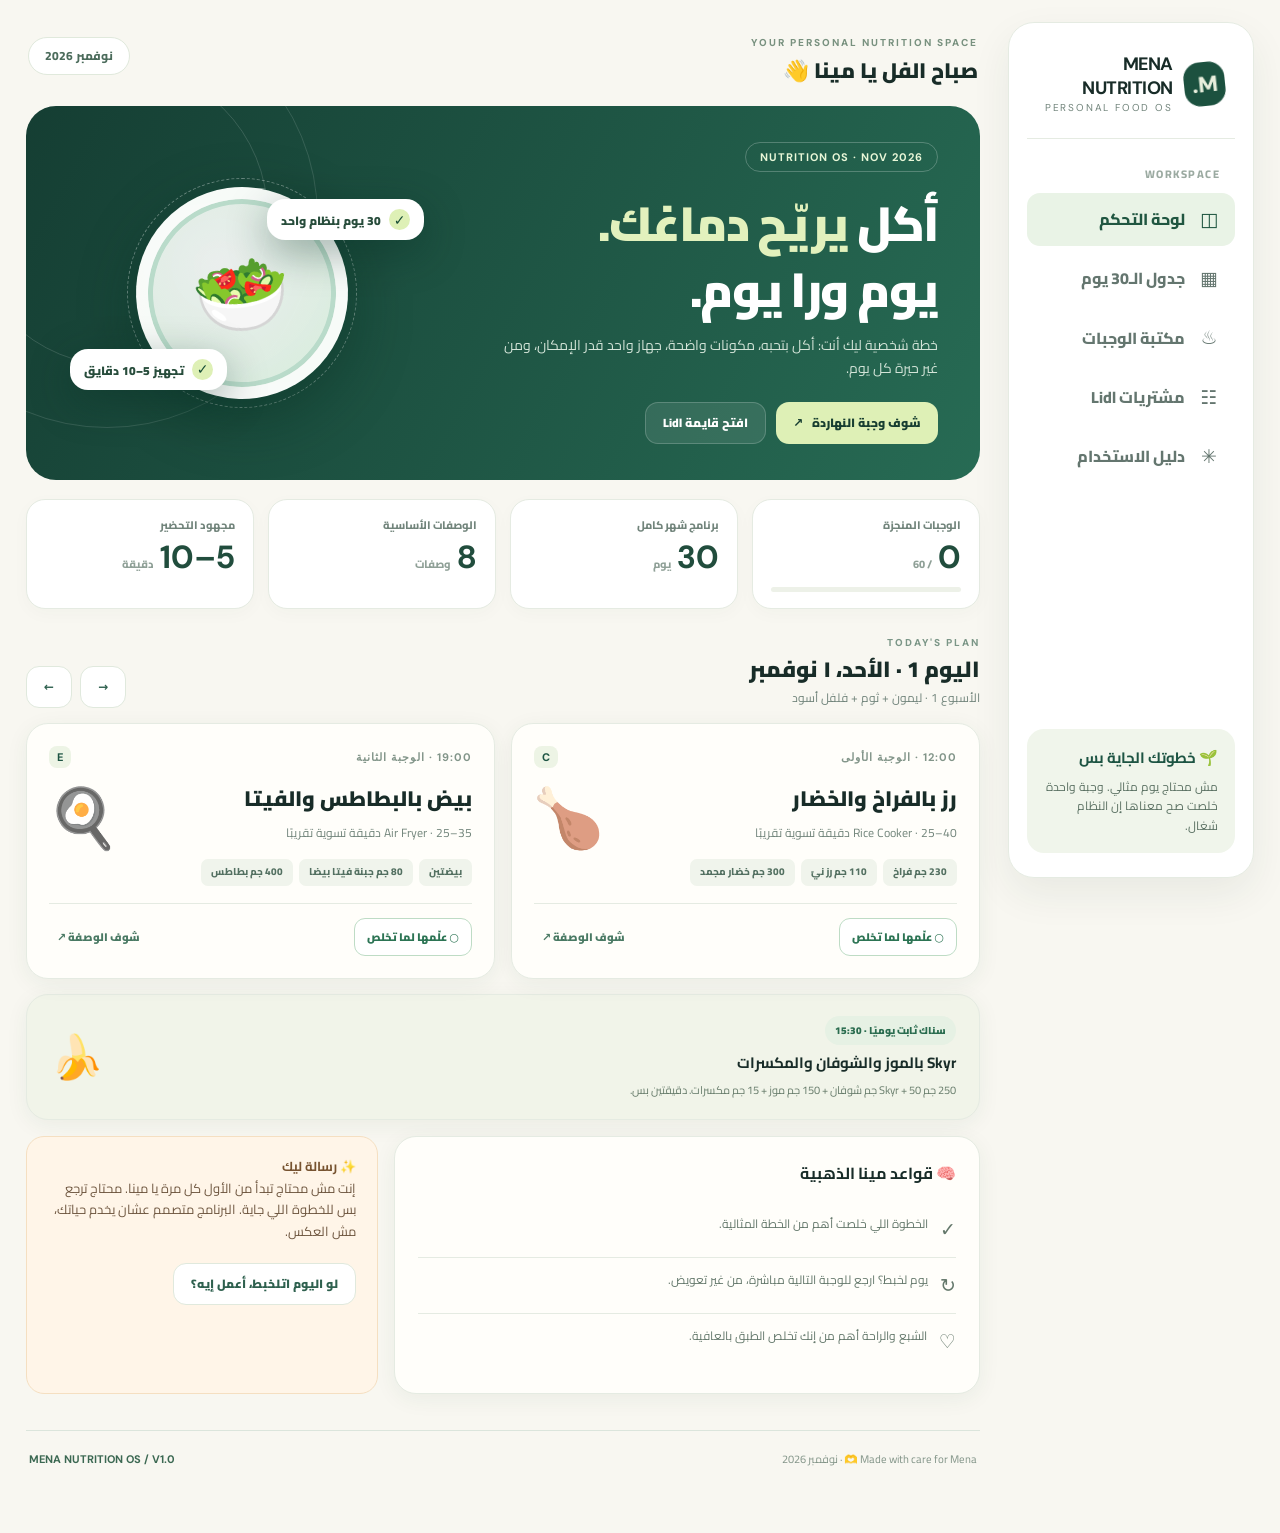
==== ar.html @ aea8ac29 "Add Arabic nutrition dashboard" ====
<!doctype html>
<html lang="ar" dir="rtl">
<head>
  <meta charset="utf-8">
  <meta name="viewport" content="width=device-width, initial-scale=1">
  <meta name="theme-color" content="#173c32">
  <meta name="description" content="Mena Nutrition OS — خطة أكل شخصية لمدة 30 يوم، وجبات سريعة، وصفات، ومشتريات Lidl.">
  <title>Mena Nutrition OS | خطة نوفمبر</title>
  <link rel="preconnect" href="https://fonts.googleapis.com">
  <link rel="preconnect" href="https://fonts.gstatic.com" crossorigin>
  <link href="https://fonts.googleapis.com/css2?family=Cairo:wght@400;500;600;700;800;900&family=DM+Sans:wght@400;500;600;700&display=swap" rel="stylesheet">
  <style>
    :root{color-scheme:light;--ink:#182c28;--muted:#71847b;--green:#1d5443;--green2:#28765e;--lime:#d9edbf;--cream:#f8f7f1;--paper:#fffefa;--line:#e5ebe2;--orange:#efae74;--shadow:0 16px 40px rgba(22,57,42,.07);--radius:22px}
    *{box-sizing:border-box}html{scroll-behavior:smooth}body{margin:0;background:var(--cream);color:var(--ink);font-family:'Cairo',system-ui,sans-serif;line-height:1.65}button,input{font:inherit}button{cursor:pointer}a{color:inherit;text-decoration:none}button:focus-visible,a:focus-visible,input:focus-visible{outline:3px solid #edb878;outline-offset:3px}
    .shell{max-width:1420px;margin:auto;display:grid;grid-template-columns:246px minmax(0,1fr);gap:28px;padding:22px 26px 46px}.sidebar{position:sticky;top:22px;align-self:start;min-height:calc(100vh - 44px);background:#fff;border:1px solid var(--line);border-radius:26px;padding:24px 18px;display:flex;flex-direction:column;box-shadow:var(--shadow)}.logo{display:flex;align-items:center;gap:11px;padding:5px 10px 21px;border-bottom:1px solid var(--line)}.logo-mark{background:#1c513f;color:#e9efdd;border-radius:16px;width:44px;height:44px;display:grid;place-items:center;font:900 22px 'DM Sans',sans-serif;transform:rotate(-6deg)}.logo strong{display:block;font:700 18px 'DM Sans',sans-serif;letter-spacing:-.5px}.logo small{display:block;color:var(--muted);font-size:10px;font-family:'DM Sans',sans-serif;letter-spacing:1.8px}.nav-title{color:#9baaa1;font-size:11px;font-weight:800;letter-spacing:1.5px;padding:26px 15px 10px}.nav{display:grid;gap:6px}.nav-btn{display:flex;align-items:center;gap:12px;border:0;background:transparent;color:#64766f;border-radius:13px;padding:11px 14px;text-align:right;font-weight:800;width:100%;transition:.2s}.nav-btn:hover{background:#f2f6ee;color:var(--green)}.nav-btn.active{background:#e9f3e6;color:#205641}.nav-icon{font-size:19px;width:24px;text-align:center}.sidebar-bottom{margin-top:auto;border-radius:17px;padding:17px;background:#f0f5eb;font-size:12px;color:#5b7163}.sidebar-bottom b{display:block;font-size:15px;color:var(--green);margin-bottom:6px}
    .main{min-width:0}.topbar{display:flex;align-items:center;justify-content:space-between;gap:20px;margin:5px 2px 20px}.eyebrow{font-family:'DM Sans',sans-serif;font-size:10px;letter-spacing:2px;text-transform:uppercase;font-weight:800;color:#78917f}.topbar h1{font-size:21px;margin:3px 0 0;font-weight:900;line-height:1.4}.today-pill{border:1px solid #e0e9dc;border-radius:100px;background:#fff;padding:8px 16px;font-size:12px;font-weight:800;color:#4c6c5c;white-space:nowrap}.hero{position:relative;overflow:hidden;background:linear-gradient(118deg,#153e33,#276b54);border-radius:30px;min-height:310px;color:#fff;padding:36px 42px;display:grid;grid-template-columns:1.2fr .8fr;align-items:center;isolation:isolate}.hero:before{content:"";position:absolute;z-index:-1;border:1px solid #ffffff20;width:420px;height:420px;border-radius:50%;left:-130px;top:-100px}.hero:after{content:"";position:absolute;z-index:-1;border:1px solid #ffffff24;width:300px;height:300px;border-radius:50%;left:-60px;top:-42px}.hero-copy{max-width:620px}.hero-tag{display:inline-flex;align-items:center;gap:8px;padding:7px 14px;border:1px solid #ffffff3b;color:#e9f7d8;border-radius:99px;font:700 11px 'DM Sans',sans-serif;letter-spacing:1px}.hero h2{font-size:clamp(29px,3.8vw,48px);line-height:1.38;letter-spacing:-1.3px;font-weight:900;max-width:610px;margin:18px 0 12px}.hero h2 span{color:#e2f1bd}.hero p{max-width:450px;font-size:14px;color:#d3e4d8;margin:0 0 22px}.hero-actions{display:flex;flex-wrap:wrap;gap:10px}.btn{border:0;border-radius:13px;padding:10px 17px;font-size:12px;font-weight:900;display:inline-flex;justify-content:center;align-items:center;gap:9px;transition:.2s}.btn:hover{transform:translateY(-2px)}.btn-primary{background:#def0b6;color:#173e31}.btn-ghost{background:#ffffff18;color:#fff;border:1px solid #ffffff30}.btn-outline{background:#fff;color:#2f614f;border:1px solid #e0e9dd}.hero-art{height:250px;position:relative;display:grid;place-items:center}.orbit{position:absolute;width:230px;height:230px;border:1px dashed #ffffff60;border-radius:50%;animation:float 14s linear infinite}.orbit:before,.orbit:after{content:"";position:absolute;width:16px;height:16px;border-radius:50%;background:#e7f3bf;top:26px;right:30px}.orbit:after{background:#f9b886;width:10px;height:10px;left:22px;right:auto;top:auto;bottom:30px}.plate{width:212px;height:212px;display:grid;place-items:center;background:radial-gradient(circle at 40% 34%,#ffffffe8,#d7ecdc);border:12px solid #ffffffc9;border-radius:50%;box-shadow:0 18px 60px #062d2170,inset 0 0 0 5px #b9dbca;transform:rotate(-8deg);font-size:79px}.food-bubble{position:absolute;background:#fff;color:#284d3c;border-radius:18px;box-shadow:0 12px 40px #092c2360;padding:10px 14px;font-weight:900;font-size:12px;white-space:nowrap}.bubble1{right:-8px;top:31px}.bubble2{left:2px;bottom:28px}.bubble1:before,.bubble2:before{content:'✓';display:inline-grid;place-items:center;background:#def0b6;color:#164c35;border-radius:50%;width:21px;height:21px;margin-left:8px;font:900 14px system-ui}@keyframes float{to{transform:rotate(360deg)}}
    .stats{display:grid;grid-template-columns:repeat(4,1fr);gap:14px;margin:19px 0 27px}.stat{background:#fff;border:1px solid var(--line);border-radius:19px;padding:16px 18px;min-height:108px;box-shadow:0 5px 18px #193f2707}.stat-label{font-size:11px;color:var(--muted);font-weight:800}.stat-main{display:flex;align-items:baseline;gap:6px;margin:7px 0 0}.stat-value{font-family:'DM Sans',sans-serif;font-size:32px;font-weight:700;color:#214d3d;line-height:1}.stat-unit{color:#8fa097;font-size:11px;font-weight:800}.stat-progress{height:5px;background:#edf1e8;border-radius:30px;margin-top:13px;overflow:hidden}.stat-progress span{display:block;height:100%;background:#4e9b72;border-radius:30px;width:0;transition:.3s}
    .section{display:none;animation:fade .22s ease-out}.section.active{display:block}@keyframes fade{from{opacity:.45;transform:translateY(8px)}to{opacity:1;transform:none}}.section-title{display:flex;align-items:end;justify-content:space-between;gap:15px;margin:26px 0 15px}.section-title h3{font-size:22px;line-height:1.3;font-weight:900;margin:0}.section-title p{margin:5px 0 0;color:var(--muted);font-size:12px}.kicker{color:#7b9687;font:800 10px 'DM Sans',sans-serif;letter-spacing:2px;text-transform:uppercase;margin-bottom:6px}.card{background:var(--paper);border:1px solid var(--line);border-radius:var(--radius);box-shadow:0 5px 22px #274b3710}.day-grid{display:grid;grid-template-columns:1fr 1fr;gap:16px}.meal-card{padding:22px;position:relative;overflow:hidden}.meal-top{display:flex;align-items:center;justify-content:space-between}.meal-time{font:700 11px 'DM Sans',sans-serif;color:#829589;letter-spacing:1px}.recipe-id{font:800 11px 'DM Sans',sans-serif;background:#edf4e5;border-radius:8px;padding:4px 8px;color:var(--green)}.meal-card h4{font-size:21px;font-weight:900;margin:14px 0 6px}.meal-card p{font-size:12px;color:#72857b;margin:0}.meal-icon{font-size:58px;position:absolute;left:20px;top:45px;opacity:.72}.meal-ingredients{display:flex;gap:6px;flex-wrap:wrap;margin:17px 0}.ingredient-chip{font-size:10px;padding:5px 10px;background:#f0f4ec;color:#537061;border-radius:7px;font-weight:800}.meal-card-footer{display:flex;gap:10px;align-items:center;justify-content:space-between;border-top:1px solid var(--line);padding-top:14px}.mark-done{border:1px solid #bedcc5;color:#2c7454;background:#fff;border-radius:11px;padding:9px 12px;font-size:11px;font-weight:900}.mark-done.done{background:#e3f3da;border-color:#bfdab8}.link-btn{background:none;border:none;padding:8px;color:#497963;font-weight:900;font-size:11px}.snack-card{padding:20px 23px;display:flex;align-items:center;justify-content:space-between;gap:14px;background:#f1f4e9}.snack-card h4{margin:0;font-size:15px}.snack-card p{font-size:11px;color:#667b6a;margin:5px 0 0}.snack-emoji{font-size:43px}.note-card{background:#fff5e8;border:1px solid #f5dfc1;border-radius:18px;padding:19px 21px;font-size:13px;color:#6f5740}.note-card b{color:#775330}.info-row{display:grid;grid-template-columns:1.25fr .75fr;gap:16px;margin-top:16px}.info-panel{padding:23px}.info-panel h4{font-size:16px;margin:0 0 15px}.rule{display:flex;align-items:start;gap:12px;border-top:1px solid var(--line);padding:12px 0;font-size:12px;color:#64786b}.rule:first-of-type{border:0}.rule-icon{font-size:19px}.badge{font-size:10px;font-weight:900;border-radius:99px;padding:5px 10px;background:#e6f1e4;color:#2a6c4f;white-space:nowrap}
    .week-tabs{display:flex;gap:8px;flex-wrap:wrap}.week-tab{border:1px solid #dbe6d9;background:#fff;border-radius:12px;padding:9px 15px;font-size:11px;font-weight:900;color:#72907b}.week-tab.active{background:#245f4a;color:white;border-color:#245f4a}.week-banner{margin:14px 0;background:#edf3e8;border:1px solid #dce9d7;border-radius:16px;padding:15px 19px;display:flex;justify-content:space-between;gap:10px;flex-wrap:wrap;font-size:12px;color:#52705d}.week-banner b{color:#21543c}.calendar{display:grid;grid-template-columns:repeat(7,minmax(0,1fr));gap:10px}.calendar-day{border:1px solid var(--line);background:#fff;min-height:142px;border-radius:17px;padding:13px 10px;text-align:right;transition:.18s}.calendar-day:hover{transform:translateY(-3px);border-color:#7daf91}.calendar-day.selected{border:2px solid #337653;background:#f4faf1}.calendar-day-top{display:flex;align-items:center;justify-content:space-between}.calendar-num{font:700 24px 'DM Sans',sans-serif;color:#274e3e}.calendar-day small{font-size:10px;color:#8aa091}.calendar-food{margin-top:13px;font-size:11px;font-weight:800;line-height:1.8}.mini-dots{display:flex;gap:4px;margin-top:10px}.dot{width:8px;height:8px;border-radius:50%;background:#e0e9df}.dot.on{background:#55a875}.calendar-day.current .calendar-num:after{content:' اليوم';font:800 8px 'Cairo';color:#a47037}
    .recipe-tools{display:flex;align-items:center;justify-content:space-between;gap:12px;flex-wrap:wrap;margin-bottom:15px}.filters{display:flex;gap:7px;flex-wrap:wrap}.filter{background:#fff;border:1px solid var(--line);border-radius:100px;padding:8px 14px;font-size:11px;font-weight:900;color:#698374}.filter.active{background:#295c49;color:#fff}.recipes-grid{display:grid;grid-template-columns:repeat(4,minmax(0,1fr));gap:15px}.recipe-card{border:1px solid var(--line);border-radius:20px;background:#fff;overflow:hidden;cursor:pointer;transition:.2s;text-align:right}.recipe-card:hover{transform:translateY(-4px);box-shadow:var(--shadow)}.recipe-visual{height:143px;display:grid;place-items:center;font-size:72px;background:linear-gradient(135deg,#f0efe0,#dbeecb);position:relative}.recipe-visual.rice{background:linear-gradient(135deg,#edf3db,#c9e6d6)}.recipe-visual.air{background:linear-gradient(135deg,#fcebd9,#e7f0d9)}.device-tag{position:absolute;right:13px;top:13px;background:#ffffffdc;padding:4px 9px;font:700 10px 'DM Sans',sans-serif;border-radius:7px;color:#2b6049}.recipe-details{padding:17px}.recipe-details h4{font-size:15px;margin:0 0 5px;font-weight:900}.recipe-details p{margin:0;color:#89978d;font-size:11px}.recipe-meta{display:flex;justify-content:space-between;align-items:center;border-top:1px solid var(--line);margin-top:14px;padding-top:12px;color:#5e816c;font-size:10px;font-weight:900}
    .shopping-intro{display:grid;grid-template-columns:1.3fr .7fr;gap:13px;margin-bottom:16px}.shopping-callout{background:#194a3b;color:#fff;border-radius:20px;padding:22px}.shopping-callout h4{font-size:17px;margin:0 0 7px}.shopping-callout p{font-size:12px;color:#d3e4d4;margin:0}.shopping-info{padding:19px;background:#f0f4e9;border-radius:20px}.shopping-info b{display:block;font-size:25px;color:#27634d;font-family:'DM Sans';line-height:1.5}.shopping-info span{font-size:11px;color:#69816f}.shopping-list{display:grid;grid-template-columns:1fr 1fr;gap:15px}.shopping-group{padding:20px}.shopping-group h4{font-size:15px;margin:0}.shopping-group small{color:#8a9d91;font-size:10px}.shop-item{display:flex;justify-content:space-between;align-items:center;gap:12px;padding:10px 0;border-bottom:1px solid #ecf0e9;cursor:pointer;font-size:12px;font-weight:800}.shop-item:last-child{border-bottom:0}.shop-item input{accent-color:#347b55;width:16px;height:16px;margin-left:8px}.shop-item.checked .item-name{text-decoration:line-through;color:#9caaa1}.shop-qty{color:#82968b;white-space:nowrap;font-size:11px}.shop-actions{display:flex;gap:8px;flex-wrap:wrap}.stock-label{font-family:'DM Sans';font-size:9px;letter-spacing:1.6px;color:#99ab9c;font-weight:800}
    .guide-grid{display:grid;grid-template-columns:repeat(2,1fr);gap:17px}.guide{padding:23px}.guide h4{font-size:18px;margin:10px 0 8px}.guide p,.guide li{font-size:12px;color:#677a6f}.guide ul{padding-right:18px}.guide-big{font-size:42px}.disclaimer{font-size:11px;color:#8c9a92;padding:22px 3px 8px}.footer{margin-top:36px;padding:19px 3px;display:flex;justify-content:space-between;border-top:1px solid #dbe5dc;color:#829488;font-size:11px}.footer strong{font-family:'DM Sans',sans-serif;color:#3b6852}.mobile-nav{display:none}
    .modal-backdrop{position:fixed;inset:0;background:#102c25a3;z-index:100;display:none;align-items:center;justify-content:center;padding:17px;backdrop-filter:blur(4px)}.modal-backdrop.show{display:flex}.modal{width:min(550px,100%);max-height:90vh;overflow:auto;background:#fff;border-radius:25px;box-shadow:0 25px 70px #0b282d4d;padding:27px;position:relative}.modal-close{position:absolute;left:17px;top:15px;border:0;background:#eff3ed;border-radius:50%;width:34px;height:34px;font-size:18px}.modal-hero{font-size:65px;text-align:center;margin:5px}.modal h3{font-size:23px;line-height:1.4;margin:4px 0 4px}.modal-sub{font-size:12px;color:#7b9483;margin:0 0 18px}.modal-ing{display:flex;flex-wrap:wrap;gap:8px;margin-bottom:17px}.modal-list{padding-right:20px;color:#516b5c;font-size:13px}.modal-list li{margin-bottom:9px}.tip{font-size:12px;color:#88613a;background:#fff6e9;padding:12px 14px;border-radius:11px}.toast{position:fixed;bottom:26px;left:26px;background:#204a3b;color:#fff;padding:10px 18px;border-radius:12px;font-size:12px;box-shadow:0 8px 30px #112c2340;z-index:200;transform:translateY(120px);opacity:0;transition:.3s}.toast.show{transform:translateY(0);opacity:1}
    @media(max-width:1250px){.shell{grid-template-columns:210px minmax(0,1fr);gap:17px;padding:17px}.recipes-grid{grid-template-columns:repeat(2,1fr)}.calendar{grid-template-columns:repeat(4,minmax(0,1fr))}.hero{padding:30px}.hero h2{font-size:34px}}
    @media(max-width:820px){.shell{display:block;padding:13px 13px 90px}.sidebar{display:none}.mobile-nav{display:flex;position:fixed;z-index:80;bottom:0;left:0;right:0;justify-content:space-around;background:#ffffffef;border-top:1px solid #e1eae0;padding:9px 8px max(9px,env(safe-area-inset-bottom));backdrop-filter:blur(10px)}.mobile-nav button{border:0;background:none;color:#809487;display:grid;justify-items:center;gap:3px;font-size:10px;font-weight:800;min-width:55px}.mobile-nav button.active{color:#18553b}.mobile-nav span{font-size:20px}.topbar{margin:7px 3px 15px}.topbar h1{font-size:19px}.hero{grid-template-columns:1fr;padding:30px 25px;min-height:auto}.hero h2{font-size:36px}.hero-art{position:absolute;left:-100px;bottom:-85px;opacity:.19;pointer-events:none}.hero-actions{position:relative;z-index:2}.stats{grid-template-columns:repeat(2,1fr);gap:9px}.stat{min-height:96px;padding:14px}.day-grid,.info-row,.shopping-intro,.shopping-list,.guide-grid{grid-template-columns:1fr}.calendar{grid-template-columns:repeat(2,minmax(0,1fr))}.section-title h3{font-size:20px}.recipes-grid{grid-template-columns:repeat(2,minmax(0,1fr));gap:9px}.recipe-visual{height:125px}.recipe-details{padding:12px}.recipe-details h4{font-size:13px}.footer{margin-bottom:18px}.today-pill{font-size:10px;padding:7px 9px}}
    @media(max-width:440px){.topbar .eyebrow{font-size:8px}.hero h2{font-size:30px}.recipes-grid{grid-template-columns:1fr 1fr}.recipe-visual{font-size:53px}.recipe-card .device-tag{font-size:8px}.calendar-day{min-height:116px}.meal-icon{font-size:44px}.meal-card h4{font-size:19px}.shopping-callout{padding:17px}}
    @media print{body{background:#fff}.sidebar,.mobile-nav,.hero-actions,.btn,.filter,.modal-backdrop,.toast{display:none!important}.shell{display:block;padding:0}.main{width:100%}.section{display:block!important;break-before:page}.hero{color:#fff!important;-webkit-print-color-adjust:exact;print-color-adjust:exact}.calendar{grid-template-columns:repeat(7,1fr)}.recipes-grid{grid-template-columns:repeat(4,1fr)}.card,.recipe-card{box-shadow:none}}
    @media(prefers-reduced-motion:reduce){*,*:before,*:after{scroll-behavior:auto!important;animation:none!important;transition:none!important}}
  </style>
</head>
<body>
<div class="shell">
  <aside class="sidebar">
    <div class="logo"><div class="logo-mark">M.</div><div><strong>MENA NUTRITION</strong><small>PERSONAL FOOD OS</small></div></div>
    <div class="nav-title">WORKSPACE</div>
    <nav class="nav" aria-label="التنقل الرئيسي">
      <button class="nav-btn active" data-section="dashboard"><span class="nav-icon">◫</span>لوحة التحكم</button>
      <button class="nav-btn" data-section="calendar"><span class="nav-icon">▦</span>جدول الـ30 يوم</button>
      <button class="nav-btn" data-section="recipes"><span class="nav-icon">♨</span>مكتبة الوجبات</button>
      <button class="nav-btn" data-section="shopping"><span class="nav-icon">☷</span>مشتريات Lidl</button>
      <button class="nav-btn" data-section="guide"><span class="nav-icon">✳</span>دليل الاستخدام</button>
    </nav>
    <div class="sidebar-bottom"><b>🌱 خطوتك الجاية بس</b>مش محتاج يوم مثالي. وجبة واحدة خلصت صح معناها إن النظام شغال.</div>
  </aside>
  <main class="main">
    <header class="topbar"><div><span class="eyebrow">YOUR PERSONAL NUTRITION SPACE</span><h1>صباح الفل يا مينا 👋</h1></div><div class="today-pill" id="today-date">نوفمبر 2026</div></header>
    <section class="hero"><div class="hero-copy"><div class="hero-tag">NUTRITION OS · NOV 2026</div><h2>أكل <span>يريّح دماغك.</span><br>يوم ورا يوم.</h2><p>خطة شخصية ليك أنت: أكل بتحبه، مكونات واضحة، جهاز واحد قدر الإمكان، ومن غير حيرة كل يوم.</p><div class="hero-actions"><button class="btn btn-primary" data-go="dashboard">شوف وجبة النهاردة <span>↗</span></button><button class="btn btn-ghost" data-go="shopping">افتح قايمة Lidl</button></div></div><div class="hero-art" aria-hidden="true"><div class="orbit"></div><div class="plate">🥗</div><div class="food-bubble bubble1">30 يوم بنظام واحد</div><div class="food-bubble bubble2">تجهيز 5–10 دقايق</div></div></section>
    <div class="stats" aria-label="ملخص البرنامج">
      <div class="stat"><div class="stat-label">الوجبات المنجزة</div><div class="stat-main"><div class="stat-value" id="stat-done">0</div><div class="stat-unit">/ 60</div></div><div class="stat-progress"><span id="stat-bar"></span></div></div>
      <div class="stat"><div class="stat-label">برنامج شهر كامل</div><div class="stat-main"><div class="stat-value">30</div><div class="stat-unit">يوم</div></div></div>
      <div class="stat"><div class="stat-label">الوصفات الأساسية</div><div class="stat-main"><div class="stat-value">8</div><div class="stat-unit">وصفات</div></div></div>
      <div class="stat"><div class="stat-label">مجهود التحضير</div><div class="stat-main"><div class="stat-value">5–10</div><div class="stat-unit">دقيقة</div></div></div>
    </div>
    <section class="section active" id="dashboard">
      <div class="section-title"><div><div class="kicker">TODAY'S PLAN</div><h3 id="day-heading">خطة اليوم الأول</h3><p id="day-subtitle">وجبتين + سناك ثابت. ومش لازم أي شيء يبقى مثالي.</p></div><div style="display:flex;gap:8px"><button class="btn btn-outline" id="prev-day" aria-label="اليوم السابق">→</button><button class="btn btn-outline" id="next-day" aria-label="اليوم التالي">←</button></div></div>
      <div class="day-grid" id="today-meals"></div>
      <div style="height:15px"></div><div class="snack-card card"><div><span class="badge">سناك ثابت يوميًا · 15:30</span><h4 style="margin-top:10px">Skyr بالموز والشوفان والمكسرات</h4><p>250 جم Skyr + 50 جم شوفان + 150 جم موز + 15 جم مكسرات. دقيقتين بس.</p></div><div class="snack-emoji" aria-hidden="true">🍌</div></div>
      <div class="info-row"><div class="card info-panel"><h4>🧠 قواعد مينا الذهبية</h4><div class="rule"><span class="rule-icon">✓</span><span>الخطوة اللي خلصت أهم من الخطة المثالية.</span></div><div class="rule"><span class="rule-icon">↻</span><span>يوم لخبط؟ ارجع للوجبة التالية مباشرة، من غير تعويض.</span></div><div class="rule"><span class="rule-icon">♡</span><span>الشبع والراحة أهم من إنك تخلص الطبق بالعافية.</span></div></div><div class="note-card"><b>✨ رسالة ليك</b><br>إنت مش محتاج تبدأ من الأول كل مرة يا مينا. محتاج ترجع بس للخطوة اللي جاية. البرنامج متصمم عشان يخدم حياتك، مش العكس.<br><br><button class="btn btn-outline" id="reset-support">لو اليوم اتلخبط، أعمل إيه؟</button></div></div>
    </section>
    <section class="section" id="calendar"><div class="section-title"><div><div class="kicker">MONTHLY ROADMAP</div><h3>شهر كامل، من غير قرار جديد</h3><p>نفس الهيكل كل أسبوع؛ التتبيلة تتغير عشان ما تزهقش.</p></div></div><div class="week-tabs" id="week-tabs"></div><div class="week-banner" id="week-banner"></div><div class="calendar" id="calendar-grid"></div></section>
    <section class="section" id="recipes"><div class="section-title"><div><div class="kicker">RECIPE LIBRARY</div><h3>8 وصفات. المكونات قدامك.</h3><p>اضغط على أي وصفة علشان تفتح الكميات وطريقة التحضير.</p></div></div><div class="recipe-tools"><div class="filters"><button class="filter active" data-filter="all">كل الوصفات</button><button class="filter" data-filter="rice">🍚 Rice Cooker</button><button class="filter" data-filter="air">♨ Air Fryer</button></div><div class="badge">الكميات لشخص واحد</div></div><div class="recipes-grid" id="recipes-grid"></div></section>
    <section class="section" id="shopping"><div class="section-title"><div><div class="kicker">WEEKLY GROCERY SYSTEM</div><h3>مشتريات Lidl جاهزة 🛒</h3><p>خزن الأساسيات مرة، واشتري الطازة كل أسبوع. شطب اللي اشتريته.</p></div><div class="shop-actions"><button class="btn btn-outline" id="copy-shopping">⧉ نسخ القائمة</button><button class="btn btn-outline" id="reset-shopping">↻ إعادة التأشير</button></div></div><div class="shopping-intro"><div class="shopping-callout"><h4>🧺 قسمها على مرتين: سهل جدًا</h4><p>اشتري حاجات التخزين أول الشهر. وكل أسبوع اشتري بروتين، بطاطس، خضار مجمد، Skyr وموز. عبوات اللحم الكبيرة قسّمها وحطها في الفريزر.</p></div><div class="shopping-info"><b id="shopping-count">0 / 0</b><span>منتج اتشطب من قايمة التسوق</span></div></div><div class="shopping-list" id="shopping-groups"></div></section>
    <section class="section" id="guide"><div class="section-title"><div><div class="kicker">HOW IT WORKS</div><h3>دليل التشغيل السريع</h3><p>البرنامج ده مصنوع عشان يقلل وقت المطبخ والتفكير.</p></div></div><div class="guide-grid"><div class="card guide"><div class="guide-big">🍚</div><h4>Rice Cooker</h4><p>الرز والخضار تحت. اللاكس أو الفراخ في صينية التبخير لو جهازك بيدعم ده. الميه حسب تعليمات الجهاز، مش بمقدار ثابت لجميع الأجهزة.</p><ul><li>التونة تتضاف بعد ما الرز يخلص.</li><li>الفراخ لازم توصل 74°C، والسمك 63°C من جوه.</li><li>متسيبش الرز المطبوخ يبرد داخل الجهاز.</li></ul></div><div class="card guide"><div class="guide-big">♨️</div><h4>Air Fryer</h4><p>بطاطس مكعبات صغيرة + زيت وتتبيلة. ابدأ بيها حوالي 12–15 دقيقة على 190°C، ثم ضيف البروتين والخضار حسب سمك القطع ومساحة السلة.</p><ul><li>اللحم المفروم لازم يوصل 71°C.</li><li>أطباق البيض تتسوى لحد ما البيض يتمسك بالكامل.</li><li>المدد تقديرية؛ الترمومتر هو الفيصل.</li></ul></div><div class="card guide"><div class="guide-big">🥣</div><h4>شكل اليوم</h4><p>12:00 الوجبة الأولى، 15:30 سناك Skyr بالموز، 19:00 الوجبة الثانية. الأوقات مرنة. لو جعان بدري أو محتاج أكتر، متتجاهلش جوعك.</p><p>مش هدفنا حرمان شديد أو إنك تتمسك بوقت الصيام حتى لو مزعجك.</p></div><div class="card guide"><div class="guide-big">🌱</div><h4>الأرقام للتنظيم، مش للعقاب</h4><p>الخطة تقريبًا 2200–2400 سعرة يوميًا، والبروتين قرابة 120–160 جم حسب الأصناف. تقديرات فقط وليست وصفة علاجية أو احتياجًا محسوبًا بدقة.</p><p>لو مشبعتش، زوّد أكلك المناسب، وخلي المتابعة على الإحساس بالشبع وانتظام الوجبات كمان.</p></div></div><div class="note-card" style="margin-top:17px"><b>⚠️ سلامة الطعام:</b> رز مطبوخ: برّده بسرعة، واحفظه في التلاجة واستهلكه خلال 24 ساعة أو جمّده. سخنه كويس مرة واحدة. الطعام المجمد واللحوم النيّة محتاجين متابعة حرارة فعلية، خاصة لو الريس كوكر مش مصمم لتبخير اللحوم.</div><div class="disclaimer">هذه خطة تنظيم وجبات شخصية مبنية على اختيارات الطعام المذكورة، وليست خطة صادرة أو معتمدة من طبيب أو أخصائي تغذية. المرجع العام: DGE، وFood Standards Agency، وإرشادات سلامة الطعام الرسمية.</div></section>
    <footer class="footer"><span>Made with care for Mena 🫶 · نوفمبر 2026</span><strong>MENA NUTRITION OS / V1.0</strong></footer>
  </main>
</div>
<nav class="mobile-nav" aria-label="التنقل على الموبايل"><button class="active" data-section="dashboard"><span>◫</span>النهاردة</button><button data-section="calendar"><span>▦</span>الشهر</button><button data-section="recipes"><span>♨</span>الوصفات</button><button data-section="shopping"><span>☷</span>Lidl</button><button data-section="guide"><span>✳</span>الدليل</button></nav>
<div class="modal-backdrop" id="modal-backdrop" role="presentation"><div class="modal" role="dialog" aria-modal="true" aria-labelledby="modal-heading"><button class="modal-close" id="close-modal" aria-label="إغلاق">×</button><div id="modal-content"></div></div></div>
<div class="toast" id="toast" role="status" aria-live="polite"></div>
<script>
(() => {
  'use strict';
  const ingredients = {
    C:['230 جم فراخ','110 جم رز نيّ','300 جم خضار مجمد','10 جم زيت زيتون'],
    P:['230 جم فراخ','450 جم بطاطس','300 جم خضار','15 جم زيت زيتون'],
    L:['180 جم لاكس','100 جم رز نيّ','300 جم خضار','5 جم زيت زيتون'],
    T:['150 جم تونة مصفّاة','110 جم رز نيّ','300 جم خضار','50 جم جبنة فيتا بيضا','10 جم زيت زيتون'],
    K:['200 جم لحمة مفرومة لايت','450 جم بطاطس','300 جم خضار','100 جم Passata','15 جم زيت زيتون'],
    E:['بيضتين','80 جم جبنة فيتا بيضا','400 جم بطاطس','300 جم خضار','10 جم زيت زيتون'],
    B:['240 جم حمص مصفّى','70 جم رز نيّ','بيضة','50 جم جبنة فيتا بيضا','300 جم خضار','100 جم Passata','10 جم زيت زيتون'],
    S:['180 جم لاكس','400 جم بطاطس','300 جم خضار','10 جم زيت زيتون']
  };
  const recipes = {
    C:{name:'رز بالفراخ والخضار',emoji:'🍗',device:'rice',mins:'25–40',tag:'Rice Cooker',steps:['اغسل الرز وحط الميه حسب تدريج الريس كوكر.','حط الخضار، وحط الفراخ المتقطعة في صينية التبخير المخصصة للحوم، لو متاحة.','شغّل الدورة، وقيس حرارة قلب الفراخ. لازم 74°C. لو الجهاز مش بيدعم تبخير اللحوم، اعمل الفراخ في الإير فراير.'],tip:'الليمون والثوم يخلوها خرافة. والأمان أهم من إنك تستخدم جهاز واحد.'},
    P:{name:'فراخ وبطاطس',emoji:'🍟',device:'air',mins:'25–35',tag:'Air Fryer',steps:['قطّع البطاطس مكعبات صغيرة وقلّبها مع الزيت والتوابل.','ابدأ البطاطس حوالي 12–15 دقيقة على 190°C.','ضيف الفراخ والخضار في نفس الجهاز، وكمّل حتى تستوي الفراخ تمامًا وتوصل 74°C. قلّب عند الحاجة.'],tip:'تقدر تحط 5 جم سمنة بلدي بدل 5 جم زيت من نفس الكمية، للطعم.'},
    L:{name:'رز باللاكس والخضار',emoji:'🐟',device:'rice',mins:'20–35',tag:'Rice Cooker',steps:['اغسل الرز واضبط المياه حسب جهازك.','ضيف الخضار وحط اللاكس في صينية التبخير فوق الرز.','شغّل لحد ما الرز يستوي واللاكس يوصل 63°C أو يستوي تمامًا. ضيف ليمون وثوم.'],tip:'لو اللاكس مجمد، اتبع تعليمات فك التجميد على العبوة أولًا.'},
    T:{name:'رز بالتونة والفيتا',emoji:'🥫',device:'rice',mins:'20–30',tag:'Rice Cooker',steps:['سوّي الرز والخضار في الريس كوكر.','بعد انتهاء التسوية، ضيف التونة المصفّاة والفيتا وزيت الزيتون.','قلّب، وضيف فلفل وليمون.'],tip:'أفضل وصفة إنقاذ في يوم الزحمة. مفيش لحمة نيّة.'},
    K:{name:'كفتة لايت وبطاطس',emoji:'🥩',device:'air',mins:'25–35',tag:'Air Fryer',steps:['اعمل كرات كفتة صغيرة من اللحمة المفرومة مع كمون وبابريكا.','ابدأ البطاطس في الإير فراير، وبعدها ضيف الكفتة والخضار حسب مساحة الجهاز.','سوّي الكفتة لحد 71°C من الداخل، وقدّم معاها Passata متبّلة.'],tip:'قسّم عبوة اللحمة 400 جم إلى كيسين 200 جم وجمّد الكيس التاني.'},
    E:{name:'بيض بالبطاطس والفيتا',emoji:'🍳',device:'air',mins:'25–35',tag:'Air Fryer',steps:['حمّر البطاطس والخضار الأول في الإير فراير.','اخلط البيض مع الفيتا في طبق حراري مناسب للجهاز، وحطه مع البطاطس.','كمّل لحد ما البيض يتماسك بالكامل.'],tip:'اعملها بابريكا وشطة لو بتحب الطعم المصري.'},
    B:{name:'رز بالحمص والبيض',emoji:'🫘',device:'rice',mins:'25–35',tag:'Rice Cooker',steps:['حط الرز والخضار والحمص المصفّى والـPassata والميه المناسبة.','ضيف البيضة في صينية تبخير أو مرحلة تسمح إنها تستوي تمامًا حسب تصميم الجهاز.','بعد التسوية ضيف الفيتا وزيت الزيتون، وقلّب.'],tip:'وجبة نباتية أساسها الحمص، والبيض والفيتا يكملوا البروتين.'},
    S:{name:'لاكس وبطاطس',emoji:'🐠',device:'air',mins:'25–35',tag:'Air Fryer',steps:['قلّب البطاطس بالزيت والثوم والروزماري وابدأ تسويتها.','ضيف اللاكس والخضار في الجزء الأخير من التسوية عشان السمك ماينشفش.','كمّل لحد ما السمك يوصل 63°C أو يستوي تمامًا.'],tip:'شوية ليمون وقت التقديم يفرقوا جدًا.'}
  };
  const weekPattern=[['C','E'],['P','T'],['L','B'],['K','E'],['C','B'],['S','P'],['P','B']];
  const weeklyFlavors=[
    ['ليمون + ثوم + فلفل أسود','ابدأ بطعم بسيط ومنعش.'],
    ['بابريكا + كمون + شطة','نفس النظام، بروح مصرية.'],
    ['كاري + كركم + ثوم','تغيير واضح من غير مكونات جديدة.'],
    ['زعتر + روزماري + ليمون','أسبوع الأعشاب والأكل الهادي.'],
    ['اختار تتبيلتك المفضلة','آخر يومين، خلّص الشهر بمزاجك.']
  ];
  const days=Array.from({length:30},(_,i)=>({number:i+1,lunch:weekPattern[i%7][0],dinner:weekPattern[i%7][1]}));
  const shopping={
    pantry:{title:'📦 أول الشهر · التخزين',subtitle:'اشتريها مرة واحدة',items:[['Golden Sun Reis','3 كجم'],['Haferflocken','1.5 كجم'],['Nixe Thunfisch im eigenen Saft','5 علب (150 جم مصفّى لكل علبة)'],['Kichererbsen in Dose','12 علبة (240 جم مصفّى تقريبًا)'],['Olivenöl','1 لتر'],['Nüsse ungesalzen','500 جم'],['Passierte Tomaten','4 × 500 جم'],['Gewürze','ثوم، فلفل، كمون، بابريكا، كاري، زعتر، روزماري']]},
    weekly:{title:'🥬 كل أسبوع · 1 إلى 4',subtitle:'كرر نفس القائمة كل أسبوع',items:[['Hähnchenbrustfilet','1.15 كجم'],['Ocean Sea Lachsfilets','360–400 جم'],['Metzgerfrisch Rinderhackfleisch light','200 جم (اشتري 400 جم تكفي أسبوعين)'],['Kartoffeln','3 كجم'],['TK-Gemüse ohne Soße','4.2 كجم'],['Eier','7 بيضات'],['Feta Natur','360 جم'],['Milbona Skyr Natur','1.75 كجم (4 × 500 جم)'],['Bananen','حوالي 1.05 كجم']]},
    last:{title:'🌿 يوم 29 و30 فقط',subtitle:'بالإضافة إلى الأساسيات المتبقية',items:[['Hähnchenbrustfilet','460 جم'],['Kartoffeln','850 جم'],['TK-Gemüse','1.2 كجم'],['Eier','2'],['Feta Natur','130 جم'],['Milbona Skyr Natur','500 جم'],['Bananen','300 جم']]}
  };
  const storageKey='mena-nutrition-os-v1';
  let saved={};try{saved=JSON.parse(localStorage.getItem(storageKey))||{}}catch(e){}
  const state={day:Math.min(30,Math.max(1,Number(saved.day)||1)),week:Math.min(5,Math.max(1,Number(saved.week)||1)),done:saved.done||{},shopping:saved.shopping||{},filter:'all',section:'dashboard'};
  const $=s=>document.querySelector(s);const $$=s=>Array.from(document.querySelectorAll(s));
  function save(){try{localStorage.setItem(storageKey,JSON.stringify({day:state.day,week:state.week,done:state.done,shopping:state.shopping}))}catch(e){}}
  function esc(t){return String(t).replace(/[&<>"']/g,c=>({'&':'&amp;','<':'&lt;','>':'&gt;','"':'&quot;',"'":'&#39;'}[c]))}
  function toast(msg){const el=$('#toast');el.textContent=msg;el.classList.add('show');clearTimeout(toast.timer);toast.timer=setTimeout(()=>el.classList.remove('show'),2300)}
  function navigate(id){state.section=id;$$('.section').forEach(el=>el.classList.toggle('active',el.id===id));$$('[data-section]').forEach(el=>el.classList.toggle('active',el.dataset.section===id));window.scrollTo({top:0,behavior:'smooth'});if(id==='calendar')renderCalendar();if(id==='recipes')renderRecipes();if(id==='shopping')renderShopping()}
  function isDone(day,slot){return !!state.done[`${day}-${slot}`]}
  function doneCount(){return Object.values(state.done).filter(Boolean).length}
  function toggleDone(day,slot){const key=`${day}-${slot}`;state.done[key]=!state.done[key];save();renderDashboard();renderStats();if(state.section==='calendar')renderCalendar();toast(state.done[key]?'برافو يا مينا، وجبة خلصت ✓':'ولا يهمك، عدّلنا المتابعة')}
  function renderStats(){let v=doneCount();$('#stat-done').textContent=v;$('#stat-bar').style.width=(v/60*100)+'%'}
  function renderDashboard(){const day=days[state.day-1];const date=new Date(2026,10,day.number).toLocaleDateString('ar-EG',{day:'numeric',month:'long',weekday:'long'});$('#day-heading').textContent=`اليوم ${day.number} · ${date}`;$('#day-subtitle').textContent=`الأسبوع ${Math.ceil(day.number/7)} · ${weeklyFlavors[Math.floor((day.number-1)/7)][0]}`;$('#prev-day').disabled=state.day<=1;$('#next-day').disabled=state.day>=30;$('#today-meals').innerHTML=[['lunch',day.lunch,'12:00','الوجبة الأولى'],['dinner',day.dinner,'19:00','الوجبة الثانية']].map(([slot,id,time,label])=>{const r=recipes[id];return `<article class="card meal-card"><div class="meal-top"><span class="meal-time">${time} · ${label}</span><span class="recipe-id">${id}</span></div><div class="meal-icon" aria-hidden="true">${r.emoji}</div><h4>${r.name}</h4><p>${r.tag} · ${r.mins} دقيقة تسوية تقريبًا</p><div class="meal-ingredients">${ingredients[id].slice(0,3).map(i=>`<span class="ingredient-chip">${esc(i)}</span>`).join('')}</div><div class="meal-card-footer"><button class="mark-done ${isDone(day.number,slot)?'done':''}" data-done="${day.number}-${slot}">${isDone(day.number,slot)?'✓ اتعملت':'○ علّمها لما تخلص'}</button><button class="link-btn" data-recipe="${id}">شوف الوصفة ↗</button></div></article>`}).join('')}
  function renderCalendar(){const week=state.week;$('#week-tabs').innerHTML=Array.from({length:5},(_,i)=>`<button class="week-tab ${week===i+1?'active':''}" data-week="${i+1}">الأسبوع ${i+1}</button>`).join('');$('#week-banner').innerHTML=`<span><b>تتبيلة الأسبوع:</b> ${week===5?'المفضلة عندك':weeklyFlavors[week-1][0]}</span><span>${weeklyFlavors[week-1][1]}</span>`;const visible=days.filter(d=>Math.ceil(d.number/7)===week);$('#calendar-grid').innerHTML=visible.map(d=>`<button class="calendar-day ${state.day===d.number?'selected':''}" data-day="${d.number}"><div class="calendar-day-top"><span class="calendar-num">${d.number}</span><small>نوفمبر</small></div><div class="calendar-food">${recipes[d.lunch].emoji} ${recipes[d.lunch].name}<br>${recipes[d.dinner].emoji} ${recipes[d.dinner].name}</div><div class="mini-dots"><i class="dot ${isDone(d.number,'lunch')?'on':''}"></i><i class="dot ${isDone(d.number,'dinner')?'on':''}"></i></div></button>`).join('')}
  function renderRecipes(){const list=Object.entries(recipes).filter(([,r])=>state.filter==='all'||r.device===state.filter);$('#recipes-grid').innerHTML=list.map(([id,r])=>`<button class="recipe-card" data-recipe="${id}"><div class="recipe-visual ${r.device}"><span class="device-tag">${r.tag}</span>${r.emoji}</div><div class="recipe-details"><h4>${r.name}</h4><p>${ingredients[id].slice(0,2).join(' · ')}</p><div class="recipe-meta"><span>${r.mins} دقيقة</span><span>افتح الوصفة ←</span></div></div></button>`).join('');$$('.filter').forEach(f=>f.classList.toggle('active',f.dataset.filter===state.filter))}
  function renderShopping(){const groups=Object.entries(shopping);let total=0,checked=0;$('#shopping-groups').innerHTML=groups.map(([group,data])=>`<div class="card shopping-group"><h4>${data.title}</h4><small>${data.subtitle}</small><div style="height:9px"></div>${data.items.map(([name,qty],i)=>{const key=`${group}-${i}`,on=!!state.shopping[key];total++;if(on)checked++;return `<label class="shop-item ${on?'checked':''}"><span style="display:flex;align-items:center;gap:5px"><input type="checkbox" data-shop="${key}" ${on?'checked':''}><span class="item-name">${esc(name)}</span></span><span class="shop-qty">${esc(qty)}</span></label>`}).join('')}</div>`).join('');$('#shopping-count').textContent=`${checked} / ${total}`}
  function openRecipe(id){const r=recipes[id];if(!r)return;$('#modal-content').innerHTML=`<div class="modal-hero">${r.emoji}</div><div class="eyebrow">${r.tag.toUpperCase()} · RECIPE ${id}</div><h3 id="modal-heading">${r.name}</h3><p class="modal-sub">تحضير بسيط · ${r.mins} دقيقة تسوية تقريبًا · شخص واحد</p><div class="modal-ing">${ingredients[id].map(i=>`<span class="ingredient-chip">${esc(i)}</span>`).join('')}</div><b>طريقة التحضير</b><ol class="modal-list">${r.steps.map(s=>`<li>${esc(s)}</li>`).join('')}</ol><div class="tip">💚 ${esc(r.tip)}</div>`;$('#modal-backdrop').classList.add('show');$('#close-modal').focus()}
  function openSupport(){$('#modal-content').innerHTML=`<div class="modal-hero">🫶</div><div class="eyebrow">RESTART PROTOCOL</div><h3 id="modal-heading">خد نفس يا مينا. مفيش حاجة باظت.</h3><p class="modal-sub">ممكن يوم يتلخبط، بس مش لازم يتحول لأسبوع.</p><ol class="modal-list"><li>متحاولش تعوّض بصيام أو حرمان.</li><li>أول ما تجوع، ارجع لوجبة عادية من الخطة.</li><li>لو وقتك ضيق، اعمل رز بالتونة والخضار.</li><li>كمّل من مكانك، من غير تصفير العداد.</li></ol><div class="tip">الاستمرارية الحقيقية معناها إنك تعرف ترجع، مش إنك عمرك ما تغلط.</div>`;$('#modal-backdrop').classList.add('show')}
  function closeModal(){$('#modal-backdrop').classList.remove('show')}
  function copyShopping(){const content=Object.values(shopping).map(g=>`${g.title}\n${g.items.map(x=>`☐ ${x[0]}: ${x[1]}`).join('\n')}`).join('\n\n');if(navigator.clipboard&&window.isSecureContext){navigator.clipboard.writeText(content).then(()=>toast('القائمة اتنسخت ✓')).catch(()=>fallbackCopy(content))}else fallbackCopy(content)}
  function fallbackCopy(content){const area=document.createElement('textarea');area.value=content;area.style.position='fixed';area.style.left='-9999px';document.body.appendChild(area);area.select();try{document.execCommand('copy');toast('القائمة اتنسخت ✓')}catch(e){toast('مش قادر أنسخ تلقائيًا')}area.remove()}
  document.addEventListener('click',e=>{const nav=e.target.closest('[data-section], [data-go]');if(nav){navigate(nav.dataset.section||nav.dataset.go);return}const done=e.target.closest('[data-done]');if(done){const [day,slot]=done.dataset.done.split('-');toggleDone(Number(day),slot);return}const recipe=e.target.closest('[data-recipe]');if(recipe){openRecipe(recipe.dataset.recipe);return}const wk=e.target.closest('[data-week]');if(wk){state.week=Number(wk.dataset.week);save();renderCalendar();return}const day=e.target.closest('[data-day]');if(day){state.day=Number(day.dataset.day);save();renderDashboard();navigate('dashboard');return}const filter=e.target.closest('[data-filter]');if(filter){state.filter=filter.dataset.filter;renderRecipes()}});
  document.addEventListener('change',e=>{if(e.target.dataset.shop){state.shopping[e.target.dataset.shop]=e.target.checked;save();renderShopping()}});
  $('#prev-day').addEventListener('click',()=>{state.day=Math.max(1,state.day-1);save();renderDashboard()});
  $('#next-day').addEventListener('click',()=>{state.day=Math.min(30,state.day+1);save();renderDashboard()});
  $('#copy-shopping').addEventListener('click',copyShopping);
  $('#reset-shopping').addEventListener('click',()=>{if(confirm('تحب تشيل علامات الشراء وتبدأ القائمة من جديد؟')){state.shopping={};save();renderShopping();toast('القائمة رجعت فاضية')}});
  $('#reset-support').addEventListener('click',openSupport);
  $('#close-modal').addEventListener('click',closeModal);
  $('#modal-backdrop').addEventListener('click',e=>{if(e.target.id==='modal-backdrop')closeModal()});
  document.addEventListener('keydown',e=>{if(e.key==='Escape')closeModal()});
  const date=new Date();$('#today-date').textContent=date.getFullYear()===2026&&date.getMonth()===10?new Intl.DateTimeFormat('ar-EG',{day:'numeric',month:'long',year:'numeric'}).format(date):'نوفمبر 2026';
  if(!saved.day&&date.getFullYear()===2026&&date.getMonth()===10){state.day=date.getDate();state.week=Math.ceil(state.day/7)}
  renderStats();renderDashboard();renderCalendar();renderRecipes();renderShopping();
})();
</script>
</body>
</html>
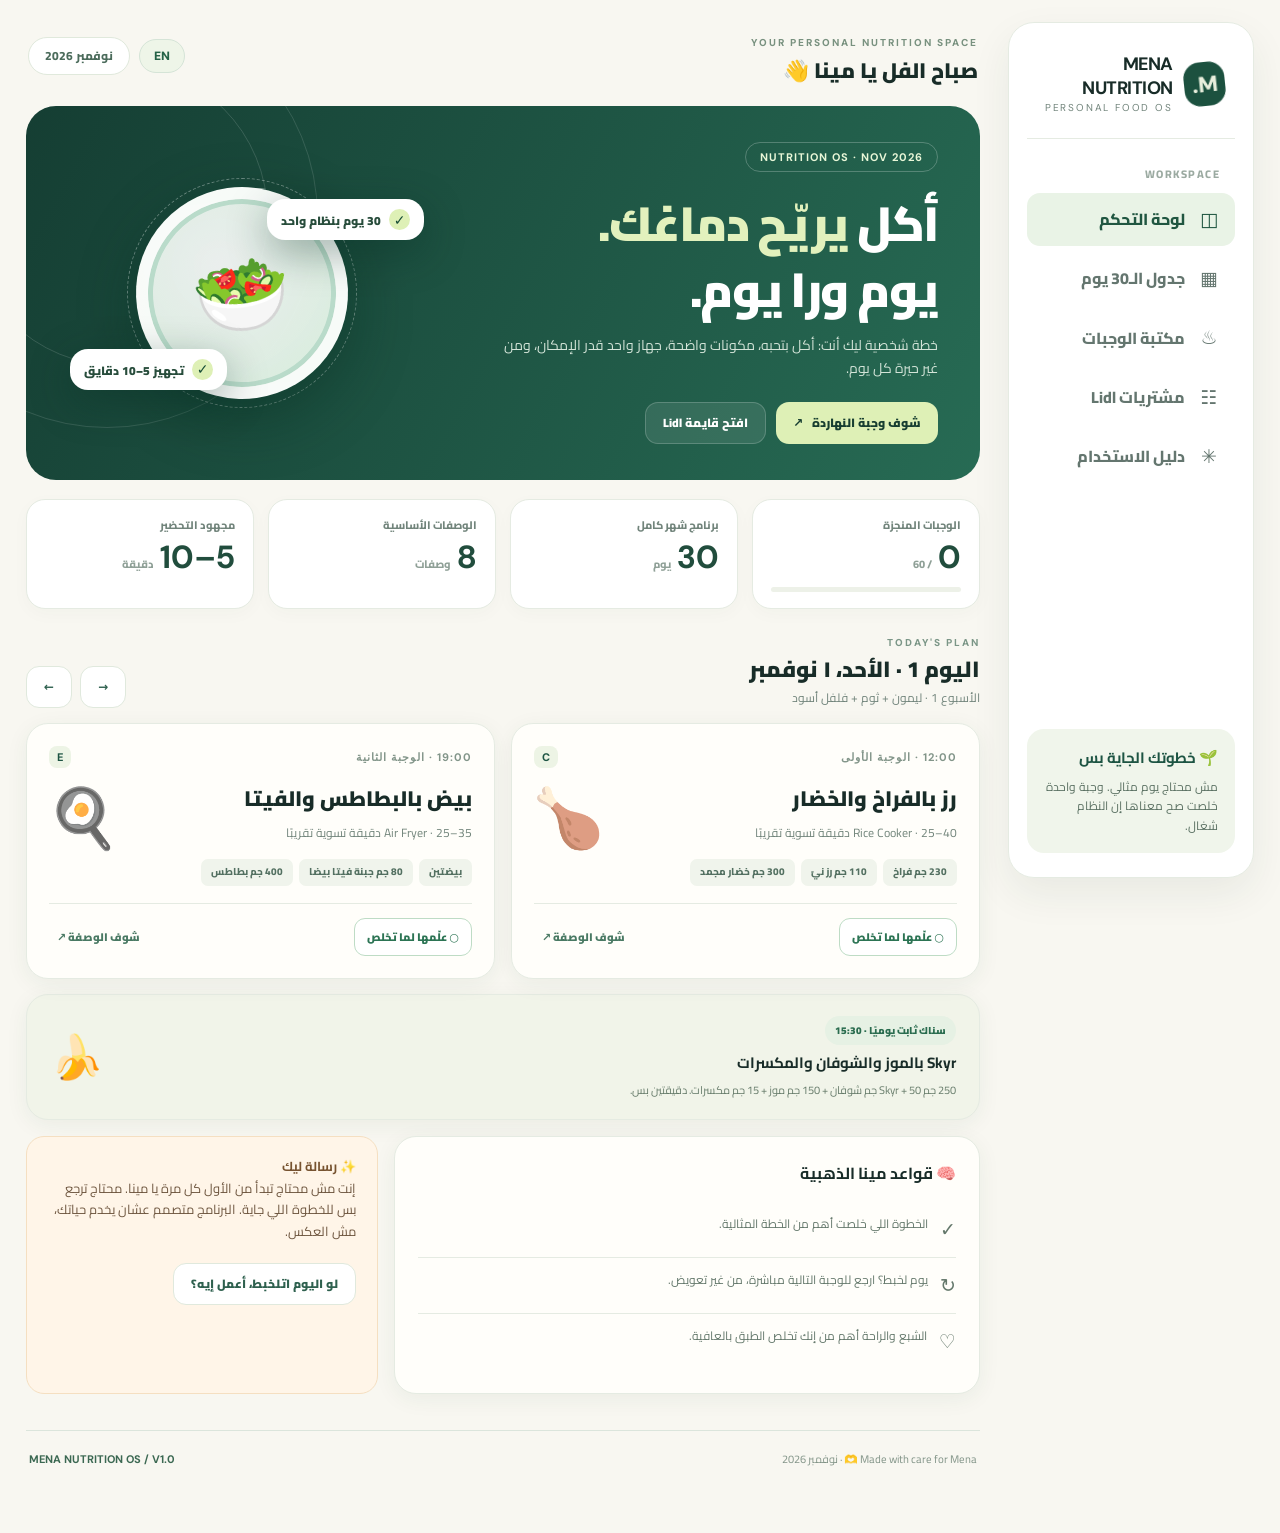
==== commit 613ab58f: "Add English-language switch to Arabic page" ====
--- a/ar.html
+++ b/ar.html
@@ -43,7 +43,7 @@
     <div class="sidebar-bottom"><b>🌱 خطوتك الجاية بس</b>مش محتاج يوم مثالي. وجبة واحدة خلصت صح معناها إن النظام شغال.</div>
   </aside>
   <main class="main">
-    <header class="topbar"><div><span class="eyebrow">YOUR PERSONAL NUTRITION SPACE</span><h1>صباح الفل يا مينا 👋</h1></div><div class="today-pill" id="today-date">نوفمبر 2026</div></header>
+    <header class="topbar"><div><span class="eyebrow">YOUR PERSONAL NUTRITION SPACE</span><h1>صباح الفل يا مينا 👋</h1></div><div style="display:flex;align-items:center;gap:9px"><a href="./" lang="en" style="border:1px solid #d5e4d7;border-radius:99px;padding:8px 14px;background:#eef5e8;color:#246246;font:900 12px 'DM Sans',sans-serif">EN</a><div class="today-pill" id="today-date">نوفمبر 2026</div></div></header>
     <section class="hero"><div class="hero-copy"><div class="hero-tag">NUTRITION OS · NOV 2026</div><h2>أكل <span>يريّح دماغك.</span><br>يوم ورا يوم.</h2><p>خطة شخصية ليك أنت: أكل بتحبه، مكونات واضحة، جهاز واحد قدر الإمكان، ومن غير حيرة كل يوم.</p><div class="hero-actions"><button class="btn btn-primary" data-go="dashboard">شوف وجبة النهاردة <span>↗</span></button><button class="btn btn-ghost" data-go="shopping">افتح قايمة Lidl</button></div></div><div class="hero-art" aria-hidden="true"><div class="orbit"></div><div class="plate">🥗</div><div class="food-bubble bubble1">30 يوم بنظام واحد</div><div class="food-bubble bubble2">تجهيز 5–10 دقايق</div></div></section>
     <div class="stats" aria-label="ملخص البرنامج">
       <div class="stat"><div class="stat-label">الوجبات المنجزة</div><div class="stat-main"><div class="stat-value" id="stat-done">0</div><div class="stat-unit">/ 60</div></div><div class="stat-progress"><span id="stat-bar"></span></div></div>
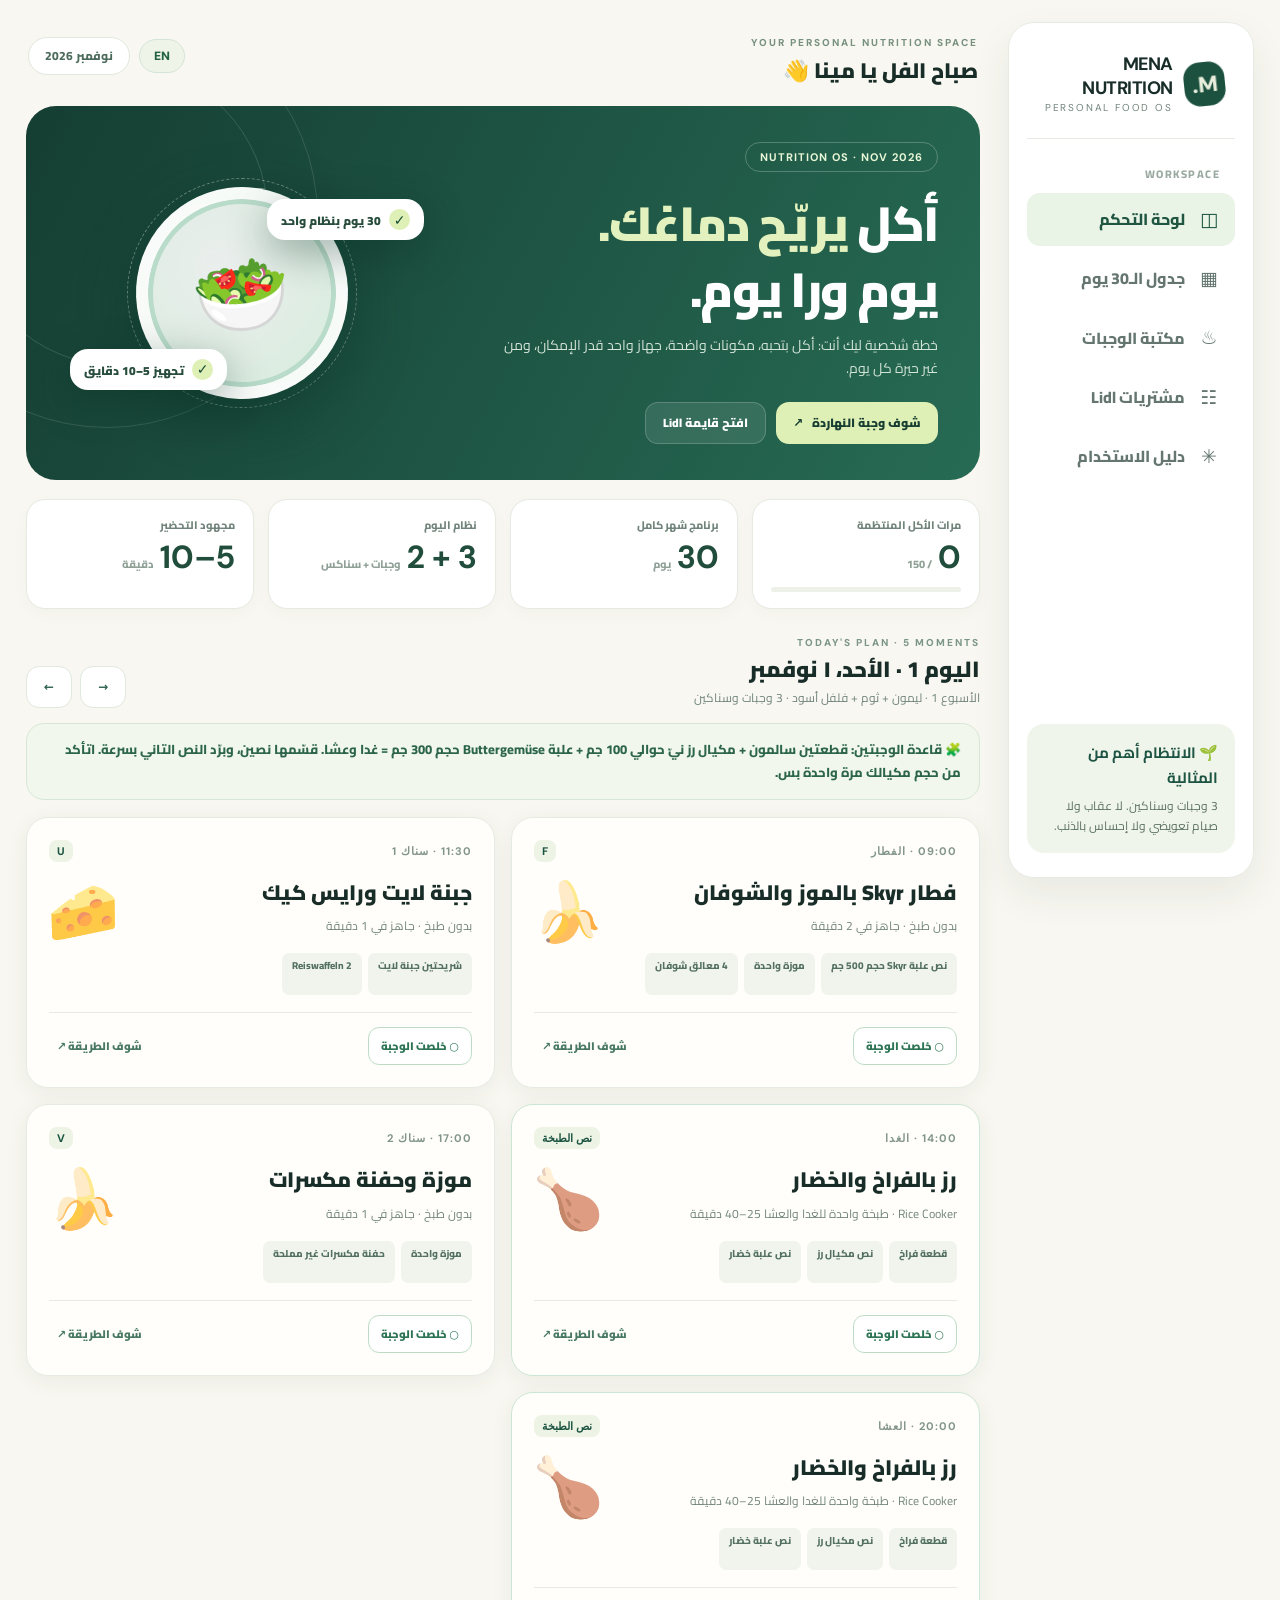
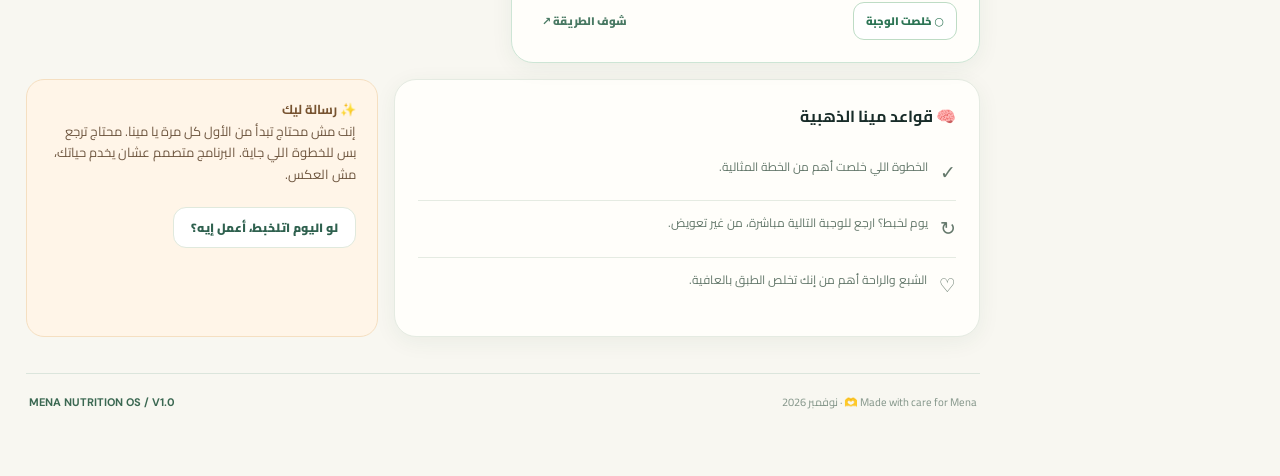
==== commit a306bcc5: "Nutrition OS v2: regular meals, ready packs, paired batches and low-fat cheese" ====
--- a/ar.html
+++ b/ar.html
@@ -4,7 +4,7 @@
   <meta charset="utf-8">
   <meta name="viewport" content="width=device-width, initial-scale=1">
   <meta name="theme-color" content="#173c32">
-  <meta name="description" content="Mena Nutrition OS — خطة أكل شخصية لمدة 30 يوم، وجبات سريعة، وصفات، ومشتريات Lidl.">
+  <meta name="description" content="Mena Nutrition OS — خطة 30 يوم، 3 وجبات وسناكين يوميًا، طبخة واحدة لوجبتين، مشتريات Lidl من غير ميزان يومي.">
   <title>Mena Nutrition OS | خطة نوفمبر</title>
   <link rel="preconnect" href="https://fonts.googleapis.com">
   <link rel="preconnect" href="https://fonts.gstatic.com" crossorigin>
@@ -21,6 +21,7 @@
     .shopping-intro{display:grid;grid-template-columns:1.3fr .7fr;gap:13px;margin-bottom:16px}.shopping-callout{background:#194a3b;color:#fff;border-radius:20px;padding:22px}.shopping-callout h4{font-size:17px;margin:0 0 7px}.shopping-callout p{font-size:12px;color:#d3e4d4;margin:0}.shopping-info{padding:19px;background:#f0f4e9;border-radius:20px}.shopping-info b{display:block;font-size:25px;color:#27634d;font-family:'DM Sans';line-height:1.5}.shopping-info span{font-size:11px;color:#69816f}.shopping-list{display:grid;grid-template-columns:1fr 1fr;gap:15px}.shopping-group{padding:20px}.shopping-group h4{font-size:15px;margin:0}.shopping-group small{color:#8a9d91;font-size:10px}.shop-item{display:flex;justify-content:space-between;align-items:center;gap:12px;padding:10px 0;border-bottom:1px solid #ecf0e9;cursor:pointer;font-size:12px;font-weight:800}.shop-item:last-child{border-bottom:0}.shop-item input{accent-color:#347b55;width:16px;height:16px;margin-left:8px}.shop-item.checked .item-name{text-decoration:line-through;color:#9caaa1}.shop-qty{color:#82968b;white-space:nowrap;font-size:11px}.shop-actions{display:flex;gap:8px;flex-wrap:wrap}.stock-label{font-family:'DM Sans';font-size:9px;letter-spacing:1.6px;color:#99ab9c;font-weight:800}
     .guide-grid{display:grid;grid-template-columns:repeat(2,1fr);gap:17px}.guide{padding:23px}.guide h4{font-size:18px;margin:10px 0 8px}.guide p,.guide li{font-size:12px;color:#677a6f}.guide ul{padding-right:18px}.guide-big{font-size:42px}.disclaimer{font-size:11px;color:#8c9a92;padding:22px 3px 8px}.footer{margin-top:36px;padding:19px 3px;display:flex;justify-content:space-between;border-top:1px solid #dbe5dc;color:#829488;font-size:11px}.footer strong{font-family:'DM Sans',sans-serif;color:#3b6852}.mobile-nav{display:none}
     .modal-backdrop{position:fixed;inset:0;background:#102c25a3;z-index:100;display:none;align-items:center;justify-content:center;padding:17px;backdrop-filter:blur(4px)}.modal-backdrop.show{display:flex}.modal{width:min(550px,100%);max-height:90vh;overflow:auto;background:#fff;border-radius:25px;box-shadow:0 25px 70px #0b282d4d;padding:27px;position:relative}.modal-close{position:absolute;left:17px;top:15px;border:0;background:#eff3ed;border-radius:50%;width:34px;height:34px;font-size:18px}.modal-hero{font-size:65px;text-align:center;margin:5px}.modal h3{font-size:23px;line-height:1.4;margin:4px 0 4px}.modal-sub{font-size:12px;color:#7b9483;margin:0 0 18px}.modal-ing{display:flex;flex-wrap:wrap;gap:8px;margin-bottom:17px}.modal-list{padding-right:20px;color:#516b5c;font-size:13px}.modal-list li{margin-bottom:9px}.tip{font-size:12px;color:#88613a;background:#fff6e9;padding:12px 14px;border-radius:11px}.toast{position:fixed;bottom:26px;left:26px;background:#204a3b;color:#fff;padding:10px 18px;border-radius:12px;font-size:12px;box-shadow:0 8px 30px #112c2340;z-index:200;transform:translateY(120px);opacity:0;transition:.3s}.toast.show{transform:translateY(0);opacity:1}
+    .routine-note{background:#f1f7ed;border:1px solid #d8e7d5;padding:14px 18px;border-radius:18px;margin:0 0 17px;color:#2c654b;font-size:13px;font-weight:800;line-height:1.8}.meal-card .meal-ingredients{min-height:42px}.meal-card:nth-child(3),.meal-card:nth-child(5){border-color:#cde5d5}.shop-qty{white-space:normal;text-align:left;max-width:50%}
     @media(max-width:1250px){.shell{grid-template-columns:210px minmax(0,1fr);gap:17px;padding:17px}.recipes-grid{grid-template-columns:repeat(2,1fr)}.calendar{grid-template-columns:repeat(4,minmax(0,1fr))}.hero{padding:30px}.hero h2{font-size:34px}}
     @media(max-width:820px){.shell{display:block;padding:13px 13px 90px}.sidebar{display:none}.mobile-nav{display:flex;position:fixed;z-index:80;bottom:0;left:0;right:0;justify-content:space-around;background:#ffffffef;border-top:1px solid #e1eae0;padding:9px 8px max(9px,env(safe-area-inset-bottom));backdrop-filter:blur(10px)}.mobile-nav button{border:0;background:none;color:#809487;display:grid;justify-items:center;gap:3px;font-size:10px;font-weight:800;min-width:55px}.mobile-nav button.active{color:#18553b}.mobile-nav span{font-size:20px}.topbar{margin:7px 3px 15px}.topbar h1{font-size:19px}.hero{grid-template-columns:1fr;padding:30px 25px;min-height:auto}.hero h2{font-size:36px}.hero-art{position:absolute;left:-100px;bottom:-85px;opacity:.19;pointer-events:none}.hero-actions{position:relative;z-index:2}.stats{grid-template-columns:repeat(2,1fr);gap:9px}.stat{min-height:96px;padding:14px}.day-grid,.info-row,.shopping-intro,.shopping-list,.guide-grid{grid-template-columns:1fr}.calendar{grid-template-columns:repeat(2,minmax(0,1fr))}.section-title h3{font-size:20px}.recipes-grid{grid-template-columns:repeat(2,minmax(0,1fr));gap:9px}.recipe-visual{height:125px}.recipe-details{padding:12px}.recipe-details h4{font-size:13px}.footer{margin-bottom:18px}.today-pill{font-size:10px;padding:7px 9px}}
     @media(max-width:440px){.topbar .eyebrow{font-size:8px}.hero h2{font-size:30px}.recipes-grid{grid-template-columns:1fr 1fr}.recipe-visual{font-size:53px}.recipe-card .device-tag{font-size:8px}.calendar-day{min-height:116px}.meal-icon{font-size:44px}.meal-card h4{font-size:19px}.shopping-callout{padding:17px}}
@@ -40,27 +41,27 @@
       <button class="nav-btn" data-section="shopping"><span class="nav-icon">☷</span>مشتريات Lidl</button>
       <button class="nav-btn" data-section="guide"><span class="nav-icon">✳</span>دليل الاستخدام</button>
     </nav>
-    <div class="sidebar-bottom"><b>🌱 خطوتك الجاية بس</b>مش محتاج يوم مثالي. وجبة واحدة خلصت صح معناها إن النظام شغال.</div>
+    <div class="sidebar-bottom"><b>🌱 الانتظام أهم من المثالية</b>3 وجبات وسناكين. لا عقاب ولا صيام تعويضي ولا إحساس بالذنب.</div>
   </aside>
   <main class="main">
     <header class="topbar"><div><span class="eyebrow">YOUR PERSONAL NUTRITION SPACE</span><h1>صباح الفل يا مينا 👋</h1></div><div style="display:flex;align-items:center;gap:9px"><a href="./" lang="en" style="border:1px solid #d5e4d7;border-radius:99px;padding:8px 14px;background:#eef5e8;color:#246246;font:900 12px 'DM Sans',sans-serif">EN</a><div class="today-pill" id="today-date">نوفمبر 2026</div></div></header>
     <section class="hero"><div class="hero-copy"><div class="hero-tag">NUTRITION OS · NOV 2026</div><h2>أكل <span>يريّح دماغك.</span><br>يوم ورا يوم.</h2><p>خطة شخصية ليك أنت: أكل بتحبه، مكونات واضحة، جهاز واحد قدر الإمكان، ومن غير حيرة كل يوم.</p><div class="hero-actions"><button class="btn btn-primary" data-go="dashboard">شوف وجبة النهاردة <span>↗</span></button><button class="btn btn-ghost" data-go="shopping">افتح قايمة Lidl</button></div></div><div class="hero-art" aria-hidden="true"><div class="orbit"></div><div class="plate">🥗</div><div class="food-bubble bubble1">30 يوم بنظام واحد</div><div class="food-bubble bubble2">تجهيز 5–10 دقايق</div></div></section>
     <div class="stats" aria-label="ملخص البرنامج">
-      <div class="stat"><div class="stat-label">الوجبات المنجزة</div><div class="stat-main"><div class="stat-value" id="stat-done">0</div><div class="stat-unit">/ 60</div></div><div class="stat-progress"><span id="stat-bar"></span></div></div>
+      <div class="stat"><div class="stat-label">مرات الأكل المنتظمة</div><div class="stat-main"><div class="stat-value" id="stat-done">0</div><div class="stat-unit">/ 150</div></div><div class="stat-progress"><span id="stat-bar"></span></div></div>
       <div class="stat"><div class="stat-label">برنامج شهر كامل</div><div class="stat-main"><div class="stat-value">30</div><div class="stat-unit">يوم</div></div></div>
-      <div class="stat"><div class="stat-label">الوصفات الأساسية</div><div class="stat-main"><div class="stat-value">8</div><div class="stat-unit">وصفات</div></div></div>
+      <div class="stat"><div class="stat-label">نظام اليوم</div><div class="stat-main"><div class="stat-value">3 + 2</div><div class="stat-unit">وجبات + سناكس</div></div></div>
       <div class="stat"><div class="stat-label">مجهود التحضير</div><div class="stat-main"><div class="stat-value">5–10</div><div class="stat-unit">دقيقة</div></div></div>
     </div>
     <section class="section active" id="dashboard">
-      <div class="section-title"><div><div class="kicker">TODAY'S PLAN</div><h3 id="day-heading">خطة اليوم الأول</h3><p id="day-subtitle">وجبتين + سناك ثابت. ومش لازم أي شيء يبقى مثالي.</p></div><div style="display:flex;gap:8px"><button class="btn btn-outline" id="prev-day" aria-label="اليوم السابق">→</button><button class="btn btn-outline" id="next-day" aria-label="اليوم التالي">←</button></div></div>
+      <div class="section-title"><div><div class="kicker">TODAY'S PLAN · 5 MOMENTS</div><h3 id="day-heading">خطة اليوم الأول</h3><p id="day-subtitle">3 وجبات وسناكين. طبخة واحدة للغدا والعشا.</p></div><div style="display:flex;gap:8px"><button class="btn btn-outline" id="prev-day" aria-label="اليوم السابق">→</button><button class="btn btn-outline" id="next-day" aria-label="اليوم التالي">←</button></div></div>
+      <div class="routine-note">🧩 قاعدة الوجبتين: قطعتين سالمون + مكيال رز نيّ حوالي 100 جم + علبة Buttergemüse حجم 300 جم = غدا وعشا. قسّمها نصين، وبرّد النص التاني بسرعة. اتأكد من حجم مكيالك مرة واحدة بس.</div>
       <div class="day-grid" id="today-meals"></div>
-      <div style="height:15px"></div><div class="snack-card card"><div><span class="badge">سناك ثابت يوميًا · 15:30</span><h4 style="margin-top:10px">Skyr بالموز والشوفان والمكسرات</h4><p>250 جم Skyr + 50 جم شوفان + 150 جم موز + 15 جم مكسرات. دقيقتين بس.</p></div><div class="snack-emoji" aria-hidden="true">🍌</div></div>
       <div class="info-row"><div class="card info-panel"><h4>🧠 قواعد مينا الذهبية</h4><div class="rule"><span class="rule-icon">✓</span><span>الخطوة اللي خلصت أهم من الخطة المثالية.</span></div><div class="rule"><span class="rule-icon">↻</span><span>يوم لخبط؟ ارجع للوجبة التالية مباشرة، من غير تعويض.</span></div><div class="rule"><span class="rule-icon">♡</span><span>الشبع والراحة أهم من إنك تخلص الطبق بالعافية.</span></div></div><div class="note-card"><b>✨ رسالة ليك</b><br>إنت مش محتاج تبدأ من الأول كل مرة يا مينا. محتاج ترجع بس للخطوة اللي جاية. البرنامج متصمم عشان يخدم حياتك، مش العكس.<br><br><button class="btn btn-outline" id="reset-support">لو اليوم اتلخبط، أعمل إيه؟</button></div></div>
     </section>
-    <section class="section" id="calendar"><div class="section-title"><div><div class="kicker">MONTHLY ROADMAP</div><h3>شهر كامل، من غير قرار جديد</h3><p>نفس الهيكل كل أسبوع؛ التتبيلة تتغير عشان ما تزهقش.</p></div></div><div class="week-tabs" id="week-tabs"></div><div class="week-banner" id="week-banner"></div><div class="calendar" id="calendar-grid"></div></section>
-    <section class="section" id="recipes"><div class="section-title"><div><div class="kicker">RECIPE LIBRARY</div><h3>8 وصفات. المكونات قدامك.</h3><p>اضغط على أي وصفة علشان تفتح الكميات وطريقة التحضير.</p></div></div><div class="recipe-tools"><div class="filters"><button class="filter active" data-filter="all">كل الوصفات</button><button class="filter" data-filter="rice">🍚 Rice Cooker</button><button class="filter" data-filter="air">♨ Air Fryer</button></div><div class="badge">الكميات لشخص واحد</div></div><div class="recipes-grid" id="recipes-grid"></div></section>
-    <section class="section" id="shopping"><div class="section-title"><div><div class="kicker">WEEKLY GROCERY SYSTEM</div><h3>مشتريات Lidl جاهزة 🛒</h3><p>خزن الأساسيات مرة، واشتري الطازة كل أسبوع. شطب اللي اشتريته.</p></div><div class="shop-actions"><button class="btn btn-outline" id="copy-shopping">⧉ نسخ القائمة</button><button class="btn btn-outline" id="reset-shopping">↻ إعادة التأشير</button></div></div><div class="shopping-intro"><div class="shopping-callout"><h4>🧺 قسمها على مرتين: سهل جدًا</h4><p>اشتري حاجات التخزين أول الشهر. وكل أسبوع اشتري بروتين، بطاطس، خضار مجمد، Skyr وموز. عبوات اللحم الكبيرة قسّمها وحطها في الفريزر.</p></div><div class="shopping-info"><b id="shopping-count">0 / 0</b><span>منتج اتشطب من قايمة التسوق</span></div></div><div class="shopping-list" id="shopping-groups"></div></section>
-    <section class="section" id="guide"><div class="section-title"><div><div class="kicker">HOW IT WORKS</div><h3>دليل التشغيل السريع</h3><p>البرنامج ده مصنوع عشان يقلل وقت المطبخ والتفكير.</p></div></div><div class="guide-grid"><div class="card guide"><div class="guide-big">🍚</div><h4>Rice Cooker</h4><p>الرز والخضار تحت. اللاكس أو الفراخ في صينية التبخير لو جهازك بيدعم ده. الميه حسب تعليمات الجهاز، مش بمقدار ثابت لجميع الأجهزة.</p><ul><li>التونة تتضاف بعد ما الرز يخلص.</li><li>الفراخ لازم توصل 74°C، والسمك 63°C من جوه.</li><li>متسيبش الرز المطبوخ يبرد داخل الجهاز.</li></ul></div><div class="card guide"><div class="guide-big">♨️</div><h4>Air Fryer</h4><p>بطاطس مكعبات صغيرة + زيت وتتبيلة. ابدأ بيها حوالي 12–15 دقيقة على 190°C، ثم ضيف البروتين والخضار حسب سمك القطع ومساحة السلة.</p><ul><li>اللحم المفروم لازم يوصل 71°C.</li><li>أطباق البيض تتسوى لحد ما البيض يتمسك بالكامل.</li><li>المدد تقديرية؛ الترمومتر هو الفيصل.</li></ul></div><div class="card guide"><div class="guide-big">🥣</div><h4>شكل اليوم</h4><p>12:00 الوجبة الأولى، 15:30 سناك Skyr بالموز، 19:00 الوجبة الثانية. الأوقات مرنة. لو جعان بدري أو محتاج أكتر، متتجاهلش جوعك.</p><p>مش هدفنا حرمان شديد أو إنك تتمسك بوقت الصيام حتى لو مزعجك.</p></div><div class="card guide"><div class="guide-big">🌱</div><h4>الأرقام للتنظيم، مش للعقاب</h4><p>الخطة تقريبًا 2200–2400 سعرة يوميًا، والبروتين قرابة 120–160 جم حسب الأصناف. تقديرات فقط وليست وصفة علاجية أو احتياجًا محسوبًا بدقة.</p><p>لو مشبعتش، زوّد أكلك المناسب، وخلي المتابعة على الإحساس بالشبع وانتظام الوجبات كمان.</p></div></div><div class="note-card" style="margin-top:17px"><b>⚠️ سلامة الطعام:</b> رز مطبوخ: برّده بسرعة، واحفظه في التلاجة واستهلكه خلال 24 ساعة أو جمّده. سخنه كويس مرة واحدة. الطعام المجمد واللحوم النيّة محتاجين متابعة حرارة فعلية، خاصة لو الريس كوكر مش مصمم لتبخير اللحوم.</div><div class="disclaimer">هذه خطة تنظيم وجبات شخصية مبنية على اختيارات الطعام المذكورة، وليست خطة صادرة أو معتمدة من طبيب أو أخصائي تغذية. المرجع العام: DGE، وFood Standards Agency، وإرشادات سلامة الطعام الرسمية.</div></section>
+    <section class="section" id="calendar"><div class="section-title"><div><div class="kicker">MONTHLY ROADMAP</div><h3>شهر كامل بنظام سهل</h3><p>الفطار والسناكس جاهزين بسرعة. الغدا والعشا من نفس الطبخة.</p></div></div><div class="week-tabs" id="week-tabs"></div><div class="week-banner" id="week-banner"></div><div class="calendar" id="calendar-grid"></div></section>
+    <section class="section" id="recipes"><div class="section-title"><div><div class="kicker">RECIPE LIBRARY</div><h3>8 طبخات تطلع وجبتين + أفكار جاهزة</h3><p>افتح أي وصفة عشان تشوف العبوات كاملة وطريقة التحضير السهلة.</p></div></div><div class="recipe-tools"><div class="filters"><button class="filter active" data-filter="all">كل الوصفات</button><button class="filter" data-filter="rice">🍚 Rice Cooker</button><button class="filter" data-filter="air">♨ Air Fryer</button></div><div class="badge">كل طبخة رئيسية تكفي وجبتين</div></div><div class="recipes-grid" id="recipes-grid"></div></section>
+    <section class="section" id="shopping"><div class="section-title"><div><div class="kicker">WEEKLY GROCERY SYSTEM</div><h3>مشتريات جاهزة من غير ميزان 🛒</h3><p>الكميات تقدير للتسوق، مش حد أقصى للأكل. راجع حجم العبوة الفعلي.</p></div><div class="shop-actions"><button class="btn btn-outline" id="copy-shopping">⧉ نسخ القائمة</button><button class="btn btn-outline" id="reset-shopping">↻ إعادة التأشير</button></div></div><div class="shopping-intro"><div class="shopping-callout"><h4>🧺 الوحدات اللي هتسهّل حياتك</h4><p>علبة Freshona Buttergemüse 300 جم، قطع سالمون متكيسة لوحدها، بطاطس Wedges متقطعة، وجبنة قليلة الدسم شرايح. لو البسلة بتضايق بطنك، هات خضار مجمد من غير بسلة.</p></div><div class="shopping-info"><b id="shopping-count">0 / 0</b><span>منتج اتشطب من قايمة التسوق</span></div></div><div class="shopping-list" id="shopping-groups"></div></section>
+    <section class="section" id="guide"><div class="section-title"><div><div class="kicker">HOW IT WORKS</div><h3>دليل مينا العملي</h3><p>مفيش تقطيع كتير ولا وزن كل يوم، والطبق مش لازم تخلصه غصب.</p></div></div><div class="guide-grid"><div class="card guide"><div class="guide-big">🧩</div><h4>طبخة واحدة = وجبتين</h4><p>يوم الرز: قطعتين سالمون متكيسين كل واحدة لوحدها + مكيال 100 جم رز نيّ + علبة Buttergemüse 300 جم. اقسم الطبخة على الغدا والعشا، أو اليوم اللي بعده لو حفظتها صح.</p><ul><li>اتأكد من مكيال الرز مرة واحدة؛ حجم المكيال مش دايمًا معناه نفس وزن الرز.</li><li>شيل كل الأكياس البلاستيك قبل الطبخ.</li><li>Buttergemüse فيها بسلة. لو بتتعبك، اختار خضار من غير بسلة.</li></ul></div><div class="card guide"><div class="guide-big">🍚</div><h4>أمان الـRice Cooker</h4><p>الرز والخضار في الحلة. الفراخ أو السمك النيّ في سلة التبخير المخصصة فقط لو الجهاز بيسمح بتسويتهم بأمان. غير كده اطبخ البروتين في الإير فراير.</p><ul><li>متفترضش إن دورة الرز كفاية للحمة النيّة.</li><li>اتبع تعليمات العبوة وقيس الحرارة الداخلية.</li><li>برّد نص الرز التاني بسرعة؛ الرز المطبوخ حساس للتخزين.</li></ul></div><div class="card guide"><div class="guide-big">♨️</div><h4>Air Fryer من غير سكينة</h4><p>هات بطاطس Wedges مجمدة ومتقطعة. ضيف البروتين والخضار في التوقيت المناسب. لو السلة زحمة اقسم التسوية على مرتين.</p><ul><li>الفراخ 74°C، اللحمة المفرومة 71°C، والسمك 63°C كمعايير عملية للحرارة الداخلية.</li><li>البيض يستوي بالكامل.</li><li>البطاطس المتبّلة الجاهزة ممكن تكون فيها زيت بالفعل.</li></ul></div><div class="card guide"><div class="guide-big">🌱</div><h4>الانتظام أولًا</h4><p>مثال قابل للتغيير: فطار 09:00، سناك 11:30، غدا 14:00، سناك 17:00، عشا 20:00. ظبطهم حسب يومك وجوعك. بدل نظام الوجبتين والصيام الطويل.</p><p>الأكل المنتظم ممكن يساعد يقلل الجوع الشديد وفقدان التحكم. الدايت القاسي ممكن يصعّب التعامل مع نوبات الأكل. الدعم النفسي والعلاج المعرفي السلوكي ممكن يساعدوا جدًا.</p></div></div><div class="note-card" style="margin-top:17px"><b>💚 قاعدة الرجوع:</b> لو وجبة اتلخبطت، كمل الوجبة اللي بعدها بشكل طبيعي. مفيش صيام تعويضي. الأداة لتنظيم الأكل، مش وصفة سعرات أو عقاب. برّد الرز بسرعة واحفظه في التلاجة وسخّنه كويس مرة واحدة.</div><div class="disclaimer">برنامج تنظيم أكل تعليمي، مش تشخيص طبي ولا خطة معتمدة من أخصائي. المصادر: <a href="https://www.nhs.uk/mental-health/conditions/binge-eating/treatment/" target="_blank" rel="noopener">NHS</a>، <a href="https://www.berkshirehealthcare.nhs.uk/media/hb4c5ppw/regular-eating-for-recovery.pdf" target="_blank" rel="noopener">دليل الانتظام في الأكل</a>، <a href="https://www.bfr.bund.de/fragen-und-antworten/thema/vorkochen-fuer-mehrere-tage/" target="_blank" rel="noopener">سلامة الطعام BfR</a>.</div></section>
     <footer class="footer"><span>Made with care for Mena 🫶 · نوفمبر 2026</span><strong>MENA NUTRITION OS / V1.0</strong></footer>
   </main>
 </div>
@@ -71,26 +72,40 @@
 (() => {
   'use strict';
   const ingredients = {
-    C:['230 جم فراخ','110 جم رز نيّ','300 جم خضار مجمد','10 جم زيت زيتون'],
-    P:['230 جم فراخ','450 جم بطاطس','300 جم خضار','15 جم زيت زيتون'],
-    L:['180 جم لاكس','100 جم رز نيّ','300 جم خضار','5 جم زيت زيتون'],
-    T:['150 جم تونة مصفّاة','110 جم رز نيّ','300 جم خضار','50 جم جبنة فيتا بيضا','10 جم زيت زيتون'],
-    K:['200 جم لحمة مفرومة لايت','450 جم بطاطس','300 جم خضار','100 جم Passata','15 جم زيت زيتون'],
-    E:['بيضتين','80 جم جبنة فيتا بيضا','400 جم بطاطس','300 جم خضار','10 جم زيت زيتون'],
-    B:['240 جم حمص مصفّى','70 جم رز نيّ','بيضة','50 جم جبنة فيتا بيضا','300 جم خضار','100 جم Passata','10 جم زيت زيتون'],
-    S:['180 جم لاكس','400 جم بطاطس','300 جم خضار','10 جم زيت زيتون']
+    C:['قطعتين صدر فراخ جاهزين','مكيال رز نيّ واحد ≈ 100 جم','علبة Freshona Buttergemüse كاملة 300 جم'],
+    P:['قطعتين فراخ جاهزين','كيس بطاطس Wedges مجمدة ≈ 750 جم','علبة خضار مجمد 300 جم'],
+    L:['قطعتين لاكس كل واحدة متكيسة','مكيال رز نيّ واحد ≈ 100 جم','علبة Buttergemüse كاملة 300 جم'],
+    T:['علبتين تونة مصفّيين','مكيال رز نيّ واحد ≈ 100 جم','علبة خضار 300 جم','اختياري: شريحتين جبنة لايت'],
+    K:['علبة لحمة مفرومة لايت ≈ 400 جم','كيس بطاطس Wedges ≈ 750 جم','علبة خضار 300 جم','كمون + بابريكا'],
+    E:['4 بيضات','4 شرايح جبنة قليلة الدسم','كيس بطاطس Wedges ≈ 750 جم','علبة خضار 300 جم'],
+    B:['علبة لحمة مفرومة لايت ≈ 400 جم','مكيال رز نيّ ≈ 100 جم','علبة Buttergemüse 300 جم','بابريكا + فلفل أسود'],
+    S:['قطعتين لاكس متكيسين كل واحدة لوحدها','كيس بطاطس Wedges ≈ 750 جم','علبة خضار 300 جم'],
+    F:['نص علبة Skyr حجم 500 جم','موزة واحدة','4 معالق شوفان'],
+    G:['بيضتين','شريحتين جبنة Gouda لايت','2 رايس كيك (Reiswaffeln)'],
+    U:['شريحتين جبنة لايت','2 Reiswaffeln'],
+    V:['موزة واحدة','حفنة مكسرات غير مملحة']
+  };
+  const serving={
+    C:['قطعة فراخ','نص مكيال رز','نص علبة خضار'],P:['قطعة فراخ','نص كيس بطاطس','نص علبة خضار'],
+    L:['قطعة لاكس','نص مكيال رز','نص علبة خضار'],T:['علبة تونة','نص مكيال رز','نص علبة خضار'],
+    K:['نص علبة لحمة','نص كيس بطاطس','نص علبة خضار'],E:['بيضتين + شريحتين جبنة','نص كيس بطاطس','نص علبة خضار'],
+    B:['نص علبة لحمة','نص مكيال رز','نص علبة خضار'],S:['قطعة لاكس','نص كيس بطاطس','نص علبة خضار']
   };
   const recipes = {
-    C:{name:'رز بالفراخ والخضار',emoji:'🍗',device:'rice',mins:'25–40',tag:'Rice Cooker',steps:['اغسل الرز وحط الميه حسب تدريج الريس كوكر.','حط الخضار، وحط الفراخ المتقطعة في صينية التبخير المخصصة للحوم، لو متاحة.','شغّل الدورة، وقيس حرارة قلب الفراخ. لازم 74°C. لو الجهاز مش بيدعم تبخير اللحوم، اعمل الفراخ في الإير فراير.'],tip:'الليمون والثوم يخلوها خرافة. والأمان أهم من إنك تستخدم جهاز واحد.'},
-    P:{name:'فراخ وبطاطس',emoji:'🍟',device:'air',mins:'25–35',tag:'Air Fryer',steps:['قطّع البطاطس مكعبات صغيرة وقلّبها مع الزيت والتوابل.','ابدأ البطاطس حوالي 12–15 دقيقة على 190°C.','ضيف الفراخ والخضار في نفس الجهاز، وكمّل حتى تستوي الفراخ تمامًا وتوصل 74°C. قلّب عند الحاجة.'],tip:'تقدر تحط 5 جم سمنة بلدي بدل 5 جم زيت من نفس الكمية، للطعم.'},
-    L:{name:'رز باللاكس والخضار',emoji:'🐟',device:'rice',mins:'20–35',tag:'Rice Cooker',steps:['اغسل الرز واضبط المياه حسب جهازك.','ضيف الخضار وحط اللاكس في صينية التبخير فوق الرز.','شغّل لحد ما الرز يستوي واللاكس يوصل 63°C أو يستوي تمامًا. ضيف ليمون وثوم.'],tip:'لو اللاكس مجمد، اتبع تعليمات فك التجميد على العبوة أولًا.'},
-    T:{name:'رز بالتونة والفيتا',emoji:'🥫',device:'rice',mins:'20–30',tag:'Rice Cooker',steps:['سوّي الرز والخضار في الريس كوكر.','بعد انتهاء التسوية، ضيف التونة المصفّاة والفيتا وزيت الزيتون.','قلّب، وضيف فلفل وليمون.'],tip:'أفضل وصفة إنقاذ في يوم الزحمة. مفيش لحمة نيّة.'},
-    K:{name:'كفتة لايت وبطاطس',emoji:'🥩',device:'air',mins:'25–35',tag:'Air Fryer',steps:['اعمل كرات كفتة صغيرة من اللحمة المفرومة مع كمون وبابريكا.','ابدأ البطاطس في الإير فراير، وبعدها ضيف الكفتة والخضار حسب مساحة الجهاز.','سوّي الكفتة لحد 71°C من الداخل، وقدّم معاها Passata متبّلة.'],tip:'قسّم عبوة اللحمة 400 جم إلى كيسين 200 جم وجمّد الكيس التاني.'},
-    E:{name:'بيض بالبطاطس والفيتا',emoji:'🍳',device:'air',mins:'25–35',tag:'Air Fryer',steps:['حمّر البطاطس والخضار الأول في الإير فراير.','اخلط البيض مع الفيتا في طبق حراري مناسب للجهاز، وحطه مع البطاطس.','كمّل لحد ما البيض يتماسك بالكامل.'],tip:'اعملها بابريكا وشطة لو بتحب الطعم المصري.'},
-    B:{name:'رز بالحمص والبيض',emoji:'🫘',device:'rice',mins:'25–35',tag:'Rice Cooker',steps:['حط الرز والخضار والحمص المصفّى والـPassata والميه المناسبة.','ضيف البيضة في صينية تبخير أو مرحلة تسمح إنها تستوي تمامًا حسب تصميم الجهاز.','بعد التسوية ضيف الفيتا وزيت الزيتون، وقلّب.'],tip:'وجبة نباتية أساسها الحمص، والبيض والفيتا يكملوا البروتين.'},
-    S:{name:'لاكس وبطاطس',emoji:'🐠',device:'air',mins:'25–35',tag:'Air Fryer',steps:['قلّب البطاطس بالزيت والثوم والروزماري وابدأ تسويتها.','ضيف اللاكس والخضار في الجزء الأخير من التسوية عشان السمك ماينشفش.','كمّل لحد ما السمك يوصل 63°C أو يستوي تمامًا.'],tip:'شوية ليمون وقت التقديم يفرقوا جدًا.'}
+    C:{name:'رز بالفراخ والخضار',emoji:'🍗',device:'rice',mins:'25–40',tag:'Rice Cooker',batch:true,steps:['شيل التغليف واغسل مكيال الرز وحطه بالمية المناسبة مع علبة الخضار 300 جم.','حط قطعتين الفراخ في سلة التبخير المخصصة للحوم لو جهازك بيدعمها بأمان؛ غير كده اعملهم في الإير فراير.','اتأكد إن الفراخ وصلت 74°C من جوه. اقسم الطبخة وجبتين وحط التانية في التلاجة بسرعة.'],tip:'قطعتين فراخ + مكيال رز + علبة خضار. من غير سكينة ولا وزن.'},
+    P:{name:'فراخ وبطاطس Wedges',emoji:'🍟',device:'air',mins:'25–40',tag:'Air Fryer',batch:true,steps:['افتح كيس البطاطس المجمدة المقطعة وحطها في الإير فراير حسب تعليمات العبوة.','ضيف قطعتين فراخ وعلبة خضار في المراحل المناسبة. لو السلة زحمة اطبخ على دورتين.','اتأكد إن الفراخ وصلت 74°C، واقسم الأكل وجبتين.'],tip:'البطاطس المتبلة الجاهزة ممكن فيها زيت، مش لازم تضيف زيت تاني.'},
+    L:{name:'قطعتين لاكس + رز + Buttergemüse',emoji:'🐟',device:'rice',mins:'20–35',tag:'Rice Cooker',batch:true,steps:['فك تغليف قطعتين اللاكس واتبع تعليمات فك التجميد، واغسل مكيال الرز واضبط المياه.','ضيف علبة Buttergemüse 300 جم. حط السمك في سلة تبخير مناسبة لو الجهاز بيدعمها، وإلا استخدم الإير فراير.','سوّي السمك تمامًا واتأكد من الحرارة (63°C معيار عملي)، واقسم الأكل غدا وعشا. برّد الباقي بسرعة.'],tip:'دي وجبتك البرنس: قطعتين لاكس متكيسين + مكيال رز + علبة خضار.'},
+    T:{name:'رز بالتونة والخضار بالزبدة',emoji:'🥫',device:'rice',mins:'20–30',tag:'Rice Cooker',batch:true,steps:['سوّي مكيال رز وعلبة خضار 300 جم بالمية المناسبة في الريس كوكر.','بعد ما الرز يخلص، افتح علبتين تونة وصفّيهم وضيفهم مع ليمون وفلفل. ممكن شريحتين جبنة لايت لو عايز.','اقسم الأكل وجبتين وبرّد الوجبة التانية بسرعة.'],tip:'أفضل وجبة إنقاذ في اليوم الزحمة: خضار ورز وتونة.'},
+    K:{name:'كفتة لايت وبطاطس جاهزة',emoji:'🥩',device:'air',mins:'25–40',tag:'Air Fryer',batch:true,steps:['افتح علبة لحمة مفرومة حوالي 400 جم وشكل منها 4 أقراص بملعقة أو بإيدك.','حط كيس بطاطس Wedges وعلبة خضار، وسوّي على دفعتين لو السلة صغيرة.','الكفتة لازم توصل 71°C من جوه. اقسمها لوجبتين.'],tip:'علبة لحمة كاملة تكفي الغدا والعشا، من غير ميزان.'},
+    E:{name:'بيض وبطاطس وجبنة لايت',emoji:'🍳',device:'air',mins:'25–40',tag:'Air Fryer',batch:true,steps:['ابدأ البطاطس Wedges والخضار حسب تعليمات العبوة.','اخلط 4 بيضات مع 4 شرايح جبنة لايت في طبق مناسب للإير فراير.','لما البيض يستوي تمامًا، اقسم الأكل على طبقين، بيضتين لكل وجبة.'],tip:'الجبنة اللايت سايحة مع البيض والبطاطس هتبقى لذيذة.'},
+    B:{name:'رز باللحمة المفرومة لايت',emoji:'🥩',device:'rice',mins:'25–40',tag:'Rice Cooker + Beef',batch:true,steps:['سوّي مكيال رز وعلبة خضار 300 جم في الريس كوكر.','سوّي علبة اللحمة 400 جم بشكل منفصل في طبق مناسب للإير فراير أو طاسة، لحد 71°C.','اخلط المكونات واقسمها نصين. برّد الوجبة التانية بسرعة.'],tip:'تبديل لطيف من يوم الكفتة، وبنفس العبوات الجاهزة.'},
+    S:{name:'لاكس وبطاطس متقطعة',emoji:'🐠',device:'air',mins:'25–35',tag:'Air Fryer',batch:true,steps:['ابدأ كيس بطاطس Wedges المجمدة في الإير فراير.','شيل أكياس قطعتين اللاكس وضيفهم مع علبة خضار في الوقت المناسب. لو السلة صغيرة اشتغل على دورتين.','اتأكد إن اللاكس استوى تمامًا (63°C معيار عملي)، واقسم الطبخة وجبتين.'],tip:'قطعتين لاكس فرديين من غير تقطيع ولا سكينة.'},
+    F:{name:'فطار Skyr بالموز والشوفان',emoji:'🍌',device:'cold',mins:'2',tag:'بدون طبخ',steps:['خد حوالي نص علبة Skyr حجم 500 جم.','ضيف موزة و4 معالق شوفان. خلاص!'],tip:'لو جعان بعدها كل أكتر، مش محتاج تحبس نفسك في كمية.'},
+    G:{name:'بيض وجبنة لايت ورايس كيك',emoji:'🍳',device:'air',mins:'10–15',tag:'Air Fryer',steps:['سوّي بيضتين في طبق صغير مناسب للإير فراير لحد ما يستووا تمامًا.','كلهم مع شريحتين جبنة لايت و2 Reiswaffeln.'],tip:'ممكن تجهز البيض مسلوق من اليوم اللي قبله لو أسهل.'},
+    U:{name:'جبنة لايت ورايس كيك',emoji:'🧀',device:'cold',mins:'1',tag:'بدون طبخ',steps:['خد شريحتين جبنة قليلة الدسم و2 Reiswaffeln.','كُل السناك في معاده المرن أو حسب جوعك.'],tip:'سناك جاهز بالعدد، مش بالميزان.'},
+    V:{name:'موزة وحفنة مكسرات',emoji:'🍌',device:'cold',mins:'1',tag:'بدون طبخ',steps:['موزة واحدة وحفنة مكسرات غير مملحة.','استمتع بيها من غير حسابات تعويض.'],tip:'لو جعان أكتر، زوّد أكل مناسب بدل ما تتجاهل الجوع.'}
   };
-  const weekPattern=[['C','E'],['P','T'],['L','B'],['K','E'],['C','B'],['S','P'],['P','B']];
+  const weekPattern=[['C','C'],['L','L'],['P','P'],['K','K'],['T','T'],['S','S'],['E','E']];
   const weeklyFlavors=[
     ['ليمون + ثوم + فلفل أسود','ابدأ بطعم بسيط ومنعش.'],
     ['بابريكا + كمون + شطة','نفس النظام، بروح مصرية.'],
@@ -98,30 +113,40 @@
     ['زعتر + روزماري + ليمون','أسبوع الأعشاب والأكل الهادي.'],
     ['اختار تتبيلتك المفضلة','آخر يومين، خلّص الشهر بمزاجك.']
   ];
-  const days=Array.from({length:30},(_,i)=>({number:i+1,lunch:weekPattern[i%7][0],dinner:weekPattern[i%7][1]}));
+  const days=Array.from({length:30},(_,i)=>{const main=i%7===3&&Math.floor(i/7)%2===1?'B':weekPattern[i%7][0];return {number:i+1,breakfast:i%2===0?'F':'G',lunch:main,dinner:main}});
   const shopping={
-    pantry:{title:'📦 أول الشهر · التخزين',subtitle:'اشتريها مرة واحدة',items:[['Golden Sun Reis','3 كجم'],['Haferflocken','1.5 كجم'],['Nixe Thunfisch im eigenen Saft','5 علب (150 جم مصفّى لكل علبة)'],['Kichererbsen in Dose','12 علبة (240 جم مصفّى تقريبًا)'],['Olivenöl','1 لتر'],['Nüsse ungesalzen','500 جم'],['Passierte Tomaten','4 × 500 جم'],['Gewürze','ثوم، فلفل، كمون، بابريكا، كاري، زعتر، روزماري']]},
-    weekly:{title:'🥬 كل أسبوع · 1 إلى 4',subtitle:'كرر نفس القائمة كل أسبوع',items:[['Hähnchenbrustfilet','1.15 كجم'],['Ocean Sea Lachsfilets','360–400 جم'],['Metzgerfrisch Rinderhackfleisch light','200 جم (اشتري 400 جم تكفي أسبوعين)'],['Kartoffeln','3 كجم'],['TK-Gemüse ohne Soße','4.2 كجم'],['Eier','7 بيضات'],['Feta Natur','360 جم'],['Milbona Skyr Natur','1.75 كجم (4 × 500 جم)'],['Bananen','حوالي 1.05 كجم']]},
-    last:{title:'🌿 يوم 29 و30 فقط',subtitle:'بالإضافة إلى الأساسيات المتبقية',items:[['Hähnchenbrustfilet','460 جم'],['Kartoffeln','850 جم'],['TK-Gemüse','1.2 كجم'],['Eier','2'],['Feta Natur','130 جم'],['Milbona Skyr Natur','500 جم'],['Bananen','300 جم']]}
+    pantry:{title:'📦 أول الشهر · الأساسيات',subtitle:'زوّد حسب احتياجك',items:[['Golden Sun Reis','2 كجم، مكيال لكل طبخة رز'],['Haferflocken','كيس حوالي 500–750 جم'],['Reiswaffeln','حوالي 8 عبوات حسب العدد داخل الكيس'],['Nüsse ungesalzen','حوالي 600–750 جم'],['Gewürze','ليمون، بابريكا، كمون، فلفل، ثوم'],['Olivenöl / سمنة بلدي','اختياري، الخضار بالزبدة والبطاطس المتبلة فيهم دهون بالفعل']]},
+    weekly:{title:'🛒 كل أسبوع · عبوات جاهزة',subtitle:'تقدير لأسبوع فيه 3 وجبات وسناكين كل يوم',items:[['Freshona Buttergemüse 300 g','7 علب، أو خضار من غير بسلة حسب راحتك'],['Ocean Sea Lachsfilets','4 قطع متكيسة لوحدها، غالبًا 125 جم للقطعة'],['Hähnchenbrustfilet','4 قطع، حوالي 600–800 جم'],['Rinderhackfleisch mager','علبة واحدة حوالي 400 جم'],['Harvest Basket Kartoffel-Wedges TK','4 أكياس حوالي 750 جم لكل كيس'],['Nixe Thunfisch','علبتين تونة'],['Eier','حوالي 12 بيضة'],['Gouda light Scheiben','حوالي 3 عبوات، 24–30 شريحة حسب النوع'],['Milbona Skyr Natur','علبتين × 500 جم'],['Bananen','حوالي 11 موزة'],['Reiswaffeln + Nüsse','من مخزون أول الشهر']]},
+    last:{title:'🌿 آخر يومين · 29 و30 نوفمبر',subtitle:'لو مفيش مخزون كفاية',items:[['Hähnchenbrustfilet','قطعتين'],['Ocean Sea Lachs','قطعتين منفصلتين'],['Buttergemüse / خضار بدون بسلة','علبتين × 300 جم'],['رز نيّ','مكيالين، حوالي 200 جم'],['Eier','بيضتين'],['جبنة لايت Scheiben','6 شرايح'],['Reiswaffeln','6 قطع'],['Skyr','نص علبة ≈ 250 جم'],['Bananen','3 موزات'],['Nüsse','حفنتين']]}
   };
   const storageKey='mena-nutrition-os-v1';
   let saved={};try{saved=JSON.parse(localStorage.getItem(storageKey))||{}}catch(e){}
-  const state={day:Math.min(30,Math.max(1,Number(saved.day)||1)),week:Math.min(5,Math.max(1,Number(saved.week)||1)),done:saved.done||{},shopping:saved.shopping||{},filter:'all',section:'dashboard'};
+  const state={day:Math.min(30,Math.max(1,Number(saved.day)||1)),week:Math.min(5,Math.max(1,Number(saved.week)||1)),done:saved.doneV2||{},shopping:saved.shoppingV2||{},filter:'all',section:'dashboard'};
   const $=s=>document.querySelector(s);const $$=s=>Array.from(document.querySelectorAll(s));
-  function save(){try{localStorage.setItem(storageKey,JSON.stringify({day:state.day,week:state.week,done:state.done,shopping:state.shopping}))}catch(e){}}
+  function save(){try{localStorage.setItem(storageKey,JSON.stringify({...saved,day:state.day,week:state.week,doneV2:state.done,shoppingV2:state.shopping}))}catch(e){}}
   function esc(t){return String(t).replace(/[&<>"']/g,c=>({'&':'&amp;','<':'&lt;','>':'&gt;','"':'&quot;',"'":'&#39;'}[c]))}
   function toast(msg){const el=$('#toast');el.textContent=msg;el.classList.add('show');clearTimeout(toast.timer);toast.timer=setTimeout(()=>el.classList.remove('show'),2300)}
   function navigate(id){state.section=id;$$('.section').forEach(el=>el.classList.toggle('active',el.id===id));$$('[data-section]').forEach(el=>el.classList.toggle('active',el.dataset.section===id));window.scrollTo({top:0,behavior:'smooth'});if(id==='calendar')renderCalendar();if(id==='recipes')renderRecipes();if(id==='shopping')renderShopping()}
   function isDone(day,slot){return !!state.done[`${day}-${slot}`]}
   function doneCount(){return Object.values(state.done).filter(Boolean).length}
   function toggleDone(day,slot){const key=`${day}-${slot}`;state.done[key]=!state.done[key];save();renderDashboard();renderStats();if(state.section==='calendar')renderCalendar();toast(state.done[key]?'برافو يا مينا، وجبة خلصت ✓':'ولا يهمك، عدّلنا المتابعة')}
-  function renderStats(){let v=doneCount();$('#stat-done').textContent=v;$('#stat-bar').style.width=(v/60*100)+'%'}
-  function renderDashboard(){const day=days[state.day-1];const date=new Date(2026,10,day.number).toLocaleDateString('ar-EG',{day:'numeric',month:'long',weekday:'long'});$('#day-heading').textContent=`اليوم ${day.number} · ${date}`;$('#day-subtitle').textContent=`الأسبوع ${Math.ceil(day.number/7)} · ${weeklyFlavors[Math.floor((day.number-1)/7)][0]}`;$('#prev-day').disabled=state.day<=1;$('#next-day').disabled=state.day>=30;$('#today-meals').innerHTML=[['lunch',day.lunch,'12:00','الوجبة الأولى'],['dinner',day.dinner,'19:00','الوجبة الثانية']].map(([slot,id,time,label])=>{const r=recipes[id];return `<article class="card meal-card"><div class="meal-top"><span class="meal-time">${time} · ${label}</span><span class="recipe-id">${id}</span></div><div class="meal-icon" aria-hidden="true">${r.emoji}</div><h4>${r.name}</h4><p>${r.tag} · ${r.mins} دقيقة تسوية تقريبًا</p><div class="meal-ingredients">${ingredients[id].slice(0,3).map(i=>`<span class="ingredient-chip">${esc(i)}</span>`).join('')}</div><div class="meal-card-footer"><button class="mark-done ${isDone(day.number,slot)?'done':''}" data-done="${day.number}-${slot}">${isDone(day.number,slot)?'✓ اتعملت':'○ علّمها لما تخلص'}</button><button class="link-btn" data-recipe="${id}">شوف الوصفة ↗</button></div></article>`}).join('')}
-  function renderCalendar(){const week=state.week;$('#week-tabs').innerHTML=Array.from({length:5},(_,i)=>`<button class="week-tab ${week===i+1?'active':''}" data-week="${i+1}">الأسبوع ${i+1}</button>`).join('');$('#week-banner').innerHTML=`<span><b>تتبيلة الأسبوع:</b> ${week===5?'المفضلة عندك':weeklyFlavors[week-1][0]}</span><span>${weeklyFlavors[week-1][1]}</span>`;const visible=days.filter(d=>Math.ceil(d.number/7)===week);$('#calendar-grid').innerHTML=visible.map(d=>`<button class="calendar-day ${state.day===d.number?'selected':''}" data-day="${d.number}"><div class="calendar-day-top"><span class="calendar-num">${d.number}</span><small>نوفمبر</small></div><div class="calendar-food">${recipes[d.lunch].emoji} ${recipes[d.lunch].name}<br>${recipes[d.dinner].emoji} ${recipes[d.dinner].name}</div><div class="mini-dots"><i class="dot ${isDone(d.number,'lunch')?'on':''}"></i><i class="dot ${isDone(d.number,'dinner')?'on':''}"></i></div></button>`).join('')}
+  function renderStats(){let v=doneCount();$('#stat-done').textContent=v;$('#stat-bar').style.width=(Math.min(150,v)/150*100)+'%'}
+  function renderDashboard(){
+    const day=days[state.day-1],date=new Date(2026,10,day.number).toLocaleDateString('ar-EG',{day:'numeric',month:'long',weekday:'long'});
+    $('#day-heading').textContent=`اليوم ${day.number} · ${date}`;
+    $('#day-subtitle').textContent=`الأسبوع ${Math.ceil(day.number/7)} · ${weeklyFlavors[Math.floor((day.number-1)/7)][0]} · 3 وجبات وسناكين`;
+    $('#prev-day').disabled=state.day<=1;$('#next-day').disabled=state.day>=30;
+    const slots=[['breakfast',day.breakfast,'09:00','الفطار'],['snack1','U','11:30','سناك 1'],['lunch',day.lunch,'14:00','الغدا'],['snack2','V','17:00','سناك 2'],['dinner',day.dinner,'20:00','العشا']];
+    $('#today-meals').innerHTML=slots.map(([slot,id,time,label])=>{
+      const r=recipes[id],chips=serving[id]||ingredients[id];
+      return `<article class="card meal-card"><div class="meal-top"><span class="meal-time">${time} · ${label}</span><span class="recipe-id">${r.batch?'نص الطبخة':id}</span></div><div class="meal-icon" aria-hidden="true">${r.emoji}</div><h4>${r.name}</h4><p>${r.tag} · ${r.batch?'طبخة واحدة للغدا والعشا':'جاهز في'} ${r.mins} دقيقة</p><div class="meal-ingredients">${chips.slice(0,3).map(i=>`<span class="ingredient-chip">${esc(i)}</span>`).join('')}</div><div class="meal-card-footer"><button class="mark-done ${isDone(day.number,slot)?'done':''}" data-done="${day.number}-${slot}">${isDone(day.number,slot)?'✓ اتاكلت':'○ خلصت الوجبة'}</button><button class="link-btn" data-recipe="${id}">شوف الطريقة ↗</button></div></article>`
+    }).join('');
+  }
+  function renderCalendar(){const week=state.week;$('#week-tabs').innerHTML=Array.from({length:5},(_,i)=>`<button class="week-tab ${week===i+1?'active':''}" data-week="${i+1}">الأسبوع ${i+1}</button>`).join('');$('#week-banner').innerHTML=`<span><b>تتبيلة الأسبوع:</b> ${week===5?'المفضلة عندك':weeklyFlavors[week-1][0]}</span><span>${weeklyFlavors[week-1][1]}</span>`;const visible=days.filter(d=>Math.ceil(d.number/7)===week);$('#calendar-grid').innerHTML=visible.map(d=>`<button class="calendar-day ${state.day===d.number?'selected':''}" data-day="${d.number}"><div class="calendar-day-top"><span class="calendar-num">${d.number}</span><small>نوفمبر</small></div><div class="calendar-food">${recipes[d.lunch].emoji} ${recipes[d.lunch].name}<br>🧩 طبخة = غدا وعشا + فطار وسناكين</div><div class="mini-dots">${['breakfast','snack1','lunch','snack2','dinner'].map(s=>`<i class="dot ${isDone(d.number,s)?'on':''}"></i>`).join('')}</div></button>`).join('')}
   function renderRecipes(){const list=Object.entries(recipes).filter(([,r])=>state.filter==='all'||r.device===state.filter);$('#recipes-grid').innerHTML=list.map(([id,r])=>`<button class="recipe-card" data-recipe="${id}"><div class="recipe-visual ${r.device}"><span class="device-tag">${r.tag}</span>${r.emoji}</div><div class="recipe-details"><h4>${r.name}</h4><p>${ingredients[id].slice(0,2).join(' · ')}</p><div class="recipe-meta"><span>${r.mins} دقيقة</span><span>افتح الوصفة ←</span></div></div></button>`).join('');$$('.filter').forEach(f=>f.classList.toggle('active',f.dataset.filter===state.filter))}
   function renderShopping(){const groups=Object.entries(shopping);let total=0,checked=0;$('#shopping-groups').innerHTML=groups.map(([group,data])=>`<div class="card shopping-group"><h4>${data.title}</h4><small>${data.subtitle}</small><div style="height:9px"></div>${data.items.map(([name,qty],i)=>{const key=`${group}-${i}`,on=!!state.shopping[key];total++;if(on)checked++;return `<label class="shop-item ${on?'checked':''}"><span style="display:flex;align-items:center;gap:5px"><input type="checkbox" data-shop="${key}" ${on?'checked':''}><span class="item-name">${esc(name)}</span></span><span class="shop-qty">${esc(qty)}</span></label>`}).join('')}</div>`).join('');$('#shopping-count').textContent=`${checked} / ${total}`}
-  function openRecipe(id){const r=recipes[id];if(!r)return;$('#modal-content').innerHTML=`<div class="modal-hero">${r.emoji}</div><div class="eyebrow">${r.tag.toUpperCase()} · RECIPE ${id}</div><h3 id="modal-heading">${r.name}</h3><p class="modal-sub">تحضير بسيط · ${r.mins} دقيقة تسوية تقريبًا · شخص واحد</p><div class="modal-ing">${ingredients[id].map(i=>`<span class="ingredient-chip">${esc(i)}</span>`).join('')}</div><b>طريقة التحضير</b><ol class="modal-list">${r.steps.map(s=>`<li>${esc(s)}</li>`).join('')}</ol><div class="tip">💚 ${esc(r.tip)}</div>`;$('#modal-backdrop').classList.add('show');$('#close-modal').focus()}
-  function openSupport(){$('#modal-content').innerHTML=`<div class="modal-hero">🫶</div><div class="eyebrow">RESTART PROTOCOL</div><h3 id="modal-heading">خد نفس يا مينا. مفيش حاجة باظت.</h3><p class="modal-sub">ممكن يوم يتلخبط، بس مش لازم يتحول لأسبوع.</p><ol class="modal-list"><li>متحاولش تعوّض بصيام أو حرمان.</li><li>أول ما تجوع، ارجع لوجبة عادية من الخطة.</li><li>لو وقتك ضيق، اعمل رز بالتونة والخضار.</li><li>كمّل من مكانك، من غير تصفير العداد.</li></ol><div class="tip">الاستمرارية الحقيقية معناها إنك تعرف ترجع، مش إنك عمرك ما تغلط.</div>`;$('#modal-backdrop').classList.add('show')}
+  function openRecipe(id){const r=recipes[id];if(!r)return;$('#modal-content').innerHTML=`<div class="modal-hero">${r.emoji}</div><div class="eyebrow">${r.tag.toUpperCase()} · RECIPE ${id}</div><h3 id="modal-heading">${r.name}</h3><p class="modal-sub">${r.batch?'الطبخة دي تكفي وجبتين':'حصة واحدة جاهزة'} · حوالي ${r.mins} دقيقة · الكمية مرنة حسب الجوع</p><div class="modal-ing">${ingredients[id].map(i=>`<span class="ingredient-chip">${esc(i)}</span>`).join('')}</div><b>طريقة التحضير</b><ol class="modal-list">${r.steps.map(s=>`<li>${esc(s)}</li>`).join('')}</ol><div class="tip">💚 ${esc(r.tip)}</div>`;$('#modal-backdrop').classList.add('show');$('#close-modal').focus()}
+  function openSupport(){$('#modal-content').innerHTML=`<div class="modal-hero">🫶</div><div class="eyebrow">GENTLE RESET</div><h3 id="modal-heading">خد نفس يا مينا. مفيش حاجة باظت.</h3><p class="modal-sub">وجبة اتلخبطت مش معناها إن اليوم كله باظ.</p><ol class="modal-list"><li>متأخرش الوجبة اللي بعدها ومتعملش صيام تعويضي.</li><li>ارجع لوجبة أو سناك عادي بكمية تشبعك.</li><li>لو مش فاضي، رز وتونة وخضار جاهز حل ممتاز.</li><li>لاحظ سبب اللخبطة بهدوء، من غير لوم. المساعدة من معالج متخصص عادي ومفيدة.</li></ol><div class="tip">هدفنا انتظام مريح، مش علامات صح مثالية.</div>`;$('#modal-backdrop').classList.add('show')}
   function closeModal(){$('#modal-backdrop').classList.remove('show')}
   function copyShopping(){const content=Object.values(shopping).map(g=>`${g.title}\n${g.items.map(x=>`☐ ${x[0]}: ${x[1]}`).join('\n')}`).join('\n\n');if(navigator.clipboard&&window.isSecureContext){navigator.clipboard.writeText(content).then(()=>toast('القائمة اتنسخت ✓')).catch(()=>fallbackCopy(content))}else fallbackCopy(content)}
   function fallbackCopy(content){const area=document.createElement('textarea');area.value=content;area.style.position='fixed';area.style.left='-9999px';document.body.appendChild(area);area.select();try{document.execCommand('copy');toast('القائمة اتنسخت ✓')}catch(e){toast('مش قادر أنسخ تلقائيًا')}area.remove()}
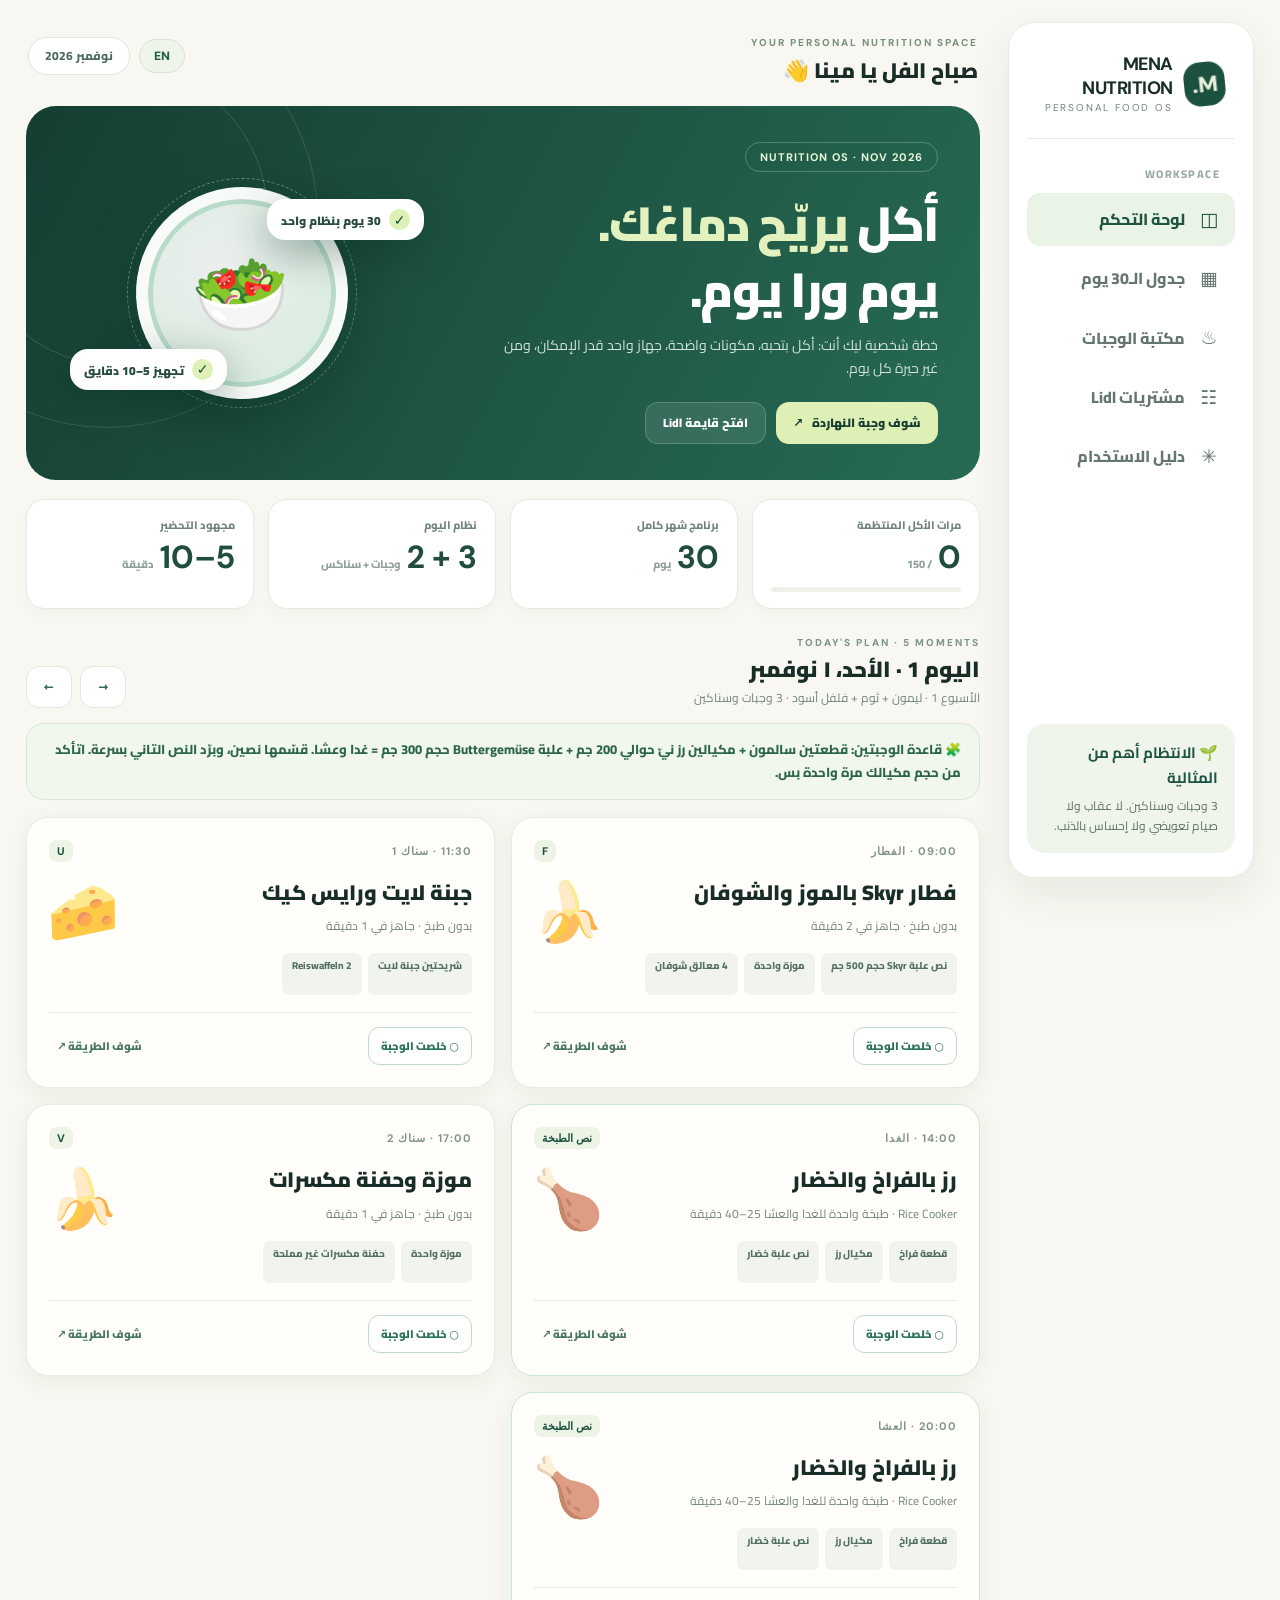
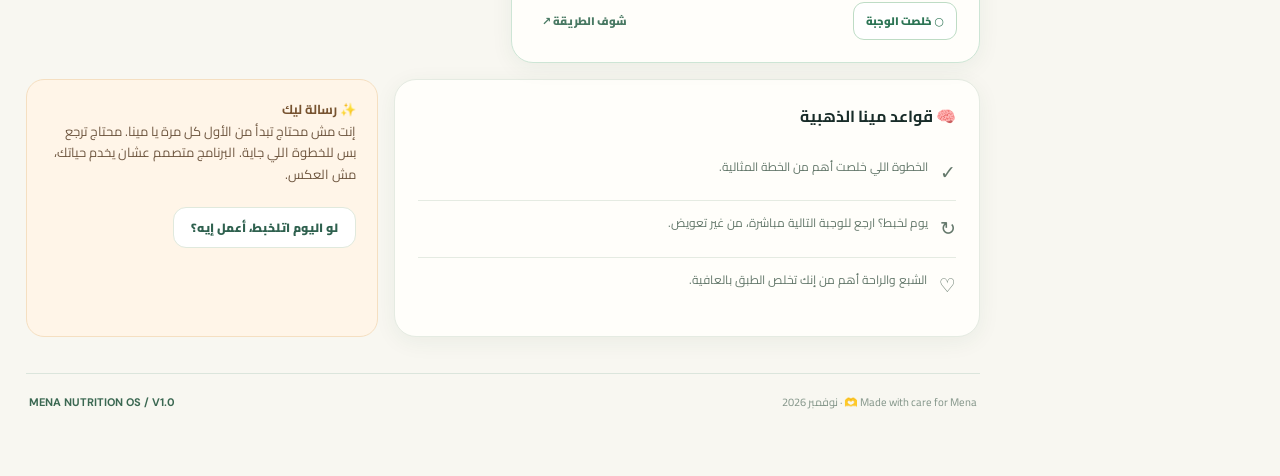
==== commit de7472cf: "Refine batch rice portions to one 100g scoop per meal" ====
--- a/ar.html
+++ b/ar.html
@@ -54,14 +54,14 @@
     </div>
     <section class="section active" id="dashboard">
       <div class="section-title"><div><div class="kicker">TODAY'S PLAN · 5 MOMENTS</div><h3 id="day-heading">خطة اليوم الأول</h3><p id="day-subtitle">3 وجبات وسناكين. طبخة واحدة للغدا والعشا.</p></div><div style="display:flex;gap:8px"><button class="btn btn-outline" id="prev-day" aria-label="اليوم السابق">→</button><button class="btn btn-outline" id="next-day" aria-label="اليوم التالي">←</button></div></div>
-      <div class="routine-note">🧩 قاعدة الوجبتين: قطعتين سالمون + مكيال رز نيّ حوالي 100 جم + علبة Buttergemüse حجم 300 جم = غدا وعشا. قسّمها نصين، وبرّد النص التاني بسرعة. اتأكد من حجم مكيالك مرة واحدة بس.</div>
+      <div class="routine-note">🧩 قاعدة الوجبتين: قطعتين سالمون + مكيالين رز نيّ حوالي 200 جم + علبة Buttergemüse حجم 300 جم = غدا وعشا. قسّمها نصين، وبرّد النص التاني بسرعة. اتأكد من حجم مكيالك مرة واحدة بس.</div>
       <div class="day-grid" id="today-meals"></div>
       <div class="info-row"><div class="card info-panel"><h4>🧠 قواعد مينا الذهبية</h4><div class="rule"><span class="rule-icon">✓</span><span>الخطوة اللي خلصت أهم من الخطة المثالية.</span></div><div class="rule"><span class="rule-icon">↻</span><span>يوم لخبط؟ ارجع للوجبة التالية مباشرة، من غير تعويض.</span></div><div class="rule"><span class="rule-icon">♡</span><span>الشبع والراحة أهم من إنك تخلص الطبق بالعافية.</span></div></div><div class="note-card"><b>✨ رسالة ليك</b><br>إنت مش محتاج تبدأ من الأول كل مرة يا مينا. محتاج ترجع بس للخطوة اللي جاية. البرنامج متصمم عشان يخدم حياتك، مش العكس.<br><br><button class="btn btn-outline" id="reset-support">لو اليوم اتلخبط، أعمل إيه؟</button></div></div>
     </section>
     <section class="section" id="calendar"><div class="section-title"><div><div class="kicker">MONTHLY ROADMAP</div><h3>شهر كامل بنظام سهل</h3><p>الفطار والسناكس جاهزين بسرعة. الغدا والعشا من نفس الطبخة.</p></div></div><div class="week-tabs" id="week-tabs"></div><div class="week-banner" id="week-banner"></div><div class="calendar" id="calendar-grid"></div></section>
     <section class="section" id="recipes"><div class="section-title"><div><div class="kicker">RECIPE LIBRARY</div><h3>8 طبخات تطلع وجبتين + أفكار جاهزة</h3><p>افتح أي وصفة عشان تشوف العبوات كاملة وطريقة التحضير السهلة.</p></div></div><div class="recipe-tools"><div class="filters"><button class="filter active" data-filter="all">كل الوصفات</button><button class="filter" data-filter="rice">🍚 Rice Cooker</button><button class="filter" data-filter="air">♨ Air Fryer</button></div><div class="badge">كل طبخة رئيسية تكفي وجبتين</div></div><div class="recipes-grid" id="recipes-grid"></div></section>
     <section class="section" id="shopping"><div class="section-title"><div><div class="kicker">WEEKLY GROCERY SYSTEM</div><h3>مشتريات جاهزة من غير ميزان 🛒</h3><p>الكميات تقدير للتسوق، مش حد أقصى للأكل. راجع حجم العبوة الفعلي.</p></div><div class="shop-actions"><button class="btn btn-outline" id="copy-shopping">⧉ نسخ القائمة</button><button class="btn btn-outline" id="reset-shopping">↻ إعادة التأشير</button></div></div><div class="shopping-intro"><div class="shopping-callout"><h4>🧺 الوحدات اللي هتسهّل حياتك</h4><p>علبة Freshona Buttergemüse 300 جم، قطع سالمون متكيسة لوحدها، بطاطس Wedges متقطعة، وجبنة قليلة الدسم شرايح. لو البسلة بتضايق بطنك، هات خضار مجمد من غير بسلة.</p></div><div class="shopping-info"><b id="shopping-count">0 / 0</b><span>منتج اتشطب من قايمة التسوق</span></div></div><div class="shopping-list" id="shopping-groups"></div></section>
-    <section class="section" id="guide"><div class="section-title"><div><div class="kicker">HOW IT WORKS</div><h3>دليل مينا العملي</h3><p>مفيش تقطيع كتير ولا وزن كل يوم، والطبق مش لازم تخلصه غصب.</p></div></div><div class="guide-grid"><div class="card guide"><div class="guide-big">🧩</div><h4>طبخة واحدة = وجبتين</h4><p>يوم الرز: قطعتين سالمون متكيسين كل واحدة لوحدها + مكيال 100 جم رز نيّ + علبة Buttergemüse 300 جم. اقسم الطبخة على الغدا والعشا، أو اليوم اللي بعده لو حفظتها صح.</p><ul><li>اتأكد من مكيال الرز مرة واحدة؛ حجم المكيال مش دايمًا معناه نفس وزن الرز.</li><li>شيل كل الأكياس البلاستيك قبل الطبخ.</li><li>Buttergemüse فيها بسلة. لو بتتعبك، اختار خضار من غير بسلة.</li></ul></div><div class="card guide"><div class="guide-big">🍚</div><h4>أمان الـRice Cooker</h4><p>الرز والخضار في الحلة. الفراخ أو السمك النيّ في سلة التبخير المخصصة فقط لو الجهاز بيسمح بتسويتهم بأمان. غير كده اطبخ البروتين في الإير فراير.</p><ul><li>متفترضش إن دورة الرز كفاية للحمة النيّة.</li><li>اتبع تعليمات العبوة وقيس الحرارة الداخلية.</li><li>برّد نص الرز التاني بسرعة؛ الرز المطبوخ حساس للتخزين.</li></ul></div><div class="card guide"><div class="guide-big">♨️</div><h4>Air Fryer من غير سكينة</h4><p>هات بطاطس Wedges مجمدة ومتقطعة. ضيف البروتين والخضار في التوقيت المناسب. لو السلة زحمة اقسم التسوية على مرتين.</p><ul><li>الفراخ 74°C، اللحمة المفرومة 71°C، والسمك 63°C كمعايير عملية للحرارة الداخلية.</li><li>البيض يستوي بالكامل.</li><li>البطاطس المتبّلة الجاهزة ممكن تكون فيها زيت بالفعل.</li></ul></div><div class="card guide"><div class="guide-big">🌱</div><h4>الانتظام أولًا</h4><p>مثال قابل للتغيير: فطار 09:00، سناك 11:30، غدا 14:00، سناك 17:00، عشا 20:00. ظبطهم حسب يومك وجوعك. بدل نظام الوجبتين والصيام الطويل.</p><p>الأكل المنتظم ممكن يساعد يقلل الجوع الشديد وفقدان التحكم. الدايت القاسي ممكن يصعّب التعامل مع نوبات الأكل. الدعم النفسي والعلاج المعرفي السلوكي ممكن يساعدوا جدًا.</p></div></div><div class="note-card" style="margin-top:17px"><b>💚 قاعدة الرجوع:</b> لو وجبة اتلخبطت، كمل الوجبة اللي بعدها بشكل طبيعي. مفيش صيام تعويضي. الأداة لتنظيم الأكل، مش وصفة سعرات أو عقاب. برّد الرز بسرعة واحفظه في التلاجة وسخّنه كويس مرة واحدة.</div><div class="disclaimer">برنامج تنظيم أكل تعليمي، مش تشخيص طبي ولا خطة معتمدة من أخصائي. المصادر: <a href="https://www.nhs.uk/mental-health/conditions/binge-eating/treatment/" target="_blank" rel="noopener">NHS</a>، <a href="https://www.berkshirehealthcare.nhs.uk/media/hb4c5ppw/regular-eating-for-recovery.pdf" target="_blank" rel="noopener">دليل الانتظام في الأكل</a>، <a href="https://www.bfr.bund.de/fragen-und-antworten/thema/vorkochen-fuer-mehrere-tage/" target="_blank" rel="noopener">سلامة الطعام BfR</a>.</div></section>
+    <section class="section" id="guide"><div class="section-title"><div><div class="kicker">HOW IT WORKS</div><h3>دليل مينا العملي</h3><p>مفيش تقطيع كتير ولا وزن كل يوم، والطبق مش لازم تخلصه غصب.</p></div></div><div class="guide-grid"><div class="card guide"><div class="guide-big">🧩</div><h4>طبخة واحدة = وجبتين</h4><p>يوم الرز: قطعتين سالمون متكيسين كل واحدة لوحدها + مكيالين رز نيّ (100 جم للمكيال) + علبة Buttergemüse 300 جم. اقسم الطبخة على الغدا والعشا، أو اليوم اللي بعده لو حفظتها صح.</p><ul><li>اتأكد من مكيال الرز مرة واحدة؛ حجم المكيال مش دايمًا معناه نفس وزن الرز.</li><li>شيل كل الأكياس البلاستيك قبل الطبخ.</li><li>Buttergemüse فيها بسلة. لو بتتعبك، اختار خضار من غير بسلة.</li></ul></div><div class="card guide"><div class="guide-big">🍚</div><h4>أمان الـRice Cooker</h4><p>الرز والخضار في الحلة. الفراخ أو السمك النيّ في سلة التبخير المخصصة فقط لو الجهاز بيسمح بتسويتهم بأمان. غير كده اطبخ البروتين في الإير فراير.</p><ul><li>متفترضش إن دورة الرز كفاية للحمة النيّة.</li><li>اتبع تعليمات العبوة وقيس الحرارة الداخلية.</li><li>برّد نص الرز التاني بسرعة؛ الرز المطبوخ حساس للتخزين.</li></ul></div><div class="card guide"><div class="guide-big">♨️</div><h4>Air Fryer من غير سكينة</h4><p>هات بطاطس Wedges مجمدة ومتقطعة. ضيف البروتين والخضار في التوقيت المناسب. لو السلة زحمة اقسم التسوية على مرتين.</p><ul><li>الفراخ 74°C، اللحمة المفرومة 71°C، والسمك 63°C كمعايير عملية للحرارة الداخلية.</li><li>البيض يستوي بالكامل.</li><li>البطاطس المتبّلة الجاهزة ممكن تكون فيها زيت بالفعل.</li></ul></div><div class="card guide"><div class="guide-big">🌱</div><h4>الانتظام أولًا</h4><p>مثال قابل للتغيير: فطار 09:00، سناك 11:30، غدا 14:00، سناك 17:00، عشا 20:00. ظبطهم حسب يومك وجوعك. بدل نظام الوجبتين والصيام الطويل.</p><p>الأكل المنتظم ممكن يساعد يقلل الجوع الشديد وفقدان التحكم. الدايت القاسي ممكن يصعّب التعامل مع نوبات الأكل. الدعم النفسي والعلاج المعرفي السلوكي ممكن يساعدوا جدًا.</p></div></div><div class="note-card" style="margin-top:17px"><b>💚 قاعدة الرجوع:</b> لو وجبة اتلخبطت، كمل الوجبة اللي بعدها بشكل طبيعي. مفيش صيام تعويضي. الأداة لتنظيم الأكل، مش وصفة سعرات أو عقاب. برّد الرز بسرعة واحفظه في التلاجة وسخّنه كويس مرة واحدة.</div><div class="disclaimer">برنامج تنظيم أكل تعليمي، مش تشخيص طبي ولا خطة معتمدة من أخصائي. المصادر: <a href="https://www.nhs.uk/mental-health/conditions/binge-eating/treatment/" target="_blank" rel="noopener">NHS</a>، <a href="https://www.berkshirehealthcare.nhs.uk/media/hb4c5ppw/regular-eating-for-recovery.pdf" target="_blank" rel="noopener">دليل الانتظام في الأكل</a>، <a href="https://www.bfr.bund.de/fragen-und-antworten/thema/vorkochen-fuer-mehrere-tage/" target="_blank" rel="noopener">سلامة الطعام BfR</a>.</div></section>
     <footer class="footer"><span>Made with care for Mena 🫶 · نوفمبر 2026</span><strong>MENA NUTRITION OS / V1.0</strong></footer>
   </main>
 </div>
@@ -72,13 +72,13 @@
 (() => {
   'use strict';
   const ingredients = {
-    C:['قطعتين صدر فراخ جاهزين','مكيال رز نيّ واحد ≈ 100 جم','علبة Freshona Buttergemüse كاملة 300 جم'],
+    C:['قطعتين صدر فراخ جاهزين','مكيالين رز نيّ ≈ 200 جم','علبة Freshona Buttergemüse كاملة 300 جم'],
     P:['قطعتين فراخ جاهزين','كيس بطاطس Wedges مجمدة ≈ 750 جم','علبة خضار مجمد 300 جم'],
-    L:['قطعتين لاكس كل واحدة متكيسة','مكيال رز نيّ واحد ≈ 100 جم','علبة Buttergemüse كاملة 300 جم'],
-    T:['علبتين تونة مصفّيين','مكيال رز نيّ واحد ≈ 100 جم','علبة خضار 300 جم','اختياري: شريحتين جبنة لايت'],
+    L:['قطعتين لاكس كل واحدة متكيسة','مكيالين رز نيّ ≈ 200 جم','علبة Buttergemüse كاملة 300 جم'],
+    T:['علبتين تونة مصفّيين','مكيالين رز نيّ ≈ 200 جم','علبة خضار 300 جم','اختياري: شريحتين جبنة لايت'],
     K:['علبة لحمة مفرومة لايت ≈ 400 جم','كيس بطاطس Wedges ≈ 750 جم','علبة خضار 300 جم','كمون + بابريكا'],
     E:['4 بيضات','4 شرايح جبنة قليلة الدسم','كيس بطاطس Wedges ≈ 750 جم','علبة خضار 300 جم'],
-    B:['علبة لحمة مفرومة لايت ≈ 400 جم','مكيال رز نيّ ≈ 100 جم','علبة Buttergemüse 300 جم','بابريكا + فلفل أسود'],
+    B:['علبة لحمة مفرومة لايت ≈ 400 جم','مكيالين رز نيّ ≈ 200 جم','علبة Buttergemüse 300 جم','بابريكا + فلفل أسود'],
     S:['قطعتين لاكس متكيسين كل واحدة لوحدها','كيس بطاطس Wedges ≈ 750 جم','علبة خضار 300 جم'],
     F:['نص علبة Skyr حجم 500 جم','موزة واحدة','4 معالق شوفان'],
     G:['بيضتين','شريحتين جبنة Gouda لايت','2 رايس كيك (Reiswaffeln)'],
@@ -86,19 +86,19 @@
     V:['موزة واحدة','حفنة مكسرات غير مملحة']
   };
   const serving={
-    C:['قطعة فراخ','نص مكيال رز','نص علبة خضار'],P:['قطعة فراخ','نص كيس بطاطس','نص علبة خضار'],
-    L:['قطعة لاكس','نص مكيال رز','نص علبة خضار'],T:['علبة تونة','نص مكيال رز','نص علبة خضار'],
+    C:['قطعة فراخ','مكيال رز','نص علبة خضار'],P:['قطعة فراخ','نص كيس بطاطس','نص علبة خضار'],
+    L:['قطعة لاكس','مكيال رز','نص علبة خضار'],T:['علبة تونة','مكيال رز','نص علبة خضار'],
     K:['نص علبة لحمة','نص كيس بطاطس','نص علبة خضار'],E:['بيضتين + شريحتين جبنة','نص كيس بطاطس','نص علبة خضار'],
-    B:['نص علبة لحمة','نص مكيال رز','نص علبة خضار'],S:['قطعة لاكس','نص كيس بطاطس','نص علبة خضار']
+    B:['نص علبة لحمة','مكيال رز','نص علبة خضار'],S:['قطعة لاكس','نص كيس بطاطس','نص علبة خضار']
   };
   const recipes = {
-    C:{name:'رز بالفراخ والخضار',emoji:'🍗',device:'rice',mins:'25–40',tag:'Rice Cooker',batch:true,steps:['شيل التغليف واغسل مكيال الرز وحطه بالمية المناسبة مع علبة الخضار 300 جم.','حط قطعتين الفراخ في سلة التبخير المخصصة للحوم لو جهازك بيدعمها بأمان؛ غير كده اعملهم في الإير فراير.','اتأكد إن الفراخ وصلت 74°C من جوه. اقسم الطبخة وجبتين وحط التانية في التلاجة بسرعة.'],tip:'قطعتين فراخ + مكيال رز + علبة خضار. من غير سكينة ولا وزن.'},
+    C:{name:'رز بالفراخ والخضار',emoji:'🍗',device:'rice',mins:'25–40',tag:'Rice Cooker',batch:true,steps:['شيل التغليف واغسل مكيالين رز وحطهم بالمية المناسبة مع علبة الخضار 300 جم.','حط قطعتين الفراخ في سلة التبخير المخصصة للحوم لو جهازك بيدعمها بأمان؛ غير كده اعملهم في الإير فراير.','اتأكد إن الفراخ وصلت 74°C من جوه. اقسم الطبخة وجبتين وحط التانية في التلاجة بسرعة.'],tip:'قطعتين فراخ + مكيالين رز + علبة خضار. من غير سكينة ولا وزن.'},
     P:{name:'فراخ وبطاطس Wedges',emoji:'🍟',device:'air',mins:'25–40',tag:'Air Fryer',batch:true,steps:['افتح كيس البطاطس المجمدة المقطعة وحطها في الإير فراير حسب تعليمات العبوة.','ضيف قطعتين فراخ وعلبة خضار في المراحل المناسبة. لو السلة زحمة اطبخ على دورتين.','اتأكد إن الفراخ وصلت 74°C، واقسم الأكل وجبتين.'],tip:'البطاطس المتبلة الجاهزة ممكن فيها زيت، مش لازم تضيف زيت تاني.'},
-    L:{name:'قطعتين لاكس + رز + Buttergemüse',emoji:'🐟',device:'rice',mins:'20–35',tag:'Rice Cooker',batch:true,steps:['فك تغليف قطعتين اللاكس واتبع تعليمات فك التجميد، واغسل مكيال الرز واضبط المياه.','ضيف علبة Buttergemüse 300 جم. حط السمك في سلة تبخير مناسبة لو الجهاز بيدعمها، وإلا استخدم الإير فراير.','سوّي السمك تمامًا واتأكد من الحرارة (63°C معيار عملي)، واقسم الأكل غدا وعشا. برّد الباقي بسرعة.'],tip:'دي وجبتك البرنس: قطعتين لاكس متكيسين + مكيال رز + علبة خضار.'},
-    T:{name:'رز بالتونة والخضار بالزبدة',emoji:'🥫',device:'rice',mins:'20–30',tag:'Rice Cooker',batch:true,steps:['سوّي مكيال رز وعلبة خضار 300 جم بالمية المناسبة في الريس كوكر.','بعد ما الرز يخلص، افتح علبتين تونة وصفّيهم وضيفهم مع ليمون وفلفل. ممكن شريحتين جبنة لايت لو عايز.','اقسم الأكل وجبتين وبرّد الوجبة التانية بسرعة.'],tip:'أفضل وجبة إنقاذ في اليوم الزحمة: خضار ورز وتونة.'},
+    L:{name:'قطعتين لاكس + رز + Buttergemüse',emoji:'🐟',device:'rice',mins:'20–35',tag:'Rice Cooker',batch:true,steps:['فك تغليف قطعتين اللاكس واتبع تعليمات فك التجميد، واغسل مكيالين رز واضبط المياه.','ضيف علبة Buttergemüse 300 جم. حط السمك في سلة تبخير مناسبة لو الجهاز بيدعمها، وإلا استخدم الإير فراير.','سوّي السمك تمامًا واتأكد من الحرارة (63°C معيار عملي)، واقسم الأكل غدا وعشا. برّد الباقي بسرعة.'],tip:'دي وجبتك البرنس: قطعتين لاكس متكيسين + مكيالين رز + علبة خضار.'},
+    T:{name:'رز بالتونة والخضار بالزبدة',emoji:'🥫',device:'rice',mins:'20–30',tag:'Rice Cooker',batch:true,steps:['سوّي مكيالين رز وعلبة خضار 300 جم بالمية المناسبة في الريس كوكر.','بعد ما الرز يخلص، افتح علبتين تونة وصفّيهم وضيفهم مع ليمون وفلفل. ممكن شريحتين جبنة لايت لو عايز.','اقسم الأكل وجبتين وبرّد الوجبة التانية بسرعة.'],tip:'أفضل وجبة إنقاذ في اليوم الزحمة: خضار ورز وتونة.'},
     K:{name:'كفتة لايت وبطاطس جاهزة',emoji:'🥩',device:'air',mins:'25–40',tag:'Air Fryer',batch:true,steps:['افتح علبة لحمة مفرومة حوالي 400 جم وشكل منها 4 أقراص بملعقة أو بإيدك.','حط كيس بطاطس Wedges وعلبة خضار، وسوّي على دفعتين لو السلة صغيرة.','الكفتة لازم توصل 71°C من جوه. اقسمها لوجبتين.'],tip:'علبة لحمة كاملة تكفي الغدا والعشا، من غير ميزان.'},
     E:{name:'بيض وبطاطس وجبنة لايت',emoji:'🍳',device:'air',mins:'25–40',tag:'Air Fryer',batch:true,steps:['ابدأ البطاطس Wedges والخضار حسب تعليمات العبوة.','اخلط 4 بيضات مع 4 شرايح جبنة لايت في طبق مناسب للإير فراير.','لما البيض يستوي تمامًا، اقسم الأكل على طبقين، بيضتين لكل وجبة.'],tip:'الجبنة اللايت سايحة مع البيض والبطاطس هتبقى لذيذة.'},
-    B:{name:'رز باللحمة المفرومة لايت',emoji:'🥩',device:'rice',mins:'25–40',tag:'Rice Cooker + Beef',batch:true,steps:['سوّي مكيال رز وعلبة خضار 300 جم في الريس كوكر.','سوّي علبة اللحمة 400 جم بشكل منفصل في طبق مناسب للإير فراير أو طاسة، لحد 71°C.','اخلط المكونات واقسمها نصين. برّد الوجبة التانية بسرعة.'],tip:'تبديل لطيف من يوم الكفتة، وبنفس العبوات الجاهزة.'},
+    B:{name:'رز باللحمة المفرومة لايت',emoji:'🥩',device:'rice',mins:'25–40',tag:'Rice Cooker + Beef',batch:true,steps:['سوّي مكيالين رز وعلبة خضار 300 جم في الريس كوكر.','سوّي علبة اللحمة 400 جم بشكل منفصل في طبق مناسب للإير فراير أو طاسة، لحد 71°C.','اخلط المكونات واقسمها نصين. برّد الوجبة التانية بسرعة.'],tip:'تبديل لطيف من يوم الكفتة، وبنفس العبوات الجاهزة.'},
     S:{name:'لاكس وبطاطس متقطعة',emoji:'🐠',device:'air',mins:'25–35',tag:'Air Fryer',batch:true,steps:['ابدأ كيس بطاطس Wedges المجمدة في الإير فراير.','شيل أكياس قطعتين اللاكس وضيفهم مع علبة خضار في الوقت المناسب. لو السلة صغيرة اشتغل على دورتين.','اتأكد إن اللاكس استوى تمامًا (63°C معيار عملي)، واقسم الطبخة وجبتين.'],tip:'قطعتين لاكس فرديين من غير تقطيع ولا سكينة.'},
     F:{name:'فطار Skyr بالموز والشوفان',emoji:'🍌',device:'cold',mins:'2',tag:'بدون طبخ',steps:['خد حوالي نص علبة Skyr حجم 500 جم.','ضيف موزة و4 معالق شوفان. خلاص!'],tip:'لو جعان بعدها كل أكتر، مش محتاج تحبس نفسك في كمية.'},
     G:{name:'بيض وجبنة لايت ورايس كيك',emoji:'🍳',device:'air',mins:'10–15',tag:'Air Fryer',steps:['سوّي بيضتين في طبق صغير مناسب للإير فراير لحد ما يستووا تمامًا.','كلهم مع شريحتين جبنة لايت و2 Reiswaffeln.'],tip:'ممكن تجهز البيض مسلوق من اليوم اللي قبله لو أسهل.'},
@@ -115,9 +115,9 @@
   ];
   const days=Array.from({length:30},(_,i)=>{const main=i%7===3&&Math.floor(i/7)%2===1?'B':weekPattern[i%7][0];return {number:i+1,breakfast:i%2===0?'F':'G',lunch:main,dinner:main}});
   const shopping={
-    pantry:{title:'📦 أول الشهر · الأساسيات',subtitle:'زوّد حسب احتياجك',items:[['Golden Sun Reis','2 كجم، مكيال لكل طبخة رز'],['Haferflocken','كيس حوالي 500–750 جم'],['Reiswaffeln','حوالي 8 عبوات حسب العدد داخل الكيس'],['Nüsse ungesalzen','حوالي 600–750 جم'],['Gewürze','ليمون، بابريكا، كمون، فلفل، ثوم'],['Olivenöl / سمنة بلدي','اختياري، الخضار بالزبدة والبطاطس المتبلة فيهم دهون بالفعل']]},
+    pantry:{title:'📦 أول الشهر · الأساسيات',subtitle:'زوّد حسب احتياجك',items:[['Golden Sun Reis','4 أكياس × 1 كجم، مكيالين لكل طبخة رز'],['Haferflocken','كيس حوالي 500–750 جم'],['Reiswaffeln','حوالي 8 عبوات حسب العدد داخل الكيس'],['Nüsse ungesalzen','حوالي 600–750 جم'],['Gewürze','ليمون، بابريكا، كمون، فلفل، ثوم'],['Olivenöl / سمنة بلدي','اختياري، الخضار بالزبدة والبطاطس المتبلة فيهم دهون بالفعل']]},
     weekly:{title:'🛒 كل أسبوع · عبوات جاهزة',subtitle:'تقدير لأسبوع فيه 3 وجبات وسناكين كل يوم',items:[['Freshona Buttergemüse 300 g','7 علب، أو خضار من غير بسلة حسب راحتك'],['Ocean Sea Lachsfilets','4 قطع متكيسة لوحدها، غالبًا 125 جم للقطعة'],['Hähnchenbrustfilet','4 قطع، حوالي 600–800 جم'],['Rinderhackfleisch mager','علبة واحدة حوالي 400 جم'],['Harvest Basket Kartoffel-Wedges TK','4 أكياس حوالي 750 جم لكل كيس'],['Nixe Thunfisch','علبتين تونة'],['Eier','حوالي 12 بيضة'],['Gouda light Scheiben','حوالي 3 عبوات، 24–30 شريحة حسب النوع'],['Milbona Skyr Natur','علبتين × 500 جم'],['Bananen','حوالي 11 موزة'],['Reiswaffeln + Nüsse','من مخزون أول الشهر']]},
-    last:{title:'🌿 آخر يومين · 29 و30 نوفمبر',subtitle:'لو مفيش مخزون كفاية',items:[['Hähnchenbrustfilet','قطعتين'],['Ocean Sea Lachs','قطعتين منفصلتين'],['Buttergemüse / خضار بدون بسلة','علبتين × 300 جم'],['رز نيّ','مكيالين، حوالي 200 جم'],['Eier','بيضتين'],['جبنة لايت Scheiben','6 شرايح'],['Reiswaffeln','6 قطع'],['Skyr','نص علبة ≈ 250 جم'],['Bananen','3 موزات'],['Nüsse','حفنتين']]}
+    last:{title:'🌿 آخر يومين · 29 و30 نوفمبر',subtitle:'لو مفيش مخزون كفاية',items:[['Hähnchenbrustfilet','قطعتين'],['Ocean Sea Lachs','قطعتين منفصلتين'],['Buttergemüse / خضار بدون بسلة','علبتين × 300 جم'],['رز نيّ','4 مكاييل، حوالي 400 جم'],['Eier','بيضتين'],['جبنة لايت Scheiben','6 شرايح'],['Reiswaffeln','6 قطع'],['Skyr','نص علبة ≈ 250 جم'],['Bananen','3 موزات'],['Nüsse','حفنتين']]}
   };
   const storageKey='mena-nutrition-os-v1';
   let saved={};try{saved=JSON.parse(localStorage.getItem(storageKey))||{}}catch(e){}
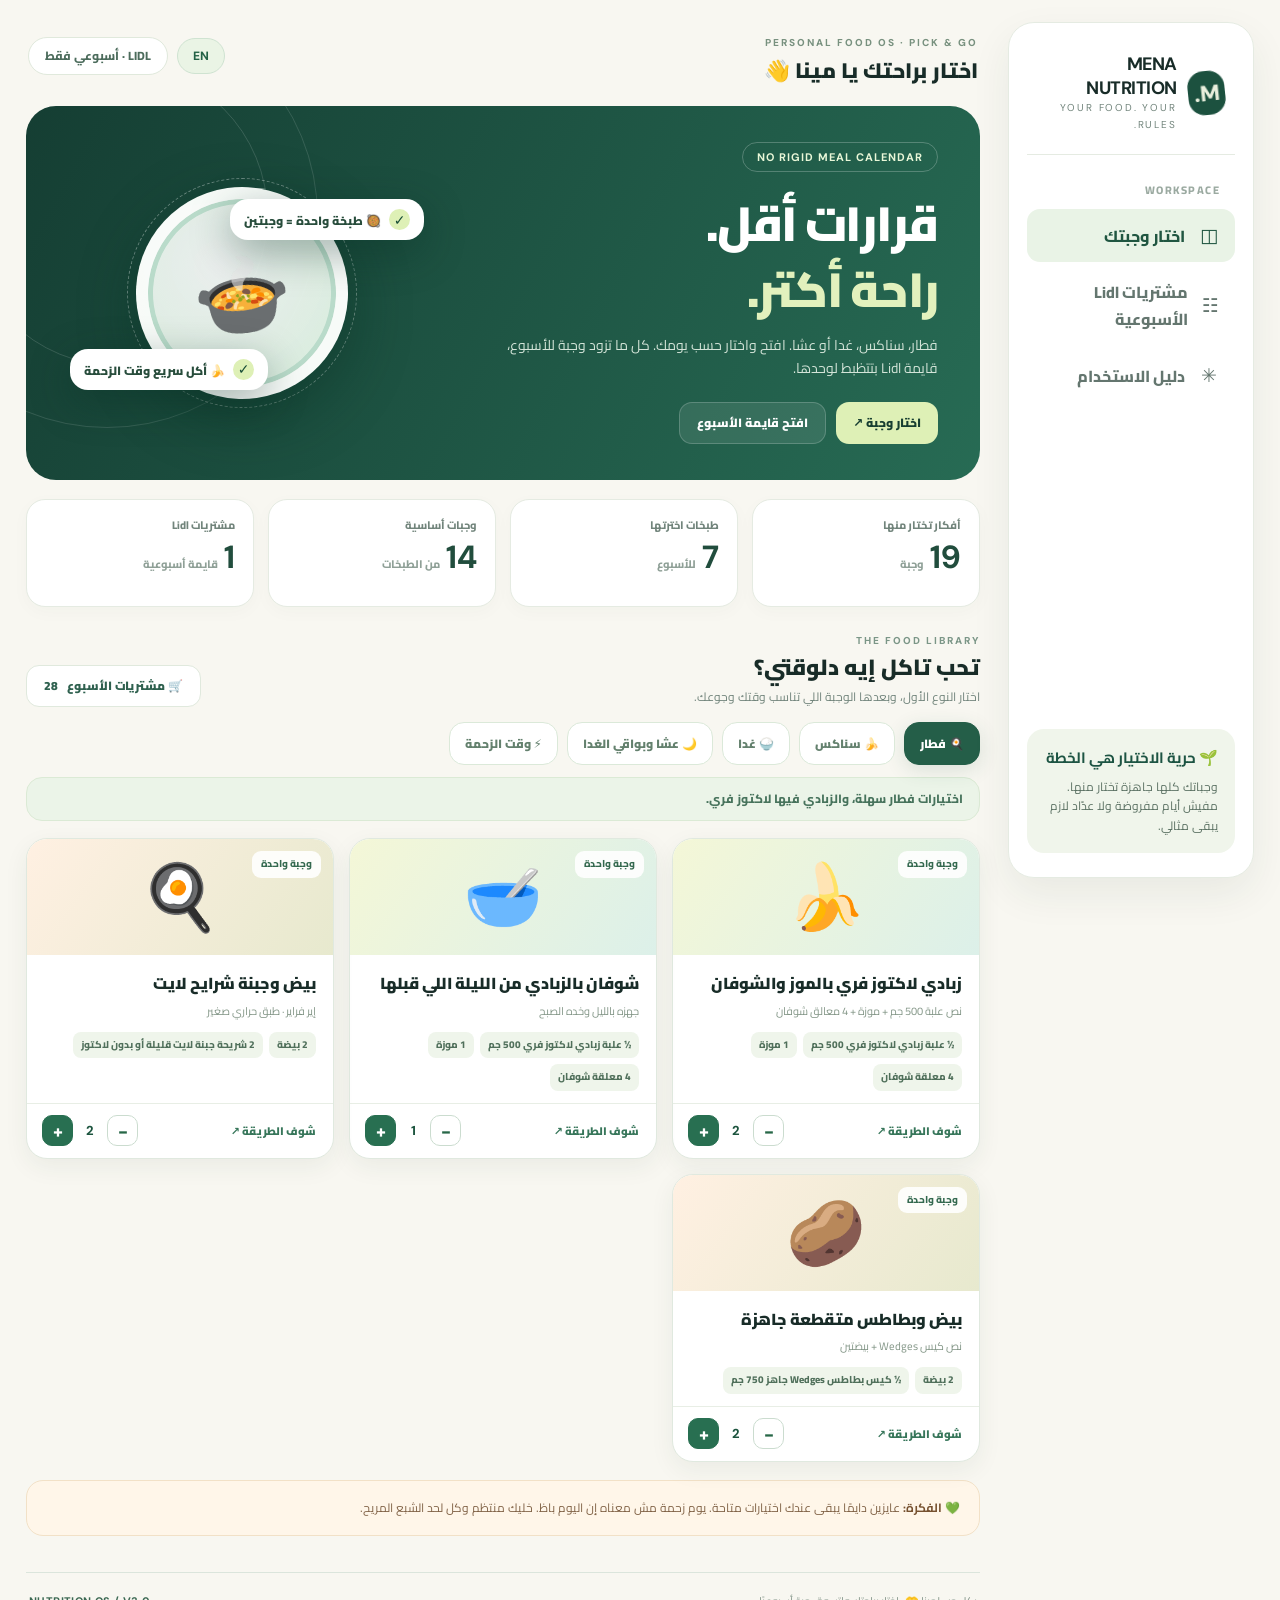
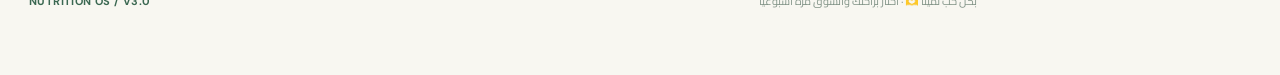
==== commit c8b7be4c: "Nutrition OS v3: free meal choice, 7-day Lidl shopping only, lactose-aware" ====
--- a/ar.html
+++ b/ar.html
@@ -2,168 +2,88 @@
 <html lang="ar" dir="rtl">
 <head>
   <meta charset="utf-8">
-  <meta name="viewport" content="width=device-width, initial-scale=1">
+  <meta name="viewport" content="width=device-width,initial-scale=1">
   <meta name="theme-color" content="#173c32">
-  <meta name="description" content="Mena Nutrition OS — خطة 30 يوم، 3 وجبات وسناكين يوميًا، طبخة واحدة لوجبتين، مشتريات Lidl من غير ميزان يومي.">
-  <title>Mena Nutrition OS | خطة نوفمبر</title>
+  <meta name="description" content="Mena Nutrition OS: اختار فطارك وسناكك وغداك وعشاك بحرية، وقايمة Lidl أسبوعية تتظبط تلقائيًا.">
+  <title>Mena Nutrition OS | اختار براحتك</title>
   <link rel="preconnect" href="https://fonts.googleapis.com">
   <link rel="preconnect" href="https://fonts.gstatic.com" crossorigin>
-  <link href="https://fonts.googleapis.com/css2?family=Cairo:wght@400;500;600;700;800;900&family=DM+Sans:wght@400;500;600;700&display=swap" rel="stylesheet">
-  <style>
-    :root{color-scheme:light;--ink:#182c28;--muted:#71847b;--green:#1d5443;--green2:#28765e;--lime:#d9edbf;--cream:#f8f7f1;--paper:#fffefa;--line:#e5ebe2;--orange:#efae74;--shadow:0 16px 40px rgba(22,57,42,.07);--radius:22px}
-    *{box-sizing:border-box}html{scroll-behavior:smooth}body{margin:0;background:var(--cream);color:var(--ink);font-family:'Cairo',system-ui,sans-serif;line-height:1.65}button,input{font:inherit}button{cursor:pointer}a{color:inherit;text-decoration:none}button:focus-visible,a:focus-visible,input:focus-visible{outline:3px solid #edb878;outline-offset:3px}
-    .shell{max-width:1420px;margin:auto;display:grid;grid-template-columns:246px minmax(0,1fr);gap:28px;padding:22px 26px 46px}.sidebar{position:sticky;top:22px;align-self:start;min-height:calc(100vh - 44px);background:#fff;border:1px solid var(--line);border-radius:26px;padding:24px 18px;display:flex;flex-direction:column;box-shadow:var(--shadow)}.logo{display:flex;align-items:center;gap:11px;padding:5px 10px 21px;border-bottom:1px solid var(--line)}.logo-mark{background:#1c513f;color:#e9efdd;border-radius:16px;width:44px;height:44px;display:grid;place-items:center;font:900 22px 'DM Sans',sans-serif;transform:rotate(-6deg)}.logo strong{display:block;font:700 18px 'DM Sans',sans-serif;letter-spacing:-.5px}.logo small{display:block;color:var(--muted);font-size:10px;font-family:'DM Sans',sans-serif;letter-spacing:1.8px}.nav-title{color:#9baaa1;font-size:11px;font-weight:800;letter-spacing:1.5px;padding:26px 15px 10px}.nav{display:grid;gap:6px}.nav-btn{display:flex;align-items:center;gap:12px;border:0;background:transparent;color:#64766f;border-radius:13px;padding:11px 14px;text-align:right;font-weight:800;width:100%;transition:.2s}.nav-btn:hover{background:#f2f6ee;color:var(--green)}.nav-btn.active{background:#e9f3e6;color:#205641}.nav-icon{font-size:19px;width:24px;text-align:center}.sidebar-bottom{margin-top:auto;border-radius:17px;padding:17px;background:#f0f5eb;font-size:12px;color:#5b7163}.sidebar-bottom b{display:block;font-size:15px;color:var(--green);margin-bottom:6px}
-    .main{min-width:0}.topbar{display:flex;align-items:center;justify-content:space-between;gap:20px;margin:5px 2px 20px}.eyebrow{font-family:'DM Sans',sans-serif;font-size:10px;letter-spacing:2px;text-transform:uppercase;font-weight:800;color:#78917f}.topbar h1{font-size:21px;margin:3px 0 0;font-weight:900;line-height:1.4}.today-pill{border:1px solid #e0e9dc;border-radius:100px;background:#fff;padding:8px 16px;font-size:12px;font-weight:800;color:#4c6c5c;white-space:nowrap}.hero{position:relative;overflow:hidden;background:linear-gradient(118deg,#153e33,#276b54);border-radius:30px;min-height:310px;color:#fff;padding:36px 42px;display:grid;grid-template-columns:1.2fr .8fr;align-items:center;isolation:isolate}.hero:before{content:"";position:absolute;z-index:-1;border:1px solid #ffffff20;width:420px;height:420px;border-radius:50%;left:-130px;top:-100px}.hero:after{content:"";position:absolute;z-index:-1;border:1px solid #ffffff24;width:300px;height:300px;border-radius:50%;left:-60px;top:-42px}.hero-copy{max-width:620px}.hero-tag{display:inline-flex;align-items:center;gap:8px;padding:7px 14px;border:1px solid #ffffff3b;color:#e9f7d8;border-radius:99px;font:700 11px 'DM Sans',sans-serif;letter-spacing:1px}.hero h2{font-size:clamp(29px,3.8vw,48px);line-height:1.38;letter-spacing:-1.3px;font-weight:900;max-width:610px;margin:18px 0 12px}.hero h2 span{color:#e2f1bd}.hero p{max-width:450px;font-size:14px;color:#d3e4d8;margin:0 0 22px}.hero-actions{display:flex;flex-wrap:wrap;gap:10px}.btn{border:0;border-radius:13px;padding:10px 17px;font-size:12px;font-weight:900;display:inline-flex;justify-content:center;align-items:center;gap:9px;transition:.2s}.btn:hover{transform:translateY(-2px)}.btn-primary{background:#def0b6;color:#173e31}.btn-ghost{background:#ffffff18;color:#fff;border:1px solid #ffffff30}.btn-outline{background:#fff;color:#2f614f;border:1px solid #e0e9dd}.hero-art{height:250px;position:relative;display:grid;place-items:center}.orbit{position:absolute;width:230px;height:230px;border:1px dashed #ffffff60;border-radius:50%;animation:float 14s linear infinite}.orbit:before,.orbit:after{content:"";position:absolute;width:16px;height:16px;border-radius:50%;background:#e7f3bf;top:26px;right:30px}.orbit:after{background:#f9b886;width:10px;height:10px;left:22px;right:auto;top:auto;bottom:30px}.plate{width:212px;height:212px;display:grid;place-items:center;background:radial-gradient(circle at 40% 34%,#ffffffe8,#d7ecdc);border:12px solid #ffffffc9;border-radius:50%;box-shadow:0 18px 60px #062d2170,inset 0 0 0 5px #b9dbca;transform:rotate(-8deg);font-size:79px}.food-bubble{position:absolute;background:#fff;color:#284d3c;border-radius:18px;box-shadow:0 12px 40px #092c2360;padding:10px 14px;font-weight:900;font-size:12px;white-space:nowrap}.bubble1{right:-8px;top:31px}.bubble2{left:2px;bottom:28px}.bubble1:before,.bubble2:before{content:'✓';display:inline-grid;place-items:center;background:#def0b6;color:#164c35;border-radius:50%;width:21px;height:21px;margin-left:8px;font:900 14px system-ui}@keyframes float{to{transform:rotate(360deg)}}
-    .stats{display:grid;grid-template-columns:repeat(4,1fr);gap:14px;margin:19px 0 27px}.stat{background:#fff;border:1px solid var(--line);border-radius:19px;padding:16px 18px;min-height:108px;box-shadow:0 5px 18px #193f2707}.stat-label{font-size:11px;color:var(--muted);font-weight:800}.stat-main{display:flex;align-items:baseline;gap:6px;margin:7px 0 0}.stat-value{font-family:'DM Sans',sans-serif;font-size:32px;font-weight:700;color:#214d3d;line-height:1}.stat-unit{color:#8fa097;font-size:11px;font-weight:800}.stat-progress{height:5px;background:#edf1e8;border-radius:30px;margin-top:13px;overflow:hidden}.stat-progress span{display:block;height:100%;background:#4e9b72;border-radius:30px;width:0;transition:.3s}
-    .section{display:none;animation:fade .22s ease-out}.section.active{display:block}@keyframes fade{from{opacity:.45;transform:translateY(8px)}to{opacity:1;transform:none}}.section-title{display:flex;align-items:end;justify-content:space-between;gap:15px;margin:26px 0 15px}.section-title h3{font-size:22px;line-height:1.3;font-weight:900;margin:0}.section-title p{margin:5px 0 0;color:var(--muted);font-size:12px}.kicker{color:#7b9687;font:800 10px 'DM Sans',sans-serif;letter-spacing:2px;text-transform:uppercase;margin-bottom:6px}.card{background:var(--paper);border:1px solid var(--line);border-radius:var(--radius);box-shadow:0 5px 22px #274b3710}.day-grid{display:grid;grid-template-columns:1fr 1fr;gap:16px}.meal-card{padding:22px;position:relative;overflow:hidden}.meal-top{display:flex;align-items:center;justify-content:space-between}.meal-time{font:700 11px 'DM Sans',sans-serif;color:#829589;letter-spacing:1px}.recipe-id{font:800 11px 'DM Sans',sans-serif;background:#edf4e5;border-radius:8px;padding:4px 8px;color:var(--green)}.meal-card h4{font-size:21px;font-weight:900;margin:14px 0 6px}.meal-card p{font-size:12px;color:#72857b;margin:0}.meal-icon{font-size:58px;position:absolute;left:20px;top:45px;opacity:.72}.meal-ingredients{display:flex;gap:6px;flex-wrap:wrap;margin:17px 0}.ingredient-chip{font-size:10px;padding:5px 10px;background:#f0f4ec;color:#537061;border-radius:7px;font-weight:800}.meal-card-footer{display:flex;gap:10px;align-items:center;justify-content:space-between;border-top:1px solid var(--line);padding-top:14px}.mark-done{border:1px solid #bedcc5;color:#2c7454;background:#fff;border-radius:11px;padding:9px 12px;font-size:11px;font-weight:900}.mark-done.done{background:#e3f3da;border-color:#bfdab8}.link-btn{background:none;border:none;padding:8px;color:#497963;font-weight:900;font-size:11px}.snack-card{padding:20px 23px;display:flex;align-items:center;justify-content:space-between;gap:14px;background:#f1f4e9}.snack-card h4{margin:0;font-size:15px}.snack-card p{font-size:11px;color:#667b6a;margin:5px 0 0}.snack-emoji{font-size:43px}.note-card{background:#fff5e8;border:1px solid #f5dfc1;border-radius:18px;padding:19px 21px;font-size:13px;color:#6f5740}.note-card b{color:#775330}.info-row{display:grid;grid-template-columns:1.25fr .75fr;gap:16px;margin-top:16px}.info-panel{padding:23px}.info-panel h4{font-size:16px;margin:0 0 15px}.rule{display:flex;align-items:start;gap:12px;border-top:1px solid var(--line);padding:12px 0;font-size:12px;color:#64786b}.rule:first-of-type{border:0}.rule-icon{font-size:19px}.badge{font-size:10px;font-weight:900;border-radius:99px;padding:5px 10px;background:#e6f1e4;color:#2a6c4f;white-space:nowrap}
-    .week-tabs{display:flex;gap:8px;flex-wrap:wrap}.week-tab{border:1px solid #dbe6d9;background:#fff;border-radius:12px;padding:9px 15px;font-size:11px;font-weight:900;color:#72907b}.week-tab.active{background:#245f4a;color:white;border-color:#245f4a}.week-banner{margin:14px 0;background:#edf3e8;border:1px solid #dce9d7;border-radius:16px;padding:15px 19px;display:flex;justify-content:space-between;gap:10px;flex-wrap:wrap;font-size:12px;color:#52705d}.week-banner b{color:#21543c}.calendar{display:grid;grid-template-columns:repeat(7,minmax(0,1fr));gap:10px}.calendar-day{border:1px solid var(--line);background:#fff;min-height:142px;border-radius:17px;padding:13px 10px;text-align:right;transition:.18s}.calendar-day:hover{transform:translateY(-3px);border-color:#7daf91}.calendar-day.selected{border:2px solid #337653;background:#f4faf1}.calendar-day-top{display:flex;align-items:center;justify-content:space-between}.calendar-num{font:700 24px 'DM Sans',sans-serif;color:#274e3e}.calendar-day small{font-size:10px;color:#8aa091}.calendar-food{margin-top:13px;font-size:11px;font-weight:800;line-height:1.8}.mini-dots{display:flex;gap:4px;margin-top:10px}.dot{width:8px;height:8px;border-radius:50%;background:#e0e9df}.dot.on{background:#55a875}.calendar-day.current .calendar-num:after{content:' اليوم';font:800 8px 'Cairo';color:#a47037}
-    .recipe-tools{display:flex;align-items:center;justify-content:space-between;gap:12px;flex-wrap:wrap;margin-bottom:15px}.filters{display:flex;gap:7px;flex-wrap:wrap}.filter{background:#fff;border:1px solid var(--line);border-radius:100px;padding:8px 14px;font-size:11px;font-weight:900;color:#698374}.filter.active{background:#295c49;color:#fff}.recipes-grid{display:grid;grid-template-columns:repeat(4,minmax(0,1fr));gap:15px}.recipe-card{border:1px solid var(--line);border-radius:20px;background:#fff;overflow:hidden;cursor:pointer;transition:.2s;text-align:right}.recipe-card:hover{transform:translateY(-4px);box-shadow:var(--shadow)}.recipe-visual{height:143px;display:grid;place-items:center;font-size:72px;background:linear-gradient(135deg,#f0efe0,#dbeecb);position:relative}.recipe-visual.rice{background:linear-gradient(135deg,#edf3db,#c9e6d6)}.recipe-visual.air{background:linear-gradient(135deg,#fcebd9,#e7f0d9)}.device-tag{position:absolute;right:13px;top:13px;background:#ffffffdc;padding:4px 9px;font:700 10px 'DM Sans',sans-serif;border-radius:7px;color:#2b6049}.recipe-details{padding:17px}.recipe-details h4{font-size:15px;margin:0 0 5px;font-weight:900}.recipe-details p{margin:0;color:#89978d;font-size:11px}.recipe-meta{display:flex;justify-content:space-between;align-items:center;border-top:1px solid var(--line);margin-top:14px;padding-top:12px;color:#5e816c;font-size:10px;font-weight:900}
-    .shopping-intro{display:grid;grid-template-columns:1.3fr .7fr;gap:13px;margin-bottom:16px}.shopping-callout{background:#194a3b;color:#fff;border-radius:20px;padding:22px}.shopping-callout h4{font-size:17px;margin:0 0 7px}.shopping-callout p{font-size:12px;color:#d3e4d4;margin:0}.shopping-info{padding:19px;background:#f0f4e9;border-radius:20px}.shopping-info b{display:block;font-size:25px;color:#27634d;font-family:'DM Sans';line-height:1.5}.shopping-info span{font-size:11px;color:#69816f}.shopping-list{display:grid;grid-template-columns:1fr 1fr;gap:15px}.shopping-group{padding:20px}.shopping-group h4{font-size:15px;margin:0}.shopping-group small{color:#8a9d91;font-size:10px}.shop-item{display:flex;justify-content:space-between;align-items:center;gap:12px;padding:10px 0;border-bottom:1px solid #ecf0e9;cursor:pointer;font-size:12px;font-weight:800}.shop-item:last-child{border-bottom:0}.shop-item input{accent-color:#347b55;width:16px;height:16px;margin-left:8px}.shop-item.checked .item-name{text-decoration:line-through;color:#9caaa1}.shop-qty{color:#82968b;white-space:nowrap;font-size:11px}.shop-actions{display:flex;gap:8px;flex-wrap:wrap}.stock-label{font-family:'DM Sans';font-size:9px;letter-spacing:1.6px;color:#99ab9c;font-weight:800}
-    .guide-grid{display:grid;grid-template-columns:repeat(2,1fr);gap:17px}.guide{padding:23px}.guide h4{font-size:18px;margin:10px 0 8px}.guide p,.guide li{font-size:12px;color:#677a6f}.guide ul{padding-right:18px}.guide-big{font-size:42px}.disclaimer{font-size:11px;color:#8c9a92;padding:22px 3px 8px}.footer{margin-top:36px;padding:19px 3px;display:flex;justify-content:space-between;border-top:1px solid #dbe5dc;color:#829488;font-size:11px}.footer strong{font-family:'DM Sans',sans-serif;color:#3b6852}.mobile-nav{display:none}
-    .modal-backdrop{position:fixed;inset:0;background:#102c25a3;z-index:100;display:none;align-items:center;justify-content:center;padding:17px;backdrop-filter:blur(4px)}.modal-backdrop.show{display:flex}.modal{width:min(550px,100%);max-height:90vh;overflow:auto;background:#fff;border-radius:25px;box-shadow:0 25px 70px #0b282d4d;padding:27px;position:relative}.modal-close{position:absolute;left:17px;top:15px;border:0;background:#eff3ed;border-radius:50%;width:34px;height:34px;font-size:18px}.modal-hero{font-size:65px;text-align:center;margin:5px}.modal h3{font-size:23px;line-height:1.4;margin:4px 0 4px}.modal-sub{font-size:12px;color:#7b9483;margin:0 0 18px}.modal-ing{display:flex;flex-wrap:wrap;gap:8px;margin-bottom:17px}.modal-list{padding-right:20px;color:#516b5c;font-size:13px}.modal-list li{margin-bottom:9px}.tip{font-size:12px;color:#88613a;background:#fff6e9;padding:12px 14px;border-radius:11px}.toast{position:fixed;bottom:26px;left:26px;background:#204a3b;color:#fff;padding:10px 18px;border-radius:12px;font-size:12px;box-shadow:0 8px 30px #112c2340;z-index:200;transform:translateY(120px);opacity:0;transition:.3s}.toast.show{transform:translateY(0);opacity:1}
-    .routine-note{background:#f1f7ed;border:1px solid #d8e7d5;padding:14px 18px;border-radius:18px;margin:0 0 17px;color:#2c654b;font-size:13px;font-weight:800;line-height:1.8}.meal-card .meal-ingredients{min-height:42px}.meal-card:nth-child(3),.meal-card:nth-child(5){border-color:#cde5d5}.shop-qty{white-space:normal;text-align:left;max-width:50%}
-    @media(max-width:1250px){.shell{grid-template-columns:210px minmax(0,1fr);gap:17px;padding:17px}.recipes-grid{grid-template-columns:repeat(2,1fr)}.calendar{grid-template-columns:repeat(4,minmax(0,1fr))}.hero{padding:30px}.hero h2{font-size:34px}}
-    @media(max-width:820px){.shell{display:block;padding:13px 13px 90px}.sidebar{display:none}.mobile-nav{display:flex;position:fixed;z-index:80;bottom:0;left:0;right:0;justify-content:space-around;background:#ffffffef;border-top:1px solid #e1eae0;padding:9px 8px max(9px,env(safe-area-inset-bottom));backdrop-filter:blur(10px)}.mobile-nav button{border:0;background:none;color:#809487;display:grid;justify-items:center;gap:3px;font-size:10px;font-weight:800;min-width:55px}.mobile-nav button.active{color:#18553b}.mobile-nav span{font-size:20px}.topbar{margin:7px 3px 15px}.topbar h1{font-size:19px}.hero{grid-template-columns:1fr;padding:30px 25px;min-height:auto}.hero h2{font-size:36px}.hero-art{position:absolute;left:-100px;bottom:-85px;opacity:.19;pointer-events:none}.hero-actions{position:relative;z-index:2}.stats{grid-template-columns:repeat(2,1fr);gap:9px}.stat{min-height:96px;padding:14px}.day-grid,.info-row,.shopping-intro,.shopping-list,.guide-grid{grid-template-columns:1fr}.calendar{grid-template-columns:repeat(2,minmax(0,1fr))}.section-title h3{font-size:20px}.recipes-grid{grid-template-columns:repeat(2,minmax(0,1fr));gap:9px}.recipe-visual{height:125px}.recipe-details{padding:12px}.recipe-details h4{font-size:13px}.footer{margin-bottom:18px}.today-pill{font-size:10px;padding:7px 9px}}
-    @media(max-width:440px){.topbar .eyebrow{font-size:8px}.hero h2{font-size:30px}.recipes-grid{grid-template-columns:1fr 1fr}.recipe-visual{font-size:53px}.recipe-card .device-tag{font-size:8px}.calendar-day{min-height:116px}.meal-icon{font-size:44px}.meal-card h4{font-size:19px}.shopping-callout{padding:17px}}
-    @media print{body{background:#fff}.sidebar,.mobile-nav,.hero-actions,.btn,.filter,.modal-backdrop,.toast{display:none!important}.shell{display:block;padding:0}.main{width:100%}.section{display:block!important;break-before:page}.hero{color:#fff!important;-webkit-print-color-adjust:exact;print-color-adjust:exact}.calendar{grid-template-columns:repeat(7,1fr)}.recipes-grid{grid-template-columns:repeat(4,1fr)}.card,.recipe-card{box-shadow:none}}
-    @media(prefers-reduced-motion:reduce){*,*:before,*:after{scroll-behavior:auto!important;animation:none!important;transition:none!important}}
-  </style>
+  <link href="https://fonts.googleapis.com/css2?family=Cairo:wght@400;500;600;700;800;900&family=DM+Sans:wght@400;500;600;700;800&display=swap" rel="stylesheet">
+  <link rel="stylesheet" href="style.css">
+  <link rel="stylesheet" href="picker.css">
+  <script src="picker.js" defer></script>
 </head>
 <body>
-<div class="shell">
-  <aside class="sidebar">
-    <div class="logo"><div class="logo-mark">M.</div><div><strong>MENA NUTRITION</strong><small>PERSONAL FOOD OS</small></div></div>
-    <div class="nav-title">WORKSPACE</div>
-    <nav class="nav" aria-label="التنقل الرئيسي">
-      <button class="nav-btn active" data-section="dashboard"><span class="nav-icon">◫</span>لوحة التحكم</button>
-      <button class="nav-btn" data-section="calendar"><span class="nav-icon">▦</span>جدول الـ30 يوم</button>
-      <button class="nav-btn" data-section="recipes"><span class="nav-icon">♨</span>مكتبة الوجبات</button>
-      <button class="nav-btn" data-section="shopping"><span class="nav-icon">☷</span>مشتريات Lidl</button>
-      <button class="nav-btn" data-section="guide"><span class="nav-icon">✳</span>دليل الاستخدام</button>
-    </nav>
-    <div class="sidebar-bottom"><b>🌱 الانتظام أهم من المثالية</b>3 وجبات وسناكين. لا عقاب ولا صيام تعويضي ولا إحساس بالذنب.</div>
-  </aside>
-  <main class="main">
-    <header class="topbar"><div><span class="eyebrow">YOUR PERSONAL NUTRITION SPACE</span><h1>صباح الفل يا مينا 👋</h1></div><div style="display:flex;align-items:center;gap:9px"><a href="./" lang="en" style="border:1px solid #d5e4d7;border-radius:99px;padding:8px 14px;background:#eef5e8;color:#246246;font:900 12px 'DM Sans',sans-serif">EN</a><div class="today-pill" id="today-date">نوفمبر 2026</div></div></header>
-    <section class="hero"><div class="hero-copy"><div class="hero-tag">NUTRITION OS · NOV 2026</div><h2>أكل <span>يريّح دماغك.</span><br>يوم ورا يوم.</h2><p>خطة شخصية ليك أنت: أكل بتحبه، مكونات واضحة، جهاز واحد قدر الإمكان، ومن غير حيرة كل يوم.</p><div class="hero-actions"><button class="btn btn-primary" data-go="dashboard">شوف وجبة النهاردة <span>↗</span></button><button class="btn btn-ghost" data-go="shopping">افتح قايمة Lidl</button></div></div><div class="hero-art" aria-hidden="true"><div class="orbit"></div><div class="plate">🥗</div><div class="food-bubble bubble1">30 يوم بنظام واحد</div><div class="food-bubble bubble2">تجهيز 5–10 دقايق</div></div></section>
-    <div class="stats" aria-label="ملخص البرنامج">
-      <div class="stat"><div class="stat-label">مرات الأكل المنتظمة</div><div class="stat-main"><div class="stat-value" id="stat-done">0</div><div class="stat-unit">/ 150</div></div><div class="stat-progress"><span id="stat-bar"></span></div></div>
-      <div class="stat"><div class="stat-label">برنامج شهر كامل</div><div class="stat-main"><div class="stat-value">30</div><div class="stat-unit">يوم</div></div></div>
-      <div class="stat"><div class="stat-label">نظام اليوم</div><div class="stat-main"><div class="stat-value">3 + 2</div><div class="stat-unit">وجبات + سناكس</div></div></div>
-      <div class="stat"><div class="stat-label">مجهود التحضير</div><div class="stat-main"><div class="stat-value">5–10</div><div class="stat-unit">دقيقة</div></div></div>
-    </div>
-    <section class="section active" id="dashboard">
-      <div class="section-title"><div><div class="kicker">TODAY'S PLAN · 5 MOMENTS</div><h3 id="day-heading">خطة اليوم الأول</h3><p id="day-subtitle">3 وجبات وسناكين. طبخة واحدة للغدا والعشا.</p></div><div style="display:flex;gap:8px"><button class="btn btn-outline" id="prev-day" aria-label="اليوم السابق">→</button><button class="btn btn-outline" id="next-day" aria-label="اليوم التالي">←</button></div></div>
-      <div class="routine-note">🧩 قاعدة الوجبتين: قطعتين سالمون + مكيالين رز نيّ حوالي 200 جم + علبة Buttergemüse حجم 300 جم = غدا وعشا. قسّمها نصين، وبرّد النص التاني بسرعة. اتأكد من حجم مكيالك مرة واحدة بس.</div>
-      <div class="day-grid" id="today-meals"></div>
-      <div class="info-row"><div class="card info-panel"><h4>🧠 قواعد مينا الذهبية</h4><div class="rule"><span class="rule-icon">✓</span><span>الخطوة اللي خلصت أهم من الخطة المثالية.</span></div><div class="rule"><span class="rule-icon">↻</span><span>يوم لخبط؟ ارجع للوجبة التالية مباشرة، من غير تعويض.</span></div><div class="rule"><span class="rule-icon">♡</span><span>الشبع والراحة أهم من إنك تخلص الطبق بالعافية.</span></div></div><div class="note-card"><b>✨ رسالة ليك</b><br>إنت مش محتاج تبدأ من الأول كل مرة يا مينا. محتاج ترجع بس للخطوة اللي جاية. البرنامج متصمم عشان يخدم حياتك، مش العكس.<br><br><button class="btn btn-outline" id="reset-support">لو اليوم اتلخبط، أعمل إيه؟</button></div></div>
-    </section>
-    <section class="section" id="calendar"><div class="section-title"><div><div class="kicker">MONTHLY ROADMAP</div><h3>شهر كامل بنظام سهل</h3><p>الفطار والسناكس جاهزين بسرعة. الغدا والعشا من نفس الطبخة.</p></div></div><div class="week-tabs" id="week-tabs"></div><div class="week-banner" id="week-banner"></div><div class="calendar" id="calendar-grid"></div></section>
-    <section class="section" id="recipes"><div class="section-title"><div><div class="kicker">RECIPE LIBRARY</div><h3>8 طبخات تطلع وجبتين + أفكار جاهزة</h3><p>افتح أي وصفة عشان تشوف العبوات كاملة وطريقة التحضير السهلة.</p></div></div><div class="recipe-tools"><div class="filters"><button class="filter active" data-filter="all">كل الوصفات</button><button class="filter" data-filter="rice">🍚 Rice Cooker</button><button class="filter" data-filter="air">♨ Air Fryer</button></div><div class="badge">كل طبخة رئيسية تكفي وجبتين</div></div><div class="recipes-grid" id="recipes-grid"></div></section>
-    <section class="section" id="shopping"><div class="section-title"><div><div class="kicker">WEEKLY GROCERY SYSTEM</div><h3>مشتريات جاهزة من غير ميزان 🛒</h3><p>الكميات تقدير للتسوق، مش حد أقصى للأكل. راجع حجم العبوة الفعلي.</p></div><div class="shop-actions"><button class="btn btn-outline" id="copy-shopping">⧉ نسخ القائمة</button><button class="btn btn-outline" id="reset-shopping">↻ إعادة التأشير</button></div></div><div class="shopping-intro"><div class="shopping-callout"><h4>🧺 الوحدات اللي هتسهّل حياتك</h4><p>علبة Freshona Buttergemüse 300 جم، قطع سالمون متكيسة لوحدها، بطاطس Wedges متقطعة، وجبنة قليلة الدسم شرايح. لو البسلة بتضايق بطنك، هات خضار مجمد من غير بسلة.</p></div><div class="shopping-info"><b id="shopping-count">0 / 0</b><span>منتج اتشطب من قايمة التسوق</span></div></div><div class="shopping-list" id="shopping-groups"></div></section>
-    <section class="section" id="guide"><div class="section-title"><div><div class="kicker">HOW IT WORKS</div><h3>دليل مينا العملي</h3><p>مفيش تقطيع كتير ولا وزن كل يوم، والطبق مش لازم تخلصه غصب.</p></div></div><div class="guide-grid"><div class="card guide"><div class="guide-big">🧩</div><h4>طبخة واحدة = وجبتين</h4><p>يوم الرز: قطعتين سالمون متكيسين كل واحدة لوحدها + مكيالين رز نيّ (100 جم للمكيال) + علبة Buttergemüse 300 جم. اقسم الطبخة على الغدا والعشا، أو اليوم اللي بعده لو حفظتها صح.</p><ul><li>اتأكد من مكيال الرز مرة واحدة؛ حجم المكيال مش دايمًا معناه نفس وزن الرز.</li><li>شيل كل الأكياس البلاستيك قبل الطبخ.</li><li>Buttergemüse فيها بسلة. لو بتتعبك، اختار خضار من غير بسلة.</li></ul></div><div class="card guide"><div class="guide-big">🍚</div><h4>أمان الـRice Cooker</h4><p>الرز والخضار في الحلة. الفراخ أو السمك النيّ في سلة التبخير المخصصة فقط لو الجهاز بيسمح بتسويتهم بأمان. غير كده اطبخ البروتين في الإير فراير.</p><ul><li>متفترضش إن دورة الرز كفاية للحمة النيّة.</li><li>اتبع تعليمات العبوة وقيس الحرارة الداخلية.</li><li>برّد نص الرز التاني بسرعة؛ الرز المطبوخ حساس للتخزين.</li></ul></div><div class="card guide"><div class="guide-big">♨️</div><h4>Air Fryer من غير سكينة</h4><p>هات بطاطس Wedges مجمدة ومتقطعة. ضيف البروتين والخضار في التوقيت المناسب. لو السلة زحمة اقسم التسوية على مرتين.</p><ul><li>الفراخ 74°C، اللحمة المفرومة 71°C، والسمك 63°C كمعايير عملية للحرارة الداخلية.</li><li>البيض يستوي بالكامل.</li><li>البطاطس المتبّلة الجاهزة ممكن تكون فيها زيت بالفعل.</li></ul></div><div class="card guide"><div class="guide-big">🌱</div><h4>الانتظام أولًا</h4><p>مثال قابل للتغيير: فطار 09:00، سناك 11:30، غدا 14:00، سناك 17:00، عشا 20:00. ظبطهم حسب يومك وجوعك. بدل نظام الوجبتين والصيام الطويل.</p><p>الأكل المنتظم ممكن يساعد يقلل الجوع الشديد وفقدان التحكم. الدايت القاسي ممكن يصعّب التعامل مع نوبات الأكل. الدعم النفسي والعلاج المعرفي السلوكي ممكن يساعدوا جدًا.</p></div></div><div class="note-card" style="margin-top:17px"><b>💚 قاعدة الرجوع:</b> لو وجبة اتلخبطت، كمل الوجبة اللي بعدها بشكل طبيعي. مفيش صيام تعويضي. الأداة لتنظيم الأكل، مش وصفة سعرات أو عقاب. برّد الرز بسرعة واحفظه في التلاجة وسخّنه كويس مرة واحدة.</div><div class="disclaimer">برنامج تنظيم أكل تعليمي، مش تشخيص طبي ولا خطة معتمدة من أخصائي. المصادر: <a href="https://www.nhs.uk/mental-health/conditions/binge-eating/treatment/" target="_blank" rel="noopener">NHS</a>، <a href="https://www.berkshirehealthcare.nhs.uk/media/hb4c5ppw/regular-eating-for-recovery.pdf" target="_blank" rel="noopener">دليل الانتظام في الأكل</a>، <a href="https://www.bfr.bund.de/fragen-und-antworten/thema/vorkochen-fuer-mehrere-tage/" target="_blank" rel="noopener">سلامة الطعام BfR</a>.</div></section>
-    <footer class="footer"><span>Made with care for Mena 🫶 · نوفمبر 2026</span><strong>MENA NUTRITION OS / V1.0</strong></footer>
-  </main>
-</div>
-<nav class="mobile-nav" aria-label="التنقل على الموبايل"><button class="active" data-section="dashboard"><span>◫</span>النهاردة</button><button data-section="calendar"><span>▦</span>الشهر</button><button data-section="recipes"><span>♨</span>الوصفات</button><button data-section="shopping"><span>☷</span>Lidl</button><button data-section="guide"><span>✳</span>الدليل</button></nav>
-<div class="modal-backdrop" id="modal-backdrop" role="presentation"><div class="modal" role="dialog" aria-modal="true" aria-labelledby="modal-heading"><button class="modal-close" id="close-modal" aria-label="إغلاق">×</button><div id="modal-content"></div></div></div>
-<div class="toast" id="toast" role="status" aria-live="polite"></div>
-<script>
-(() => {
-  'use strict';
-  const ingredients = {
-    C:['قطعتين صدر فراخ جاهزين','مكيالين رز نيّ ≈ 200 جم','علبة Freshona Buttergemüse كاملة 300 جم'],
-    P:['قطعتين فراخ جاهزين','كيس بطاطس Wedges مجمدة ≈ 750 جم','علبة خضار مجمد 300 جم'],
-    L:['قطعتين لاكس كل واحدة متكيسة','مكيالين رز نيّ ≈ 200 جم','علبة Buttergemüse كاملة 300 جم'],
-    T:['علبتين تونة مصفّيين','مكيالين رز نيّ ≈ 200 جم','علبة خضار 300 جم','اختياري: شريحتين جبنة لايت'],
-    K:['علبة لحمة مفرومة لايت ≈ 400 جم','كيس بطاطس Wedges ≈ 750 جم','علبة خضار 300 جم','كمون + بابريكا'],
-    E:['4 بيضات','4 شرايح جبنة قليلة الدسم','كيس بطاطس Wedges ≈ 750 جم','علبة خضار 300 جم'],
-    B:['علبة لحمة مفرومة لايت ≈ 400 جم','مكيالين رز نيّ ≈ 200 جم','علبة Buttergemüse 300 جم','بابريكا + فلفل أسود'],
-    S:['قطعتين لاكس متكيسين كل واحدة لوحدها','كيس بطاطس Wedges ≈ 750 جم','علبة خضار 300 جم'],
-    F:['نص علبة Skyr حجم 500 جم','موزة واحدة','4 معالق شوفان'],
-    G:['بيضتين','شريحتين جبنة Gouda لايت','2 رايس كيك (Reiswaffeln)'],
-    U:['شريحتين جبنة لايت','2 Reiswaffeln'],
-    V:['موزة واحدة','حفنة مكسرات غير مملحة']
-  };
-  const serving={
-    C:['قطعة فراخ','مكيال رز','نص علبة خضار'],P:['قطعة فراخ','نص كيس بطاطس','نص علبة خضار'],
-    L:['قطعة لاكس','مكيال رز','نص علبة خضار'],T:['علبة تونة','مكيال رز','نص علبة خضار'],
-    K:['نص علبة لحمة','نص كيس بطاطس','نص علبة خضار'],E:['بيضتين + شريحتين جبنة','نص كيس بطاطس','نص علبة خضار'],
-    B:['نص علبة لحمة','مكيال رز','نص علبة خضار'],S:['قطعة لاكس','نص كيس بطاطس','نص علبة خضار']
-  };
-  const recipes = {
-    C:{name:'رز بالفراخ والخضار',emoji:'🍗',device:'rice',mins:'25–40',tag:'Rice Cooker',batch:true,steps:['شيل التغليف واغسل مكيالين رز وحطهم بالمية المناسبة مع علبة الخضار 300 جم.','حط قطعتين الفراخ في سلة التبخير المخصصة للحوم لو جهازك بيدعمها بأمان؛ غير كده اعملهم في الإير فراير.','اتأكد إن الفراخ وصلت 74°C من جوه. اقسم الطبخة وجبتين وحط التانية في التلاجة بسرعة.'],tip:'قطعتين فراخ + مكيالين رز + علبة خضار. من غير سكينة ولا وزن.'},
-    P:{name:'فراخ وبطاطس Wedges',emoji:'🍟',device:'air',mins:'25–40',tag:'Air Fryer',batch:true,steps:['افتح كيس البطاطس المجمدة المقطعة وحطها في الإير فراير حسب تعليمات العبوة.','ضيف قطعتين فراخ وعلبة خضار في المراحل المناسبة. لو السلة زحمة اطبخ على دورتين.','اتأكد إن الفراخ وصلت 74°C، واقسم الأكل وجبتين.'],tip:'البطاطس المتبلة الجاهزة ممكن فيها زيت، مش لازم تضيف زيت تاني.'},
-    L:{name:'قطعتين لاكس + رز + Buttergemüse',emoji:'🐟',device:'rice',mins:'20–35',tag:'Rice Cooker',batch:true,steps:['فك تغليف قطعتين اللاكس واتبع تعليمات فك التجميد، واغسل مكيالين رز واضبط المياه.','ضيف علبة Buttergemüse 300 جم. حط السمك في سلة تبخير مناسبة لو الجهاز بيدعمها، وإلا استخدم الإير فراير.','سوّي السمك تمامًا واتأكد من الحرارة (63°C معيار عملي)، واقسم الأكل غدا وعشا. برّد الباقي بسرعة.'],tip:'دي وجبتك البرنس: قطعتين لاكس متكيسين + مكيالين رز + علبة خضار.'},
-    T:{name:'رز بالتونة والخضار بالزبدة',emoji:'🥫',device:'rice',mins:'20–30',tag:'Rice Cooker',batch:true,steps:['سوّي مكيالين رز وعلبة خضار 300 جم بالمية المناسبة في الريس كوكر.','بعد ما الرز يخلص، افتح علبتين تونة وصفّيهم وضيفهم مع ليمون وفلفل. ممكن شريحتين جبنة لايت لو عايز.','اقسم الأكل وجبتين وبرّد الوجبة التانية بسرعة.'],tip:'أفضل وجبة إنقاذ في اليوم الزحمة: خضار ورز وتونة.'},
-    K:{name:'كفتة لايت وبطاطس جاهزة',emoji:'🥩',device:'air',mins:'25–40',tag:'Air Fryer',batch:true,steps:['افتح علبة لحمة مفرومة حوالي 400 جم وشكل منها 4 أقراص بملعقة أو بإيدك.','حط كيس بطاطس Wedges وعلبة خضار، وسوّي على دفعتين لو السلة صغيرة.','الكفتة لازم توصل 71°C من جوه. اقسمها لوجبتين.'],tip:'علبة لحمة كاملة تكفي الغدا والعشا، من غير ميزان.'},
-    E:{name:'بيض وبطاطس وجبنة لايت',emoji:'🍳',device:'air',mins:'25–40',tag:'Air Fryer',batch:true,steps:['ابدأ البطاطس Wedges والخضار حسب تعليمات العبوة.','اخلط 4 بيضات مع 4 شرايح جبنة لايت في طبق مناسب للإير فراير.','لما البيض يستوي تمامًا، اقسم الأكل على طبقين، بيضتين لكل وجبة.'],tip:'الجبنة اللايت سايحة مع البيض والبطاطس هتبقى لذيذة.'},
-    B:{name:'رز باللحمة المفرومة لايت',emoji:'🥩',device:'rice',mins:'25–40',tag:'Rice Cooker + Beef',batch:true,steps:['سوّي مكيالين رز وعلبة خضار 300 جم في الريس كوكر.','سوّي علبة اللحمة 400 جم بشكل منفصل في طبق مناسب للإير فراير أو طاسة، لحد 71°C.','اخلط المكونات واقسمها نصين. برّد الوجبة التانية بسرعة.'],tip:'تبديل لطيف من يوم الكفتة، وبنفس العبوات الجاهزة.'},
-    S:{name:'لاكس وبطاطس متقطعة',emoji:'🐠',device:'air',mins:'25–35',tag:'Air Fryer',batch:true,steps:['ابدأ كيس بطاطس Wedges المجمدة في الإير فراير.','شيل أكياس قطعتين اللاكس وضيفهم مع علبة خضار في الوقت المناسب. لو السلة صغيرة اشتغل على دورتين.','اتأكد إن اللاكس استوى تمامًا (63°C معيار عملي)، واقسم الطبخة وجبتين.'],tip:'قطعتين لاكس فرديين من غير تقطيع ولا سكينة.'},
-    F:{name:'فطار Skyr بالموز والشوفان',emoji:'🍌',device:'cold',mins:'2',tag:'بدون طبخ',steps:['خد حوالي نص علبة Skyr حجم 500 جم.','ضيف موزة و4 معالق شوفان. خلاص!'],tip:'لو جعان بعدها كل أكتر، مش محتاج تحبس نفسك في كمية.'},
-    G:{name:'بيض وجبنة لايت ورايس كيك',emoji:'🍳',device:'air',mins:'10–15',tag:'Air Fryer',steps:['سوّي بيضتين في طبق صغير مناسب للإير فراير لحد ما يستووا تمامًا.','كلهم مع شريحتين جبنة لايت و2 Reiswaffeln.'],tip:'ممكن تجهز البيض مسلوق من اليوم اللي قبله لو أسهل.'},
-    U:{name:'جبنة لايت ورايس كيك',emoji:'🧀',device:'cold',mins:'1',tag:'بدون طبخ',steps:['خد شريحتين جبنة قليلة الدسم و2 Reiswaffeln.','كُل السناك في معاده المرن أو حسب جوعك.'],tip:'سناك جاهز بالعدد، مش بالميزان.'},
-    V:{name:'موزة وحفنة مكسرات',emoji:'🍌',device:'cold',mins:'1',tag:'بدون طبخ',steps:['موزة واحدة وحفنة مكسرات غير مملحة.','استمتع بيها من غير حسابات تعويض.'],tip:'لو جعان أكتر، زوّد أكل مناسب بدل ما تتجاهل الجوع.'}
-  };
-  const weekPattern=[['C','C'],['L','L'],['P','P'],['K','K'],['T','T'],['S','S'],['E','E']];
-  const weeklyFlavors=[
-    ['ليمون + ثوم + فلفل أسود','ابدأ بطعم بسيط ومنعش.'],
-    ['بابريكا + كمون + شطة','نفس النظام، بروح مصرية.'],
-    ['كاري + كركم + ثوم','تغيير واضح من غير مكونات جديدة.'],
-    ['زعتر + روزماري + ليمون','أسبوع الأعشاب والأكل الهادي.'],
-    ['اختار تتبيلتك المفضلة','آخر يومين، خلّص الشهر بمزاجك.']
-  ];
-  const days=Array.from({length:30},(_,i)=>{const main=i%7===3&&Math.floor(i/7)%2===1?'B':weekPattern[i%7][0];return {number:i+1,breakfast:i%2===0?'F':'G',lunch:main,dinner:main}});
-  const shopping={
-    pantry:{title:'📦 أول الشهر · الأساسيات',subtitle:'زوّد حسب احتياجك',items:[['Golden Sun Reis','4 أكياس × 1 كجم، مكيالين لكل طبخة رز'],['Haferflocken','كيس حوالي 500–750 جم'],['Reiswaffeln','حوالي 8 عبوات حسب العدد داخل الكيس'],['Nüsse ungesalzen','حوالي 600–750 جم'],['Gewürze','ليمون، بابريكا، كمون، فلفل، ثوم'],['Olivenöl / سمنة بلدي','اختياري، الخضار بالزبدة والبطاطس المتبلة فيهم دهون بالفعل']]},
-    weekly:{title:'🛒 كل أسبوع · عبوات جاهزة',subtitle:'تقدير لأسبوع فيه 3 وجبات وسناكين كل يوم',items:[['Freshona Buttergemüse 300 g','7 علب، أو خضار من غير بسلة حسب راحتك'],['Ocean Sea Lachsfilets','4 قطع متكيسة لوحدها، غالبًا 125 جم للقطعة'],['Hähnchenbrustfilet','4 قطع، حوالي 600–800 جم'],['Rinderhackfleisch mager','علبة واحدة حوالي 400 جم'],['Harvest Basket Kartoffel-Wedges TK','4 أكياس حوالي 750 جم لكل كيس'],['Nixe Thunfisch','علبتين تونة'],['Eier','حوالي 12 بيضة'],['Gouda light Scheiben','حوالي 3 عبوات، 24–30 شريحة حسب النوع'],['Milbona Skyr Natur','علبتين × 500 جم'],['Bananen','حوالي 11 موزة'],['Reiswaffeln + Nüsse','من مخزون أول الشهر']]},
-    last:{title:'🌿 آخر يومين · 29 و30 نوفمبر',subtitle:'لو مفيش مخزون كفاية',items:[['Hähnchenbrustfilet','قطعتين'],['Ocean Sea Lachs','قطعتين منفصلتين'],['Buttergemüse / خضار بدون بسلة','علبتين × 300 جم'],['رز نيّ','4 مكاييل، حوالي 400 جم'],['Eier','بيضتين'],['جبنة لايت Scheiben','6 شرايح'],['Reiswaffeln','6 قطع'],['Skyr','نص علبة ≈ 250 جم'],['Bananen','3 موزات'],['Nüsse','حفنتين']]}
-  };
-  const storageKey='mena-nutrition-os-v1';
-  let saved={};try{saved=JSON.parse(localStorage.getItem(storageKey))||{}}catch(e){}
-  const state={day:Math.min(30,Math.max(1,Number(saved.day)||1)),week:Math.min(5,Math.max(1,Number(saved.week)||1)),done:saved.doneV2||{},shopping:saved.shoppingV2||{},filter:'all',section:'dashboard'};
-  const $=s=>document.querySelector(s);const $$=s=>Array.from(document.querySelectorAll(s));
-  function save(){try{localStorage.setItem(storageKey,JSON.stringify({...saved,day:state.day,week:state.week,doneV2:state.done,shoppingV2:state.shopping}))}catch(e){}}
-  function esc(t){return String(t).replace(/[&<>"']/g,c=>({'&':'&amp;','<':'&lt;','>':'&gt;','"':'&quot;',"'":'&#39;'}[c]))}
-  function toast(msg){const el=$('#toast');el.textContent=msg;el.classList.add('show');clearTimeout(toast.timer);toast.timer=setTimeout(()=>el.classList.remove('show'),2300)}
-  function navigate(id){state.section=id;$$('.section').forEach(el=>el.classList.toggle('active',el.id===id));$$('[data-section]').forEach(el=>el.classList.toggle('active',el.dataset.section===id));window.scrollTo({top:0,behavior:'smooth'});if(id==='calendar')renderCalendar();if(id==='recipes')renderRecipes();if(id==='shopping')renderShopping()}
-  function isDone(day,slot){return !!state.done[`${day}-${slot}`]}
-  function doneCount(){return Object.values(state.done).filter(Boolean).length}
-  function toggleDone(day,slot){const key=`${day}-${slot}`;state.done[key]=!state.done[key];save();renderDashboard();renderStats();if(state.section==='calendar')renderCalendar();toast(state.done[key]?'برافو يا مينا، وجبة خلصت ✓':'ولا يهمك، عدّلنا المتابعة')}
-  function renderStats(){let v=doneCount();$('#stat-done').textContent=v;$('#stat-bar').style.width=(Math.min(150,v)/150*100)+'%'}
-  function renderDashboard(){
-    const day=days[state.day-1],date=new Date(2026,10,day.number).toLocaleDateString('ar-EG',{day:'numeric',month:'long',weekday:'long'});
-    $('#day-heading').textContent=`اليوم ${day.number} · ${date}`;
-    $('#day-subtitle').textContent=`الأسبوع ${Math.ceil(day.number/7)} · ${weeklyFlavors[Math.floor((day.number-1)/7)][0]} · 3 وجبات وسناكين`;
-    $('#prev-day').disabled=state.day<=1;$('#next-day').disabled=state.day>=30;
-    const slots=[['breakfast',day.breakfast,'09:00','الفطار'],['snack1','U','11:30','سناك 1'],['lunch',day.lunch,'14:00','الغدا'],['snack2','V','17:00','سناك 2'],['dinner',day.dinner,'20:00','العشا']];
-    $('#today-meals').innerHTML=slots.map(([slot,id,time,label])=>{
-      const r=recipes[id],chips=serving[id]||ingredients[id];
-      return `<article class="card meal-card"><div class="meal-top"><span class="meal-time">${time} · ${label}</span><span class="recipe-id">${r.batch?'نص الطبخة':id}</span></div><div class="meal-icon" aria-hidden="true">${r.emoji}</div><h4>${r.name}</h4><p>${r.tag} · ${r.batch?'طبخة واحدة للغدا والعشا':'جاهز في'} ${r.mins} دقيقة</p><div class="meal-ingredients">${chips.slice(0,3).map(i=>`<span class="ingredient-chip">${esc(i)}</span>`).join('')}</div><div class="meal-card-footer"><button class="mark-done ${isDone(day.number,slot)?'done':''}" data-done="${day.number}-${slot}">${isDone(day.number,slot)?'✓ اتاكلت':'○ خلصت الوجبة'}</button><button class="link-btn" data-recipe="${id}">شوف الطريقة ↗</button></div></article>`
-    }).join('');
-  }
-  function renderCalendar(){const week=state.week;$('#week-tabs').innerHTML=Array.from({length:5},(_,i)=>`<button class="week-tab ${week===i+1?'active':''}" data-week="${i+1}">الأسبوع ${i+1}</button>`).join('');$('#week-banner').innerHTML=`<span><b>تتبيلة الأسبوع:</b> ${week===5?'المفضلة عندك':weeklyFlavors[week-1][0]}</span><span>${weeklyFlavors[week-1][1]}</span>`;const visible=days.filter(d=>Math.ceil(d.number/7)===week);$('#calendar-grid').innerHTML=visible.map(d=>`<button class="calendar-day ${state.day===d.number?'selected':''}" data-day="${d.number}"><div class="calendar-day-top"><span class="calendar-num">${d.number}</span><small>نوفمبر</small></div><div class="calendar-food">${recipes[d.lunch].emoji} ${recipes[d.lunch].name}<br>🧩 طبخة = غدا وعشا + فطار وسناكين</div><div class="mini-dots">${['breakfast','snack1','lunch','snack2','dinner'].map(s=>`<i class="dot ${isDone(d.number,s)?'on':''}"></i>`).join('')}</div></button>`).join('')}
-  function renderRecipes(){const list=Object.entries(recipes).filter(([,r])=>state.filter==='all'||r.device===state.filter);$('#recipes-grid').innerHTML=list.map(([id,r])=>`<button class="recipe-card" data-recipe="${id}"><div class="recipe-visual ${r.device}"><span class="device-tag">${r.tag}</span>${r.emoji}</div><div class="recipe-details"><h4>${r.name}</h4><p>${ingredients[id].slice(0,2).join(' · ')}</p><div class="recipe-meta"><span>${r.mins} دقيقة</span><span>افتح الوصفة ←</span></div></div></button>`).join('');$$('.filter').forEach(f=>f.classList.toggle('active',f.dataset.filter===state.filter))}
-  function renderShopping(){const groups=Object.entries(shopping);let total=0,checked=0;$('#shopping-groups').innerHTML=groups.map(([group,data])=>`<div class="card shopping-group"><h4>${data.title}</h4><small>${data.subtitle}</small><div style="height:9px"></div>${data.items.map(([name,qty],i)=>{const key=`${group}-${i}`,on=!!state.shopping[key];total++;if(on)checked++;return `<label class="shop-item ${on?'checked':''}"><span style="display:flex;align-items:center;gap:5px"><input type="checkbox" data-shop="${key}" ${on?'checked':''}><span class="item-name">${esc(name)}</span></span><span class="shop-qty">${esc(qty)}</span></label>`}).join('')}</div>`).join('');$('#shopping-count').textContent=`${checked} / ${total}`}
-  function openRecipe(id){const r=recipes[id];if(!r)return;$('#modal-content').innerHTML=`<div class="modal-hero">${r.emoji}</div><div class="eyebrow">${r.tag.toUpperCase()} · RECIPE ${id}</div><h3 id="modal-heading">${r.name}</h3><p class="modal-sub">${r.batch?'الطبخة دي تكفي وجبتين':'حصة واحدة جاهزة'} · حوالي ${r.mins} دقيقة · الكمية مرنة حسب الجوع</p><div class="modal-ing">${ingredients[id].map(i=>`<span class="ingredient-chip">${esc(i)}</span>`).join('')}</div><b>طريقة التحضير</b><ol class="modal-list">${r.steps.map(s=>`<li>${esc(s)}</li>`).join('')}</ol><div class="tip">💚 ${esc(r.tip)}</div>`;$('#modal-backdrop').classList.add('show');$('#close-modal').focus()}
-  function openSupport(){$('#modal-content').innerHTML=`<div class="modal-hero">🫶</div><div class="eyebrow">GENTLE RESET</div><h3 id="modal-heading">خد نفس يا مينا. مفيش حاجة باظت.</h3><p class="modal-sub">وجبة اتلخبطت مش معناها إن اليوم كله باظ.</p><ol class="modal-list"><li>متأخرش الوجبة اللي بعدها ومتعملش صيام تعويضي.</li><li>ارجع لوجبة أو سناك عادي بكمية تشبعك.</li><li>لو مش فاضي، رز وتونة وخضار جاهز حل ممتاز.</li><li>لاحظ سبب اللخبطة بهدوء، من غير لوم. المساعدة من معالج متخصص عادي ومفيدة.</li></ol><div class="tip">هدفنا انتظام مريح، مش علامات صح مثالية.</div>`;$('#modal-backdrop').classList.add('show')}
-  function closeModal(){$('#modal-backdrop').classList.remove('show')}
-  function copyShopping(){const content=Object.values(shopping).map(g=>`${g.title}\n${g.items.map(x=>`☐ ${x[0]}: ${x[1]}`).join('\n')}`).join('\n\n');if(navigator.clipboard&&window.isSecureContext){navigator.clipboard.writeText(content).then(()=>toast('القائمة اتنسخت ✓')).catch(()=>fallbackCopy(content))}else fallbackCopy(content)}
-  function fallbackCopy(content){const area=document.createElement('textarea');area.value=content;area.style.position='fixed';area.style.left='-9999px';document.body.appendChild(area);area.select();try{document.execCommand('copy');toast('القائمة اتنسخت ✓')}catch(e){toast('مش قادر أنسخ تلقائيًا')}area.remove()}
-  document.addEventListener('click',e=>{const nav=e.target.closest('[data-section], [data-go]');if(nav){navigate(nav.dataset.section||nav.dataset.go);return}const done=e.target.closest('[data-done]');if(done){const [day,slot]=done.dataset.done.split('-');toggleDone(Number(day),slot);return}const recipe=e.target.closest('[data-recipe]');if(recipe){openRecipe(recipe.dataset.recipe);return}const wk=e.target.closest('[data-week]');if(wk){state.week=Number(wk.dataset.week);save();renderCalendar();return}const day=e.target.closest('[data-day]');if(day){state.day=Number(day.dataset.day);save();renderDashboard();navigate('dashboard');return}const filter=e.target.closest('[data-filter]');if(filter){state.filter=filter.dataset.filter;renderRecipes()}});
-  document.addEventListener('change',e=>{if(e.target.dataset.shop){state.shopping[e.target.dataset.shop]=e.target.checked;save();renderShopping()}});
-  $('#prev-day').addEventListener('click',()=>{state.day=Math.max(1,state.day-1);save();renderDashboard()});
-  $('#next-day').addEventListener('click',()=>{state.day=Math.min(30,state.day+1);save();renderDashboard()});
-  $('#copy-shopping').addEventListener('click',copyShopping);
-  $('#reset-shopping').addEventListener('click',()=>{if(confirm('تحب تشيل علامات الشراء وتبدأ القائمة من جديد؟')){state.shopping={};save();renderShopping();toast('القائمة رجعت فاضية')}});
-  $('#reset-support').addEventListener('click',openSupport);
-  $('#close-modal').addEventListener('click',closeModal);
-  $('#modal-backdrop').addEventListener('click',e=>{if(e.target.id==='modal-backdrop')closeModal()});
-  document.addEventListener('keydown',e=>{if(e.key==='Escape')closeModal()});
-  const date=new Date();$('#today-date').textContent=date.getFullYear()===2026&&date.getMonth()===10?new Intl.DateTimeFormat('ar-EG',{day:'numeric',month:'long',year:'numeric'}).format(date):'نوفمبر 2026';
-  if(!saved.day&&date.getFullYear()===2026&&date.getMonth()===10){state.day=date.getDate();state.week=Math.ceil(state.day/7)}
-  renderStats();renderDashboard();renderCalendar();renderRecipes();renderShopping();
-})();
-</script>
+  <div class="shell">
+    <aside class="sidebar">
+      <div class="logo"><div class="logo-mark">M.</div><div><strong>MENA NUTRITION</strong><small>YOUR FOOD. YOUR RULES.</small></div></div>
+      <div class="nav-title">WORKSPACE</div>
+      <nav class="nav" aria-label="التنقل الرئيسي">
+        <button class="nav-btn active" data-section="browse"><span class="nav-icon">◫</span>اختار وجبتك</button>
+        <button class="nav-btn" data-section="shopping"><span class="nav-icon">☷</span>مشتريات Lidl الأسبوعية</button>
+        <button class="nav-btn" data-section="guide"><span class="nav-icon">✳</span>دليل الاستخدام</button>
+      </nav>
+      <div class="sidebar-bottom"><b>🌱 حرية الاختيار هي الخطة</b>وجباتك كلها جاهزة تختار منها. مفيش أيام مفروضة ولا عدّاد لازم يبقى مثالي.</div>
+    </aside>
+    <main class="main">
+      <header class="topbar">
+        <div><span class="eyebrow">PERSONAL FOOD OS · PICK & GO</span><h1>اختار براحتك يا مينا 👋</h1></div>
+        <div class="top-actions"><a class="lang-btn" href="./" lang="en">EN</a><span class="today-pill">LIDL · أسبوعي فقط</span></div>
+      </header>
+      <section class="hero picker-hero">
+        <div class="hero-copy"><span class="hero-tag">NO RIGID MEAL CALENDAR</span><h2>قرارات أقل.<br><span>راحة أكتر.</span></h2><p>فطار، سناكس، غدا أو عشا. افتح واختار حسب يومك. كل ما تزود وجبة للأسبوع، قايمة Lidl بتتظبط لوحدها.</p><div class="hero-actions"><button class="btn btn-primary" data-go="browse">اختار وجبة ↗</button><button class="btn btn-ghost" data-go="shopping">افتح قايمة الأسبوع</button></div></div>
+        <div class="hero-art" aria-hidden="true"><div class="orbit"></div><div class="plate">🍲</div><div class="food-bubble bubble1">🥘 طبخة واحدة = وجبتين</div><div class="food-bubble bubble2">🍌 أكل سريع وقت الزحمة</div></div>
+      </section>
+      <div class="stats" aria-label="ملخص نظامك">
+        <div class="stat"><div class="stat-label">أفكار تختار منها</div><div class="stat-main"><div class="stat-value" id="recipe-total">16</div><div class="stat-unit">وجبة</div></div></div>
+        <div class="stat"><div class="stat-label">طبخات اخترتها</div><div class="stat-main"><div class="stat-value" id="batch-total">0</div><div class="stat-unit">للأسبوع</div></div></div>
+        <div class="stat"><div class="stat-label">وجبات أساسية</div><div class="stat-main"><div class="stat-value" id="main-total">0</div><div class="stat-unit">من الطبخات</div></div></div>
+        <div class="stat"><div class="stat-label">مشتريات Lidl</div><div class="stat-main"><div class="stat-value">1</div><div class="stat-unit">قايمة أسبوعية</div></div></div>
+      </div>
+      <section class="section active" id="browse">
+        <div class="section-title"><div><div class="kicker">THE FOOD LIBRARY</div><h3>تحب تاكل إيه دلوقتي؟</h3><p>اختار النوع الأول، وبعدها الوجبة اللي تناسب وقتك وجوعك.</p></div><button class="btn btn-outline" data-go="shopping">🛒 مشتريات الأسبوع <span id="selected-badge">0</span></button></div>
+        <div class="picker-tabs" id="meal-tabs" role="group" aria-label="أنواع الوجبات">
+          <button class="picker-tab active" data-filter="breakfast">🍳 فطار</button>
+          <button class="picker-tab" data-filter="snack">🍌 سناكس</button>
+          <button class="picker-tab" data-filter="lunch">🍚 غدا</button>
+          <button class="picker-tab" data-filter="dinner">🌙 عشا وبواقي الغدا</button>
+          <button class="picker-tab" data-filter="fast">⚡ وقت الزحمة</button>
+        </div>
+        <div class="picker-hint" id="category-hint">اختيارات فطار بسيطة من الحاجات اللي بتحبها.</div>
+        <div class="pick-grid" id="meal-grid"></div>
+        <div class="gentle-note"><b>💚 الفكرة:</b> عايزين دايمًا يبقى عندك اختيارات متاحة. يوم زحمة مش معناه إن اليوم باظ. خليك منتظم وكل لحد الشبع المريح.</div>
+      </section>
+      <section class="section" id="shopping">
+        <div class="section-title"><div><div class="kicker">EINKAUFSLISTE · 7 DAYS</div><h3>قايمة Lidl لأسبوع واحد بس 🛒</h3><p>بتتكون من اختياراتك. مفيش مشتريات شهر ولا جدول يومي غصب عنك.</p></div></div>
+        <div class="shopping-action-bar">
+          <button class="btn btn-primary" id="starter-week">✨ حمّل أسبوع سهل كمثال</button>
+          <button class="btn btn-outline" id="copy-shopping">⧉ انسخ القائمة</button>
+          <button class="btn btn-outline" id="clear-week">↻ امسح الاختيارات</button>
+        </div>
+        <div class="shop-banner"><div><b id="shopping-status">قايمة أسبوع مرنة</b><p>الكميات عشان التسوق مش حد أقصى للأكل. عدّلها حسب جوعك وراحتك.</p></div><div class="shopping-info"><b id="shopping-count">0 / 0</b><span>حاجات اشتريتها</span></div></div>
+        <div class="shopping-list" id="shopping-groups"></div>
+        <div class="gentle-note">🧀 عشان اللاكتوز: الجبنة الشرايح تكون مكتوب عليها Laktosefrei أو Gouda معتّقة أنت عارف إنها بتناسبك. 🥦 الـButtergemüse فيها زبدة وبسلة؛ لو أي حاجة منهم بتضايقك، استخدم خضار مجمد سادة ومن غير بسلة.</div>
+      </section>
+      <section class="section" id="guide">
+        <div class="section-title"><div><div class="kicker">YOUR SIMPLE SYSTEM</div><h3>إزاي تستخدم النظام بسهولة؟</h3><p>كام قاعدة صغيرة، ومن غير تعقيد.</p></div></div>
+        <div class="guide-grid">
+          <div class="card guide"><div class="guide-big">🧩</div><h4>اختار حسب ظروف يومك</h4><p>مفيش إلزام إنك تاكل حاجة معينة يوم معين. افتح فطار أو سناك أو غدا أو عشا أو وقت الزحمة. اختار براحتك.</p><p>علامة + تضيف مكونات الوجبة لقائمة الأسبوع، وعلامة − تشيل اختيار.</p></div>
+          <div class="card guide"><div class="guide-big">🍚</div><h4>طبخة واحدة = وجبتين</h4><p>مثال الرز: قطعتين سالمون أو فراخ، ومكيالين رز نيّ حوالي 100 جم للمكيال، وعلبة خضار 300 جم. اقسم الطبخة غدا وعشا وبرّد الوجبة التانية بسرعة.</p><p>لو الريس كوكر مش مصمم لتسوية الفراخ والسمك النيّ بأمان، اطبخ البروتين في الإير فراير. شيل أكياس تغليف السمك قبل الطبخ.</p></div>
+          <div class="card guide"><div class="guide-big">🥬</div><h4>اللاكتوز والبقوليات</h4><p>شيلنا منتجات الألبان الطازجة من الاختيارات. الجبنة قليلة الدسم اختيارية، ويُفضّل تكون Laktosefrei أو نوع معتّق أنت متأكد إنه مريحك.</p><p>Freshona Buttergemüse فيها زبدة وبسلة. الزبدة عادةً قليلة اللاكتوز، لكن التحمل فردي والبسلة ممكن تضايق بطنك. اقرأ العبوة واستبدلها بخضار سادة لو لازم.</p></div>
+          <div class="card guide"><div class="guide-big">🌱</div><h4>انتظام من غير ضغط</h4><p>خلي عندك خيارات لفطار وغدا وعشا وسناكس من غير ما نفس الوجبة تتفرض كل يوم. فترات الجوع الطويلة والدايت القاسي ممكن يصعبوا التحكم في الأكل. دي مش وصفة سعرات أو تخسيس.</p><p>لو نوبات الأكل بتتكرر، مساعدة ذاتية موجّهة أو علاج معرفي سلوكي متخصص ممكن يساعد.</p></div>
+        </div>
+        <div class="note-card" style="margin-top:17px"><b>⚠️ سلامة الطعام:</b> اتبع تعليمات العبوة، واتأكد من تسوية اللحوم والسمك كويس، وبرّد الرز المطبوخ بسرعة. سخّن البواقي كويس مرة واحدة، ولو سلة الإير فراير زحمة اشتغل على دفعتين.</div>
+        <p class="disclaimer">دي أداة تنظيم أكل شخصية، مش تشخيص أو برنامج معتمد من أخصائي. مصادر إضافية: <a href="https://www.nhs.uk/mental-health/conditions/binge-eating/treatment/" target="_blank" rel="noopener">NHS</a>، <a href="https://www.gesundheitsinformation.de/einkaufen-bei-laktoseintoleranz.html" target="_blank" rel="noopener">معلومات اللاكتوز</a>، <a href="https://www.lidl.de/p/freshona-buttergemuese/p11252678" target="_blank" rel="noopener">Buttergemüse Lidl</a>.</p>
+      </section>
+      <footer class="footer"><span>بكل حب لمينا 🫶 · اختار براحتك واتسوق مرة أسبوعيًا</span><strong>NUTRITION OS / V3.0</strong></footer>
+    </main>
+  </div>
+  <nav class="mobile-nav" aria-label="التنقل على الموبايل">
+    <button class="active" data-section="browse"><span>◫</span>الوجبات</button>
+    <button data-section="shopping"><span>☷</span>Lidl</button>
+    <button data-section="guide"><span>✳</span>الدليل</button>
+  </nav>
+  <div class="modal-backdrop" id="modal-backdrop" role="presentation"><div class="modal" role="dialog" aria-modal="true" aria-labelledby="modal-heading"><button class="modal-close" id="close-modal" aria-label="إغلاق">×</button><div id="modal-content"></div></div></div>
+  <div class="toast" id="toast" role="status" aria-live="polite"></div>
 </body>
 </html>
--- a/style.css
+++ b/style.css
@@ -0,0 +1,18 @@
+
+    :root{color-scheme:light;--ink:#182c28;--muted:#71847b;--green:#1d5443;--green2:#28765e;--lime:#d9edbf;--cream:#f8f7f1;--paper:#fffefa;--line:#e5ebe2;--orange:#efae74;--shadow:0 16px 40px rgba(22,57,42,.07);--radius:22px}
+    *{box-sizing:border-box}html{scroll-behavior:smooth}body{margin:0;background:var(--cream);color:var(--ink);font-family:'Cairo',system-ui,sans-serif;line-height:1.65}button,input{font:inherit}button{cursor:pointer}a{color:inherit;text-decoration:none}button:focus-visible,a:focus-visible,input:focus-visible{outline:3px solid #edb878;outline-offset:3px}
+    .shell{max-width:1420px;margin:auto;display:grid;grid-template-columns:246px minmax(0,1fr);gap:28px;padding:22px 26px 46px}.sidebar{position:sticky;top:22px;align-self:start;min-height:calc(100vh - 44px);background:#fff;border:1px solid var(--line);border-radius:26px;padding:24px 18px;display:flex;flex-direction:column;box-shadow:var(--shadow)}.logo{display:flex;align-items:center;gap:11px;padding:5px 10px 21px;border-bottom:1px solid var(--line)}.logo-mark{background:#1c513f;color:#e9efdd;border-radius:16px;width:44px;height:44px;display:grid;place-items:center;font:900 22px 'DM Sans',sans-serif;transform:rotate(-6deg)}.logo strong{display:block;font:700 18px 'DM Sans',sans-serif;letter-spacing:-.5px}.logo small{display:block;color:var(--muted);font-size:10px;font-family:'DM Sans',sans-serif;letter-spacing:1.8px}.nav-title{color:#9baaa1;font-size:11px;font-weight:800;letter-spacing:1.5px;padding:26px 15px 10px}.nav{display:grid;gap:6px}.nav-btn{display:flex;align-items:center;gap:12px;border:0;background:transparent;color:#64766f;border-radius:13px;padding:11px 14px;text-align:right;font-weight:800;width:100%;transition:.2s}.nav-btn:hover{background:#f2f6ee;color:var(--green)}.nav-btn.active{background:#e9f3e6;color:#205641}.nav-icon{font-size:19px;width:24px;text-align:center}.sidebar-bottom{margin-top:auto;border-radius:17px;padding:17px;background:#f0f5eb;font-size:12px;color:#5b7163}.sidebar-bottom b{display:block;font-size:15px;color:var(--green);margin-bottom:6px}
+    .main{min-width:0}.topbar{display:flex;align-items:center;justify-content:space-between;gap:20px;margin:5px 2px 20px}.eyebrow{font-family:'DM Sans',sans-serif;font-size:10px;letter-spacing:2px;text-transform:uppercase;font-weight:800;color:#78917f}.topbar h1{font-size:21px;margin:3px 0 0;font-weight:900;line-height:1.4}.today-pill{border:1px solid #e0e9dc;border-radius:100px;background:#fff;padding:8px 16px;font-size:12px;font-weight:800;color:#4c6c5c;white-space:nowrap}.hero{position:relative;overflow:hidden;background:linear-gradient(118deg,#153e33,#276b54);border-radius:30px;min-height:310px;color:#fff;padding:36px 42px;display:grid;grid-template-columns:1.2fr .8fr;align-items:center;isolation:isolate}.hero:before{content:"";position:absolute;z-index:-1;border:1px solid #ffffff20;width:420px;height:420px;border-radius:50%;left:-130px;top:-100px}.hero:after{content:"";position:absolute;z-index:-1;border:1px solid #ffffff24;width:300px;height:300px;border-radius:50%;left:-60px;top:-42px}.hero-copy{max-width:620px}.hero-tag{display:inline-flex;align-items:center;gap:8px;padding:7px 14px;border:1px solid #ffffff3b;color:#e9f7d8;border-radius:99px;font:700 11px 'DM Sans',sans-serif;letter-spacing:1px}.hero h2{font-size:clamp(29px,3.8vw,48px);line-height:1.38;letter-spacing:-1.3px;font-weight:900;max-width:610px;margin:18px 0 12px}.hero h2 span{color:#e2f1bd}.hero p{max-width:450px;font-size:14px;color:#d3e4d8;margin:0 0 22px}.hero-actions{display:flex;flex-wrap:wrap;gap:10px}.btn{border:0;border-radius:13px;padding:10px 17px;font-size:12px;font-weight:900;display:inline-flex;justify-content:center;align-items:center;gap:9px;transition:.2s}.btn:hover{transform:translateY(-2px)}.btn-primary{background:#def0b6;color:#173e31}.btn-ghost{background:#ffffff18;color:#fff;border:1px solid #ffffff30}.btn-outline{background:#fff;color:#2f614f;border:1px solid #e0e9dd}.hero-art{height:250px;position:relative;display:grid;place-items:center}.orbit{position:absolute;width:230px;height:230px;border:1px dashed #ffffff60;border-radius:50%;animation:float 14s linear infinite}.orbit:before,.orbit:after{content:"";position:absolute;width:16px;height:16px;border-radius:50%;background:#e7f3bf;top:26px;right:30px}.orbit:after{background:#f9b886;width:10px;height:10px;left:22px;right:auto;top:auto;bottom:30px}.plate{width:212px;height:212px;display:grid;place-items:center;background:radial-gradient(circle at 40% 34%,#ffffffe8,#d7ecdc);border:12px solid #ffffffc9;border-radius:50%;box-shadow:0 18px 60px #062d2170,inset 0 0 0 5px #b9dbca;transform:rotate(-8deg);font-size:79px}.food-bubble{position:absolute;background:#fff;color:#284d3c;border-radius:18px;box-shadow:0 12px 40px #092c2360;padding:10px 14px;font-weight:900;font-size:12px;white-space:nowrap}.bubble1{right:-8px;top:31px}.bubble2{left:2px;bottom:28px}.bubble1:before,.bubble2:before{content:'✓';display:inline-grid;place-items:center;background:#def0b6;color:#164c35;border-radius:50%;width:21px;height:21px;margin-left:8px;font:900 14px system-ui}@keyframes float{to{transform:rotate(360deg)}}
+    .stats{display:grid;grid-template-columns:repeat(4,1fr);gap:14px;margin:19px 0 27px}.stat{background:#fff;border:1px solid var(--line);border-radius:19px;padding:16px 18px;min-height:108px;box-shadow:0 5px 18px #193f2707}.stat-label{font-size:11px;color:var(--muted);font-weight:800}.stat-main{display:flex;align-items:baseline;gap:6px;margin:7px 0 0}.stat-value{font-family:'DM Sans',sans-serif;font-size:32px;font-weight:700;color:#214d3d;line-height:1}.stat-unit{color:#8fa097;font-size:11px;font-weight:800}.stat-progress{height:5px;background:#edf1e8;border-radius:30px;margin-top:13px;overflow:hidden}.stat-progress span{display:block;height:100%;background:#4e9b72;border-radius:30px;width:0;transition:.3s}
+    .section{display:none;animation:fade .22s ease-out}.section.active{display:block}@keyframes fade{from{opacity:.45;transform:translateY(8px)}to{opacity:1;transform:none}}.section-title{display:flex;align-items:end;justify-content:space-between;gap:15px;margin:26px 0 15px}.section-title h3{font-size:22px;line-height:1.3;font-weight:900;margin:0}.section-title p{margin:5px 0 0;color:var(--muted);font-size:12px}.kicker{color:#7b9687;font:800 10px 'DM Sans',sans-serif;letter-spacing:2px;text-transform:uppercase;margin-bottom:6px}.card{background:var(--paper);border:1px solid var(--line);border-radius:var(--radius);box-shadow:0 5px 22px #274b3710}.day-grid{display:grid;grid-template-columns:1fr 1fr;gap:16px}.meal-card{padding:22px;position:relative;overflow:hidden}.meal-top{display:flex;align-items:center;justify-content:space-between}.meal-time{font:700 11px 'DM Sans',sans-serif;color:#829589;letter-spacing:1px}.recipe-id{font:800 11px 'DM Sans',sans-serif;background:#edf4e5;border-radius:8px;padding:4px 8px;color:var(--green)}.meal-card h4{font-size:21px;font-weight:900;margin:14px 0 6px}.meal-card p{font-size:12px;color:#72857b;margin:0}.meal-icon{font-size:58px;position:absolute;left:20px;top:45px;opacity:.72}.meal-ingredients{display:flex;gap:6px;flex-wrap:wrap;margin:17px 0}.ingredient-chip{font-size:10px;padding:5px 10px;background:#f0f4ec;color:#537061;border-radius:7px;font-weight:800}.meal-card-footer{display:flex;gap:10px;align-items:center;justify-content:space-between;border-top:1px solid var(--line);padding-top:14px}.mark-done{border:1px solid #bedcc5;color:#2c7454;background:#fff;border-radius:11px;padding:9px 12px;font-size:11px;font-weight:900}.mark-done.done{background:#e3f3da;border-color:#bfdab8}.link-btn{background:none;border:none;padding:8px;color:#497963;font-weight:900;font-size:11px}.snack-card{padding:20px 23px;display:flex;align-items:center;justify-content:space-between;gap:14px;background:#f1f4e9}.snack-card h4{margin:0;font-size:15px}.snack-card p{font-size:11px;color:#667b6a;margin:5px 0 0}.snack-emoji{font-size:43px}.note-card{background:#fff5e8;border:1px solid #f5dfc1;border-radius:18px;padding:19px 21px;font-size:13px;color:#6f5740}.note-card b{color:#775330}.info-row{display:grid;grid-template-columns:1.25fr .75fr;gap:16px;margin-top:16px}.info-panel{padding:23px}.info-panel h4{font-size:16px;margin:0 0 15px}.rule{display:flex;align-items:start;gap:12px;border-top:1px solid var(--line);padding:12px 0;font-size:12px;color:#64786b}.rule:first-of-type{border:0}.rule-icon{font-size:19px}.badge{font-size:10px;font-weight:900;border-radius:99px;padding:5px 10px;background:#e6f1e4;color:#2a6c4f;white-space:nowrap}
+    .week-tabs{display:flex;gap:8px;flex-wrap:wrap}.week-tab{border:1px solid #dbe6d9;background:#fff;border-radius:12px;padding:9px 15px;font-size:11px;font-weight:900;color:#72907b}.week-tab.active{background:#245f4a;color:white;border-color:#245f4a}.week-banner{margin:14px 0;background:#edf3e8;border:1px solid #dce9d7;border-radius:16px;padding:15px 19px;display:flex;justify-content:space-between;gap:10px;flex-wrap:wrap;font-size:12px;color:#52705d}.week-banner b{color:#21543c}.calendar{display:grid;grid-template-columns:repeat(7,minmax(0,1fr));gap:10px}.calendar-day{border:1px solid var(--line);background:#fff;min-height:142px;border-radius:17px;padding:13px 10px;text-align:right;transition:.18s}.calendar-day:hover{transform:translateY(-3px);border-color:#7daf91}.calendar-day.selected{border:2px solid #337653;background:#f4faf1}.calendar-day-top{display:flex;align-items:center;justify-content:space-between}.calendar-num{font:700 24px 'DM Sans',sans-serif;color:#274e3e}.calendar-day small{font-size:10px;color:#8aa091}.calendar-food{margin-top:13px;font-size:11px;font-weight:800;line-height:1.8}.mini-dots{display:flex;gap:4px;margin-top:10px}.dot{width:8px;height:8px;border-radius:50%;background:#e0e9df}.dot.on{background:#55a875}.calendar-day.current .calendar-num:after{content:' اليوم';font:800 8px 'Cairo';color:#a47037}
+    .recipe-tools{display:flex;align-items:center;justify-content:space-between;gap:12px;flex-wrap:wrap;margin-bottom:15px}.filters{display:flex;gap:7px;flex-wrap:wrap}.filter{background:#fff;border:1px solid var(--line);border-radius:100px;padding:8px 14px;font-size:11px;font-weight:900;color:#698374}.filter.active{background:#295c49;color:#fff}.recipes-grid{display:grid;grid-template-columns:repeat(4,minmax(0,1fr));gap:15px}.recipe-card{border:1px solid var(--line);border-radius:20px;background:#fff;overflow:hidden;cursor:pointer;transition:.2s;text-align:right}.recipe-card:hover{transform:translateY(-4px);box-shadow:var(--shadow)}.recipe-visual{height:143px;display:grid;place-items:center;font-size:72px;background:linear-gradient(135deg,#f0efe0,#dbeecb);position:relative}.recipe-visual.rice{background:linear-gradient(135deg,#edf3db,#c9e6d6)}.recipe-visual.air{background:linear-gradient(135deg,#fcebd9,#e7f0d9)}.device-tag{position:absolute;right:13px;top:13px;background:#ffffffdc;padding:4px 9px;font:700 10px 'DM Sans',sans-serif;border-radius:7px;color:#2b6049}.recipe-details{padding:17px}.recipe-details h4{font-size:15px;margin:0 0 5px;font-weight:900}.recipe-details p{margin:0;color:#89978d;font-size:11px}.recipe-meta{display:flex;justify-content:space-between;align-items:center;border-top:1px solid var(--line);margin-top:14px;padding-top:12px;color:#5e816c;font-size:10px;font-weight:900}
+    .shopping-intro{display:grid;grid-template-columns:1.3fr .7fr;gap:13px;margin-bottom:16px}.shopping-callout{background:#194a3b;color:#fff;border-radius:20px;padding:22px}.shopping-callout h4{font-size:17px;margin:0 0 7px}.shopping-callout p{font-size:12px;color:#d3e4d4;margin:0}.shopping-info{padding:19px;background:#f0f4e9;border-radius:20px}.shopping-info b{display:block;font-size:25px;color:#27634d;font-family:'DM Sans';line-height:1.5}.shopping-info span{font-size:11px;color:#69816f}.shopping-list{display:grid;grid-template-columns:1fr 1fr;gap:15px}.shopping-group{padding:20px}.shopping-group h4{font-size:15px;margin:0}.shopping-group small{color:#8a9d91;font-size:10px}.shop-item{display:flex;justify-content:space-between;align-items:center;gap:12px;padding:10px 0;border-bottom:1px solid #ecf0e9;cursor:pointer;font-size:12px;font-weight:800}.shop-item:last-child{border-bottom:0}.shop-item input{accent-color:#347b55;width:16px;height:16px;margin-left:8px}.shop-item.checked .item-name{text-decoration:line-through;color:#9caaa1}.shop-qty{color:#82968b;white-space:nowrap;font-size:11px}.shop-actions{display:flex;gap:8px;flex-wrap:wrap}.stock-label{font-family:'DM Sans';font-size:9px;letter-spacing:1.6px;color:#99ab9c;font-weight:800}
+    .guide-grid{display:grid;grid-template-columns:repeat(2,1fr);gap:17px}.guide{padding:23px}.guide h4{font-size:18px;margin:10px 0 8px}.guide p,.guide li{font-size:12px;color:#677a6f}.guide ul{padding-right:18px}.guide-big{font-size:42px}.disclaimer{font-size:11px;color:#8c9a92;padding:22px 3px 8px}.footer{margin-top:36px;padding:19px 3px;display:flex;justify-content:space-between;border-top:1px solid #dbe5dc;color:#829488;font-size:11px}.footer strong{font-family:'DM Sans',sans-serif;color:#3b6852}.mobile-nav{display:none}
+    .modal-backdrop{position:fixed;inset:0;background:#102c25a3;z-index:100;display:none;align-items:center;justify-content:center;padding:17px;backdrop-filter:blur(4px)}.modal-backdrop.show{display:flex}.modal{width:min(550px,100%);max-height:90vh;overflow:auto;background:#fff;border-radius:25px;box-shadow:0 25px 70px #0b282d4d;padding:27px;position:relative}.modal-close{position:absolute;left:17px;top:15px;border:0;background:#eff3ed;border-radius:50%;width:34px;height:34px;font-size:18px}.modal-hero{font-size:65px;text-align:center;margin:5px}.modal h3{font-size:23px;line-height:1.4;margin:4px 0 4px}.modal-sub{font-size:12px;color:#7b9483;margin:0 0 18px}.modal-ing{display:flex;flex-wrap:wrap;gap:8px;margin-bottom:17px}.modal-list{padding-right:20px;color:#516b5c;font-size:13px}.modal-list li{margin-bottom:9px}.tip{font-size:12px;color:#88613a;background:#fff6e9;padding:12px 14px;border-radius:11px}.toast{position:fixed;bottom:26px;left:26px;background:#204a3b;color:#fff;padding:10px 18px;border-radius:12px;font-size:12px;box-shadow:0 8px 30px #112c2340;z-index:200;transform:translateY(120px);opacity:0;transition:.3s}.toast.show{transform:translateY(0);opacity:1}
+    @media(max-width:1250px){.shell{grid-template-columns:210px minmax(0,1fr);gap:17px;padding:17px}.recipes-grid{grid-template-columns:repeat(2,1fr)}.calendar{grid-template-columns:repeat(4,minmax(0,1fr))}.hero{padding:30px}.hero h2{font-size:34px}}
+    @media(max-width:820px){.shell{display:block;padding:13px 13px 90px}.sidebar{display:none}.mobile-nav{display:flex;position:fixed;z-index:80;bottom:0;left:0;right:0;justify-content:space-around;background:#ffffffef;border-top:1px solid #e1eae0;padding:9px 8px max(9px,env(safe-area-inset-bottom));backdrop-filter:blur(10px)}.mobile-nav button{border:0;background:none;color:#809487;display:grid;justify-items:center;gap:3px;font-size:10px;font-weight:800;min-width:55px}.mobile-nav button.active{color:#18553b}.mobile-nav span{font-size:20px}.topbar{margin:7px 3px 15px}.topbar h1{font-size:19px}.hero{grid-template-columns:1fr;padding:30px 25px;min-height:auto}.hero h2{font-size:36px}.hero-art{position:absolute;left:-100px;bottom:-85px;opacity:.19;pointer-events:none}.hero-actions{position:relative;z-index:2}.stats{grid-template-columns:repeat(2,1fr);gap:9px}.stat{min-height:96px;padding:14px}.day-grid,.info-row,.shopping-intro,.shopping-list,.guide-grid{grid-template-columns:1fr}.calendar{grid-template-columns:repeat(2,minmax(0,1fr))}.section-title h3{font-size:20px}.recipes-grid{grid-template-columns:repeat(2,minmax(0,1fr));gap:9px}.recipe-visual{height:125px}.recipe-details{padding:12px}.recipe-details h4{font-size:13px}.footer{margin-bottom:18px}.today-pill{font-size:10px;padding:7px 9px}}
+    @media(max-width:440px){.topbar .eyebrow{font-size:8px}.hero h2{font-size:30px}.recipes-grid{grid-template-columns:1fr 1fr}.recipe-visual{font-size:53px}.recipe-card .device-tag{font-size:8px}.calendar-day{min-height:116px}.meal-icon{font-size:44px}.meal-card h4{font-size:19px}.shopping-callout{padding:17px}}
+    @media print{body{background:#fff}.sidebar,.mobile-nav,.hero-actions,.btn,.filter,.modal-backdrop,.toast{display:none!important}.shell{display:block;padding:0}.main{width:100%}.section{display:block!important;break-before:page}.hero{color:#fff!important;-webkit-print-color-adjust:exact;print-color-adjust:exact}.calendar{grid-template-columns:repeat(7,1fr)}.recipes-grid{grid-template-columns:repeat(4,1fr)}.card,.recipe-card{box-shadow:none}}
+    @media(prefers-reduced-motion:reduce){*,*:before,*:after{scroll-behavior:auto!important;animation:none!important;transition:none!important}}
+  
--- a/picker.css
+++ b/picker.css
@@ -0,0 +1,72 @@
+:root{--picker:#235c49;--mint:#e8f3e7;--warm:#fff5e7}
+html[lang="en"] body{font-family:"DM Sans",system-ui,sans-serif;line-height:1.56}
+html[lang="en"] .nav-btn,html[lang="en"] .recipe-card{text-align:left}
+html[lang="en"] .hero h2{letter-spacing:-1.7px}
+html[lang="en"] .guide ul,html[lang="en"] .modal-list{padding-left:20px;padding-right:0}
+html[lang="en"] .modal-close{left:auto;right:17px}
+html[lang="en"] .bubble1{left:-5px;right:auto}
+html[lang="en"] .bubble2{right:0;left:auto}
+.top-actions{display:flex;gap:9px;align-items:center}
+.lang-btn{border:1px solid #cfe3d1;border-radius:100px;padding:9px 15px;background:#eaf4e5;color:#246246;font:800 12px "DM Sans",sans-serif}
+.lang-btn:hover{background:#d7eacb}
+.picker-hero{min-height:285px}
+.picker-hero .hero-art{order:2}
+.picker-hero .hero-copy{position:relative;z-index:2}
+.picker-tabs{display:flex;flex-wrap:wrap;gap:9px;margin:0 0 12px}
+.picker-tab{border:1px solid #dbe9d9;background:white;border-radius:15px;padding:11px 15px;font-size:12px;color:#64816e;font-weight:900;transition:.2s}
+.picker-tab:hover{border-color:#74aa85;transform:translateY(-1px)}
+.picker-tab.active{background:#245e48;color:white;border-color:#245e48;box-shadow:0 5px 20px #1d584123}
+.picker-hint{background:#ebf4e8;border:1px solid #dbead5;color:#47735c;border-radius:16px;padding:11px 16px;margin:0 0 17px;font-size:12px;font-weight:800}
+.pick-grid{display:grid;grid-template-columns:repeat(3,minmax(0,1fr));gap:15px}
+.pick-card{display:flex;flex-direction:column;min-width:0;background:#fff;border:1px solid #e0e9df;border-radius:21px;overflow:hidden;box-shadow:0 8px 24px #183e2910;transition:box-shadow .2s,transform .2s}
+.pick-card:hover{box-shadow:0 17px 30px #183e291a;transform:translateY(-2px)}
+.pick-art{height:116px;background:linear-gradient(125deg,#e5f0e6,#d3e7d8);display:flex;align-items:center;justify-content:center;position:relative;font-size:64px}
+.pick-art.air{background:linear-gradient(125deg,#fff0e2,#e7e9ce)}
+.pick-art.cold{background:linear-gradient(125deg,#f4f7d7,#dcf0e9)}
+.pick-art.rice{background:linear-gradient(125deg,#e5efda,#c8eadb)}
+.pick-tag{position:absolute;top:12px;inset-inline-start:12px;background:#ffffffe3;color:#34694f;border-radius:9px;padding:5px 9px;font-size:10px;font-weight:800}
+.pick-body{padding:17px 17px 12px;flex:1}
+.pick-body h4{font-size:16px;line-height:1.4;font-weight:900;margin:0 0 7px}
+.pick-sub{font-size:11px;color:#839687;margin:0 0 12px}
+.pick-chips{display:flex;flex-wrap:wrap;gap:6px}
+.pick-chips span{font-size:10px;color:#50705b;background:#eff5eb;border-radius:8px;padding:5px 8px;font-weight:800}
+.pick-footer{display:flex;justify-content:space-between;gap:8px;align-items:center;border-top:1px solid #e8eee5;padding:11px 15px}
+.detail-btn{border:0;background:transparent;color:#37765a;font-weight:900;font-size:11px;padding:7px 2px}
+.detail-btn:hover{text-decoration:underline}
+.pick-counter{display:flex;align-items:center;gap:7px}
+.pick-counter b{font:800 13px "DM Sans",sans-serif;text-align:center;min-width:20px;color:#1c543e}
+.pick-counter button{width:31px;height:31px;border-radius:10px;display:grid;place-items:center;border:1px solid #cbdccf;background:#fff;color:#276747;font-size:18px;font-weight:800;line-height:1}
+.pick-counter button.plus{background:#286f51;color:#fff;border-color:#286f51}
+.pick-counter button:hover:not(:disabled){filter:brightness(.94)}
+.pick-counter button:disabled{opacity:.4;cursor:not-allowed}
+.pick-card.leftovers{border:1px dashed #a7c8b0;background:#fafff7}
+.pick-card.leftovers .pick-art{background:#d9f0df}
+.pick-footer .no-purchase{font-size:10px;font-weight:800;color:#6b9079}
+.gentle-note{background:#fff6e9;border:1px solid #f2e1c7;border-radius:17px;padding:16px 19px;margin-top:18px;color:#806246;font-size:12px;line-height:1.8}
+.gentle-note b{color:#765130}
+.shopping-action-bar{display:flex;gap:8px;flex-wrap:wrap;margin:4px 0 14px}
+.shop-banner{background:#1b4e3d;border:1px solid #28614d;border-radius:20px;padding:20px;display:flex;gap:20px;align-items:center;justify-content:space-between;color:#fff;margin-bottom:16px}
+.shop-banner b{font-size:16px}
+.shop-banner p{font-size:12px;color:#cfdfd0;margin:6px 0 0}
+.shop-banner .shopping-info{background:#dcedd5;min-width:128px;flex-shrink:0}
+.shopping-list{display:grid;grid-template-columns:repeat(2,minmax(0,1fr));gap:14px}
+.shopping-group{padding:19px;min-width:0}
+.shopping-group h4{font-size:16px;margin:0 0 4px}
+.shopping-group small{font-size:11px;color:#899d91}
+.shop-item{gap:10px;align-items:center}
+.shop-item > span:first-child{min-width:0;flex:1}
+.shop-item .item-name{overflow-wrap:anywhere}
+.shop-qty{white-space:normal;max-width:52%;text-align:end;color:#648a73;font-size:11px;overflow-wrap:anywhere}
+.shop-empty{grid-column:1/-1;text-align:center;background:#f2f7ed;border:1px dashed #bdd7c2;border-radius:20px;padding:36px;color:#587a63}
+.shop-empty h4{margin:0 0 7px;font-size:18px;color:#285a44}
+.shop-empty p{margin:0;font-size:12px}
+.section-title .btn{white-space:nowrap}
+.modal .modal-ing{margin-top:14px}
+.modal-list li{line-height:1.75}
+html[lang="en"] .shop-item input{margin-inline-end:7px;margin-inline-start:0}
+html[lang="ar"] .shop-item input{margin-inline-start:7px;margin-inline-end:0}
+.footer strong{letter-spacing:.4px}
+@media(max-width:1190px){.pick-grid{grid-template-columns:repeat(2,minmax(0,1fr))}}
+@media(max-width:820px){.pick-grid,.shopping-list{grid-template-columns:repeat(2,minmax(0,1fr))}.picker-hero .hero-art{position:absolute;inset-inline-end:-65px;inset-inline-start:auto;opacity:.17;bottom:-70px}.topbar .today-pill{display:none}.section-title{align-items:flex-start}}
+@media(max-width:620px){.pick-grid,.shopping-list{grid-template-columns:1fr}.picker-tabs{gap:7px}.picker-tab{padding:10px 12px;font-size:11px}.shop-banner{align-items:flex-start}.shop-banner .shopping-info{min-width:100px;padding:13px}.section-title{flex-wrap:wrap}.picker-hero{min-height:270px}.pick-card{border-radius:18px}.pick-art{height:105px;font-size:57px}}
+@media(max-width:400px){.shop-banner{flex-direction:column}.shop-banner .shopping-info{align-self:stretch}.topbar h1{font-size:18px}}
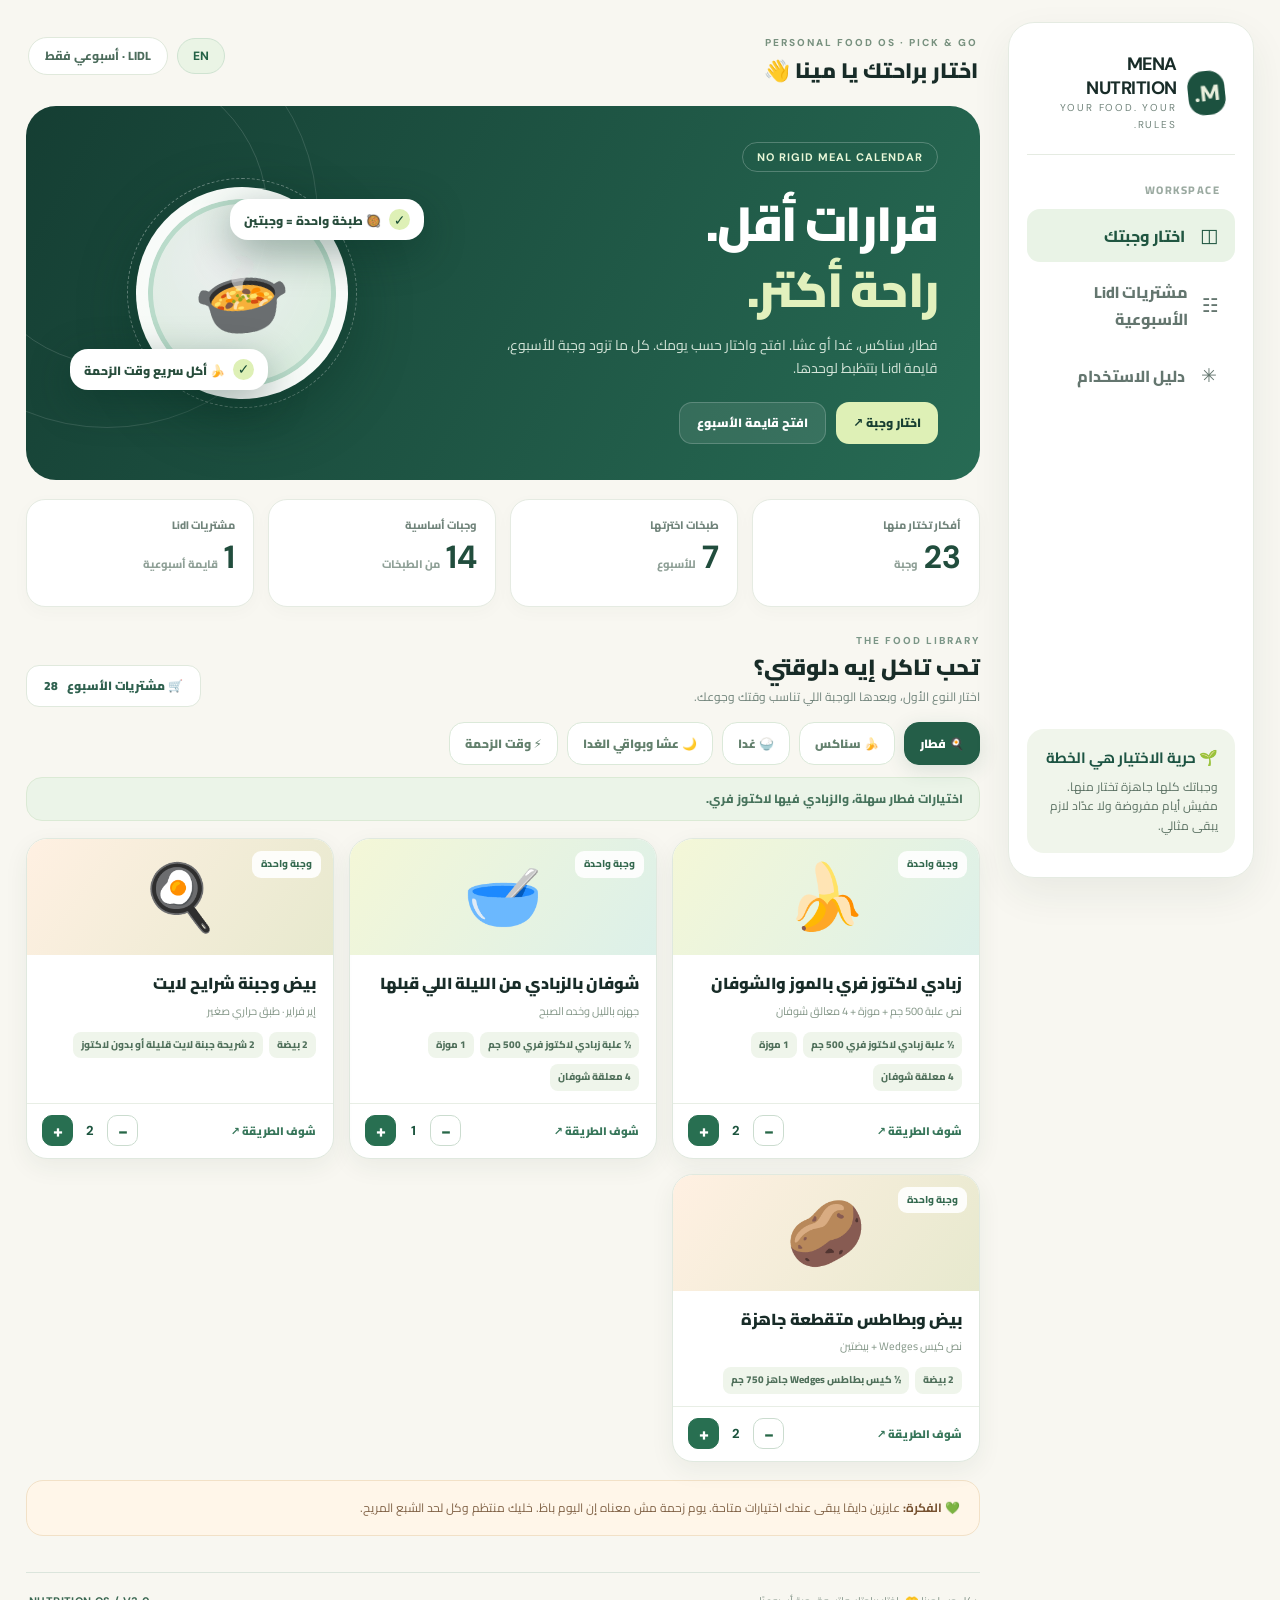
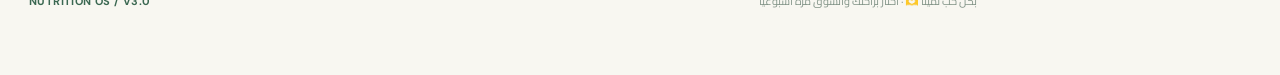
==== commit d2a65b2e: "Show pasta choices in bilingual food picker and refresh assets" ====
--- a/ar.html
+++ b/ar.html
@@ -10,8 +10,8 @@
   <link rel="preconnect" href="https://fonts.gstatic.com" crossorigin>
   <link href="https://fonts.googleapis.com/css2?family=Cairo:wght@400;500;600;700;800;900&family=DM+Sans:wght@400;500;600;700;800&display=swap" rel="stylesheet">
   <link rel="stylesheet" href="style.css">
-  <link rel="stylesheet" href="picker.css">
-  <script src="picker.js" defer></script>
+  <link rel="stylesheet" href="picker.css?v=4">
+  <script src="picker.js?v=4" defer></script>
 </head>
 <body>
   <div class="shell">
@@ -35,7 +35,7 @@
         <div class="hero-art" aria-hidden="true"><div class="orbit"></div><div class="plate">🍲</div><div class="food-bubble bubble1">🥘 طبخة واحدة = وجبتين</div><div class="food-bubble bubble2">🍌 أكل سريع وقت الزحمة</div></div>
       </section>
       <div class="stats" aria-label="ملخص نظامك">
-        <div class="stat"><div class="stat-label">أفكار تختار منها</div><div class="stat-main"><div class="stat-value" id="recipe-total">16</div><div class="stat-unit">وجبة</div></div></div>
+        <div class="stat"><div class="stat-label">أفكار تختار منها</div><div class="stat-main"><div class="stat-value" id="recipe-total">23</div><div class="stat-unit">وجبة</div></div></div>
         <div class="stat"><div class="stat-label">طبخات اخترتها</div><div class="stat-main"><div class="stat-value" id="batch-total">0</div><div class="stat-unit">للأسبوع</div></div></div>
         <div class="stat"><div class="stat-label">وجبات أساسية</div><div class="stat-main"><div class="stat-value" id="main-total">0</div><div class="stat-unit">من الطبخات</div></div></div>
         <div class="stat"><div class="stat-label">مشتريات Lidl</div><div class="stat-main"><div class="stat-value">1</div><div class="stat-unit">قايمة أسبوعية</div></div></div>
@@ -68,7 +68,7 @@
         <div class="section-title"><div><div class="kicker">YOUR SIMPLE SYSTEM</div><h3>إزاي تستخدم النظام بسهولة؟</h3><p>كام قاعدة صغيرة، ومن غير تعقيد.</p></div></div>
         <div class="guide-grid">
           <div class="card guide"><div class="guide-big">🧩</div><h4>اختار حسب ظروف يومك</h4><p>مفيش إلزام إنك تاكل حاجة معينة يوم معين. افتح فطار أو سناك أو غدا أو عشا أو وقت الزحمة. اختار براحتك.</p><p>علامة + تضيف مكونات الوجبة لقائمة الأسبوع، وعلامة − تشيل اختيار.</p></div>
-          <div class="card guide"><div class="guide-big">🍚</div><h4>طبخة واحدة = وجبتين</h4><p>مثال الرز: قطعتين سالمون أو فراخ، ومكيالين رز نيّ حوالي 100 جم للمكيال، وعلبة خضار 300 جم. اقسم الطبخة غدا وعشا وبرّد الوجبة التانية بسرعة.</p><p>لو الريس كوكر مش مصمم لتسوية الفراخ والسمك النيّ بأمان، اطبخ البروتين في الإير فراير. شيل أكياس تغليف السمك قبل الطبخ.</p></div>
+          <div class="card guide"><div class="guide-big">🍝</div><h4>رز أو مكرونة أو بطاطس. طبخة واحدة = وجبتين.</h4><p>اختار كربوهيدرات سهلة: مكيالين رز، أو خُمسين من كيس مكرونة Combino حجم 500 جم (حوالي 200 جم نيّ)، أو بطاطس Wedges جاهزة. معاهم قطعتين لاكس أو فراخ أو عبوة لحمة مفرومة 400 جم وعلبة خضار 300 جم. اقسمهم وجبتين.</p><p>اسلق المكرونة في الريس كوكر لو تعليمات جهازك بتسمح. الفراخ والسمك النيّ في الإير فراير منفصل لو الجهاز مش مصمم لتسويتهم بأمان. برّد الوجبة التانية بسرعة.</p></div>
           <div class="card guide"><div class="guide-big">🥬</div><h4>اللاكتوز والبقوليات</h4><p>شيلنا منتجات الألبان الطازجة من الاختيارات. الجبنة قليلة الدسم اختيارية، ويُفضّل تكون Laktosefrei أو نوع معتّق أنت متأكد إنه مريحك.</p><p>Freshona Buttergemüse فيها زبدة وبسلة. الزبدة عادةً قليلة اللاكتوز، لكن التحمل فردي والبسلة ممكن تضايق بطنك. اقرأ العبوة واستبدلها بخضار سادة لو لازم.</p></div>
           <div class="card guide"><div class="guide-big">🌱</div><h4>انتظام من غير ضغط</h4><p>خلي عندك خيارات لفطار وغدا وعشا وسناكس من غير ما نفس الوجبة تتفرض كل يوم. فترات الجوع الطويلة والدايت القاسي ممكن يصعبوا التحكم في الأكل. دي مش وصفة سعرات أو تخسيس.</p><p>لو نوبات الأكل بتتكرر، مساعدة ذاتية موجّهة أو علاج معرفي سلوكي متخصص ممكن يساعد.</p></div>
         </div>
--- a/picker.css
+++ b/picker.css
@@ -24,6 +24,7 @@
 .pick-art.air{background:linear-gradient(125deg,#fff0e2,#e7e9ce)}
 .pick-art.cold{background:linear-gradient(125deg,#f4f7d7,#dcf0e9)}
 .pick-art.rice{background:linear-gradient(125deg,#e5efda,#c8eadb)}
+.pick-art.pasta{background:linear-gradient(125deg,#fcead9,#f3dcbf)}
 .pick-tag{position:absolute;top:12px;inset-inline-start:12px;background:#ffffffe3;color:#34694f;border-radius:9px;padding:5px 9px;font-size:10px;font-weight:800}
 .pick-body{padding:17px 17px 12px;flex:1}
 .pick-body h4{font-size:16px;line-height:1.4;font-weight:900;margin:0 0 7px}
